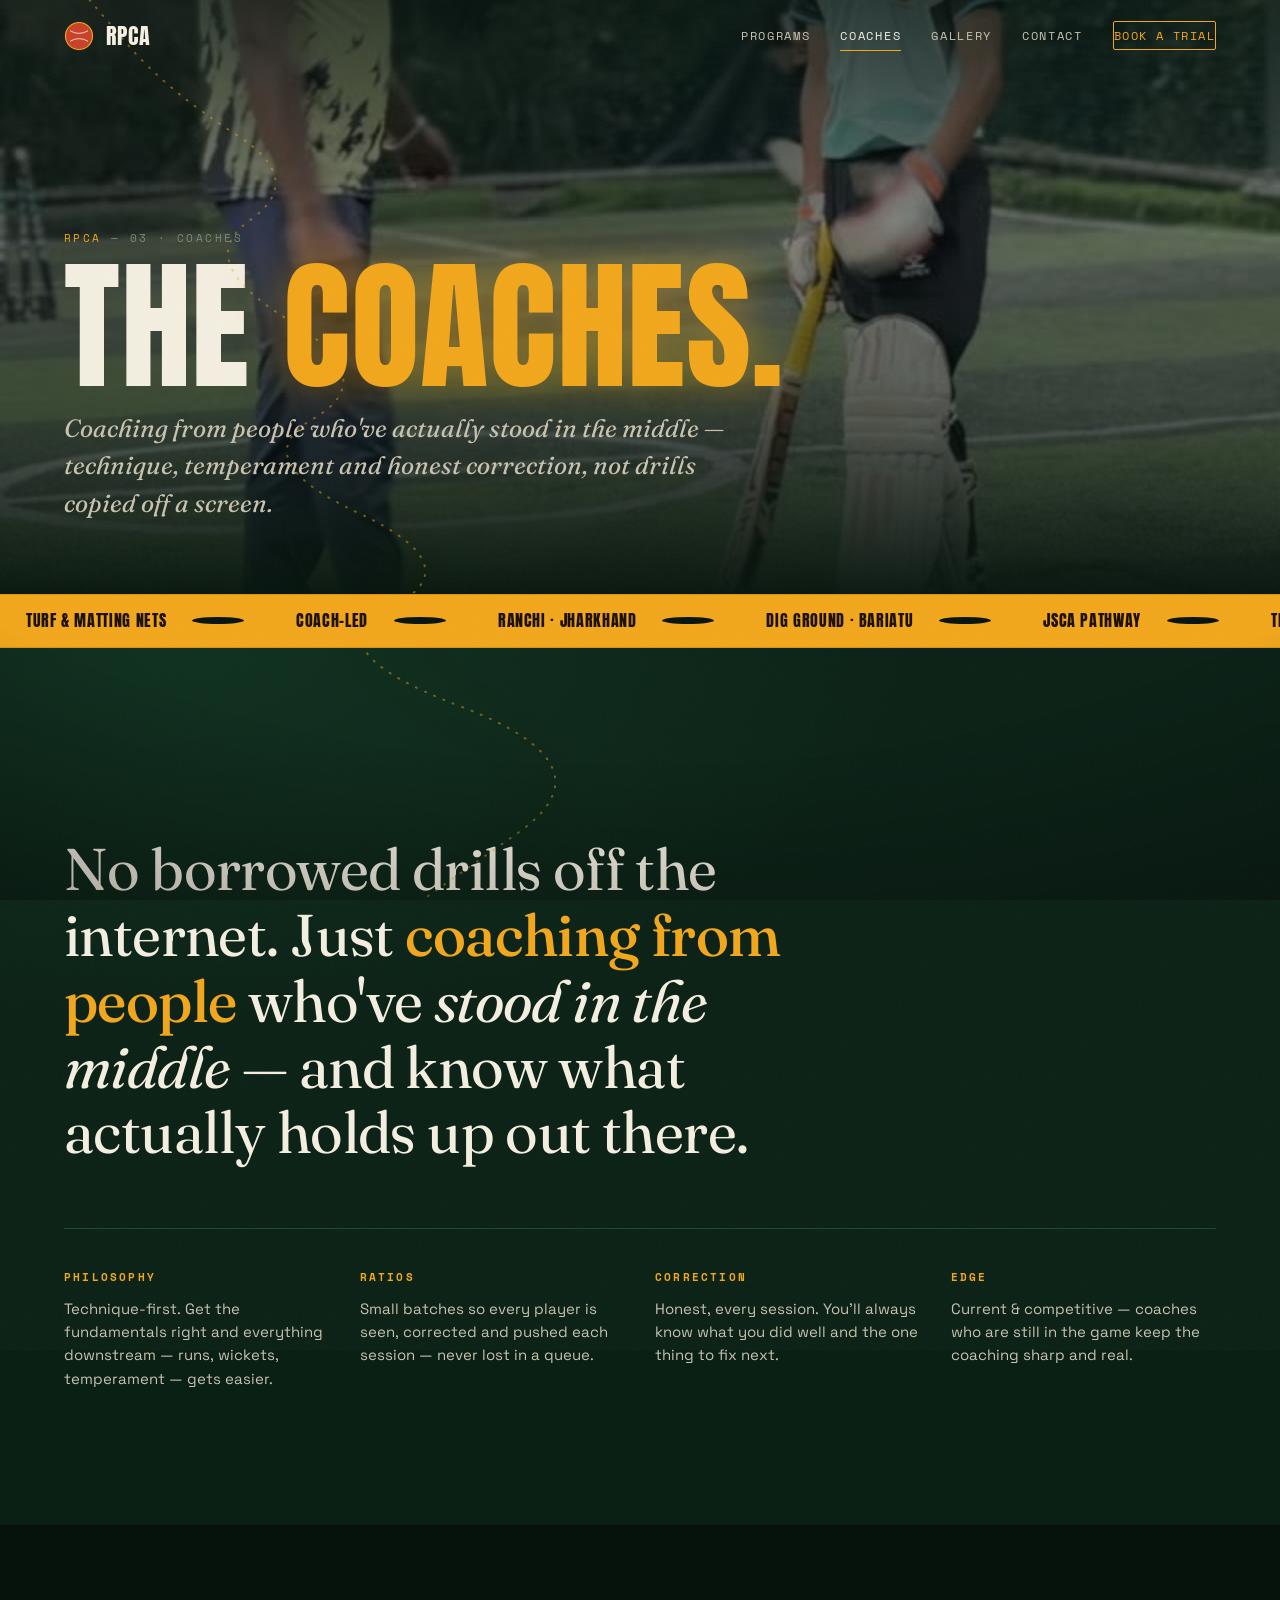
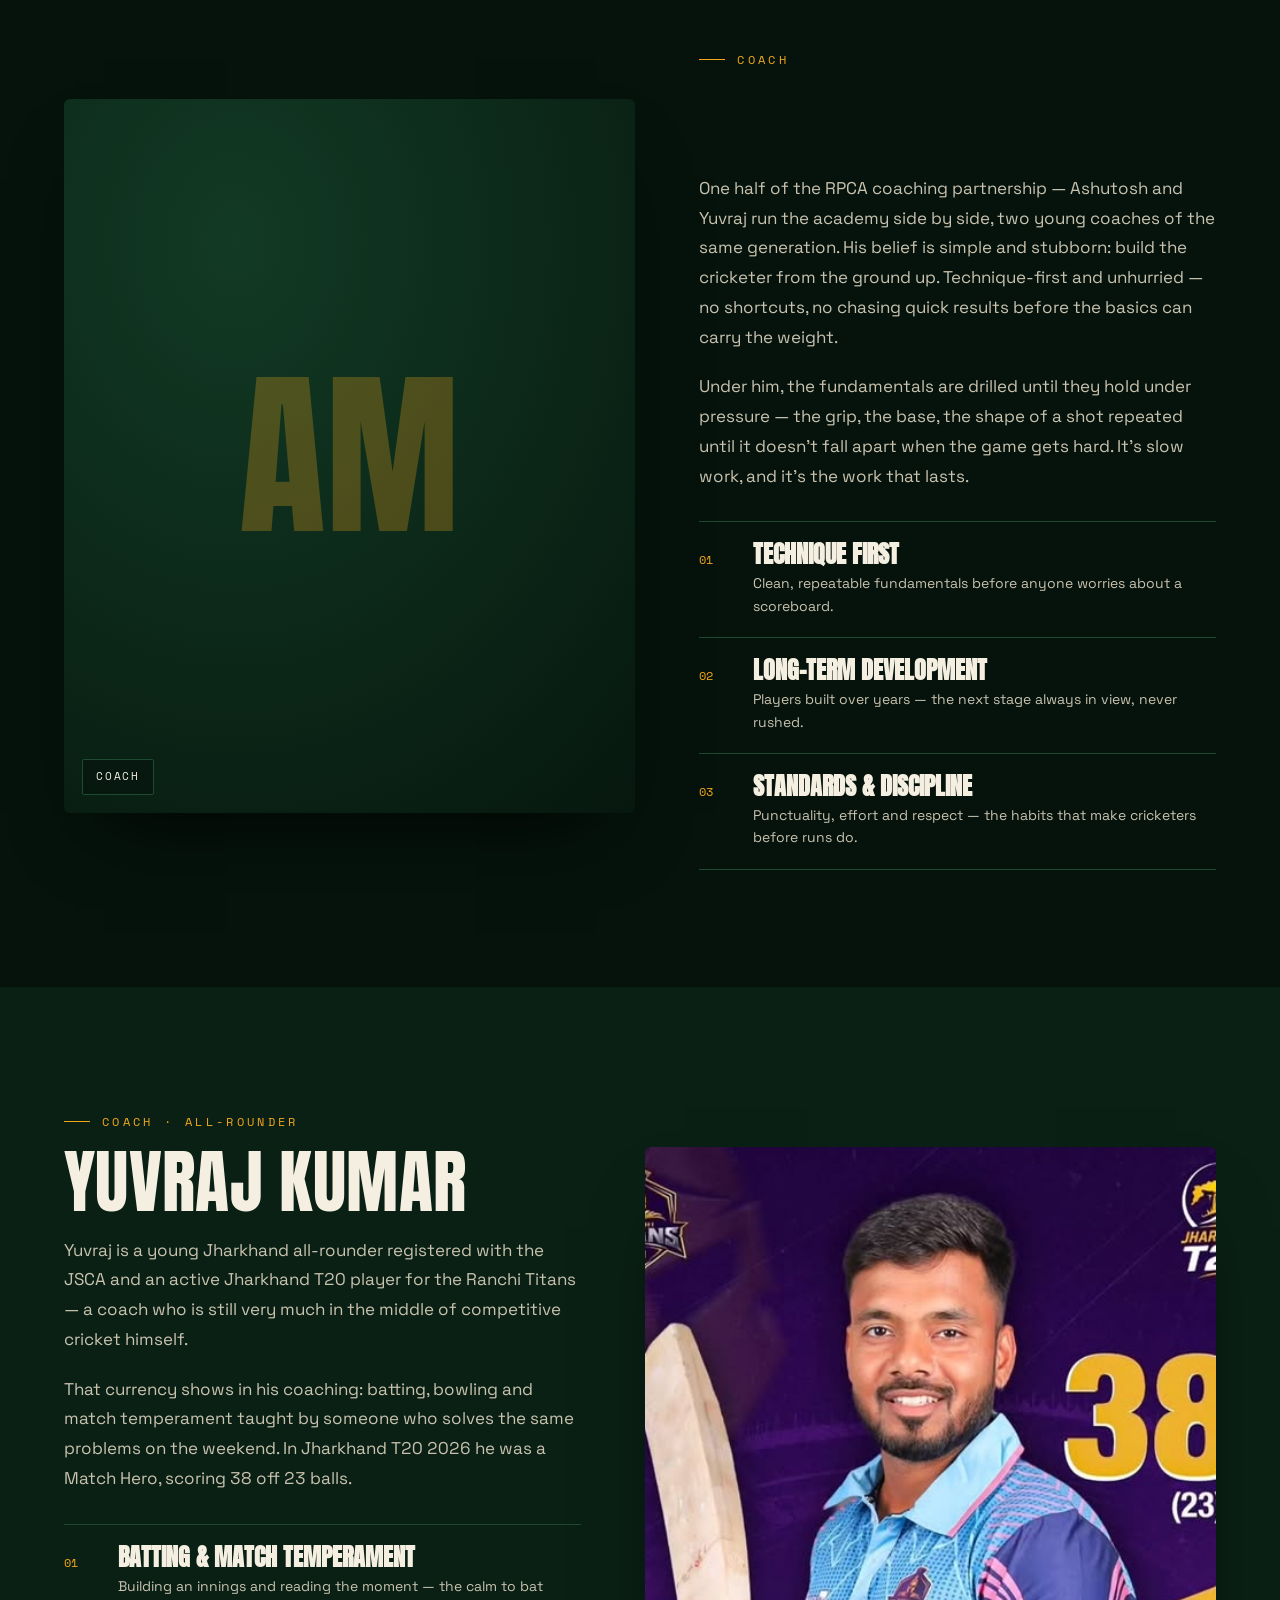
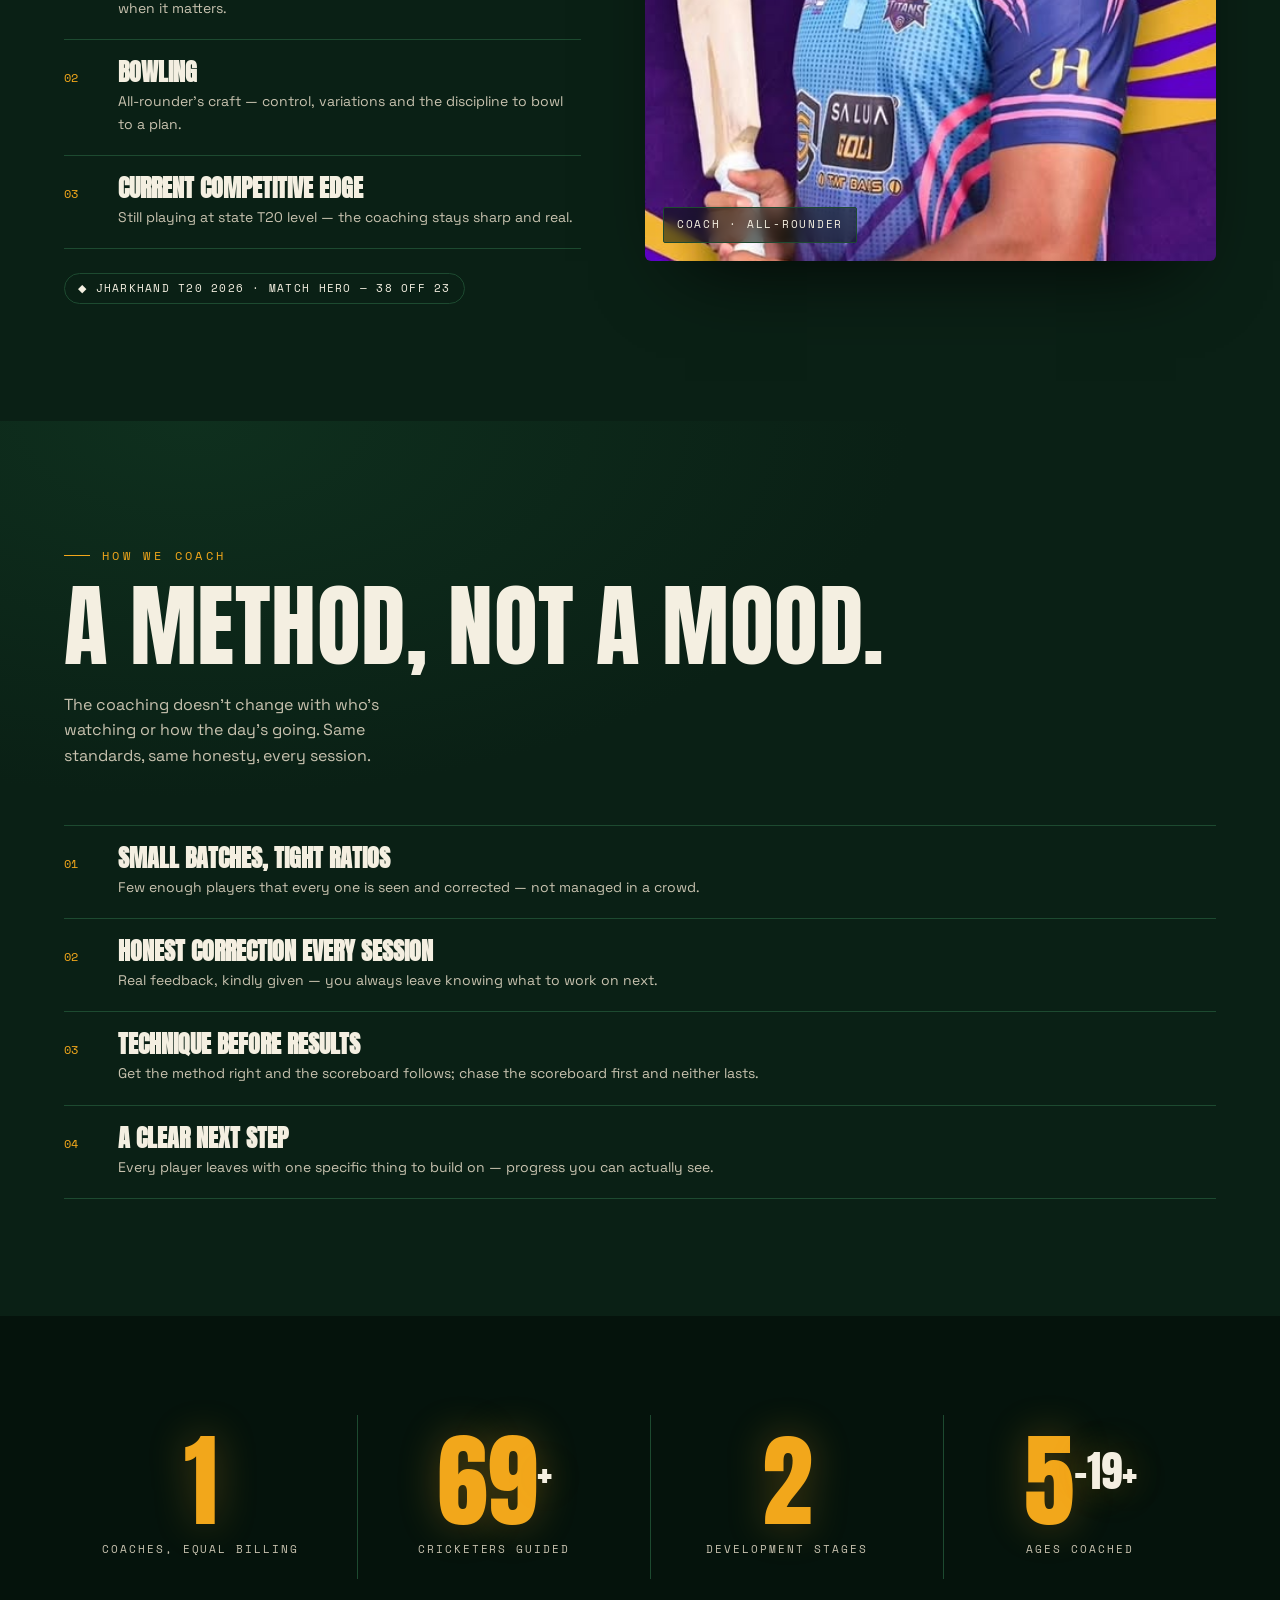
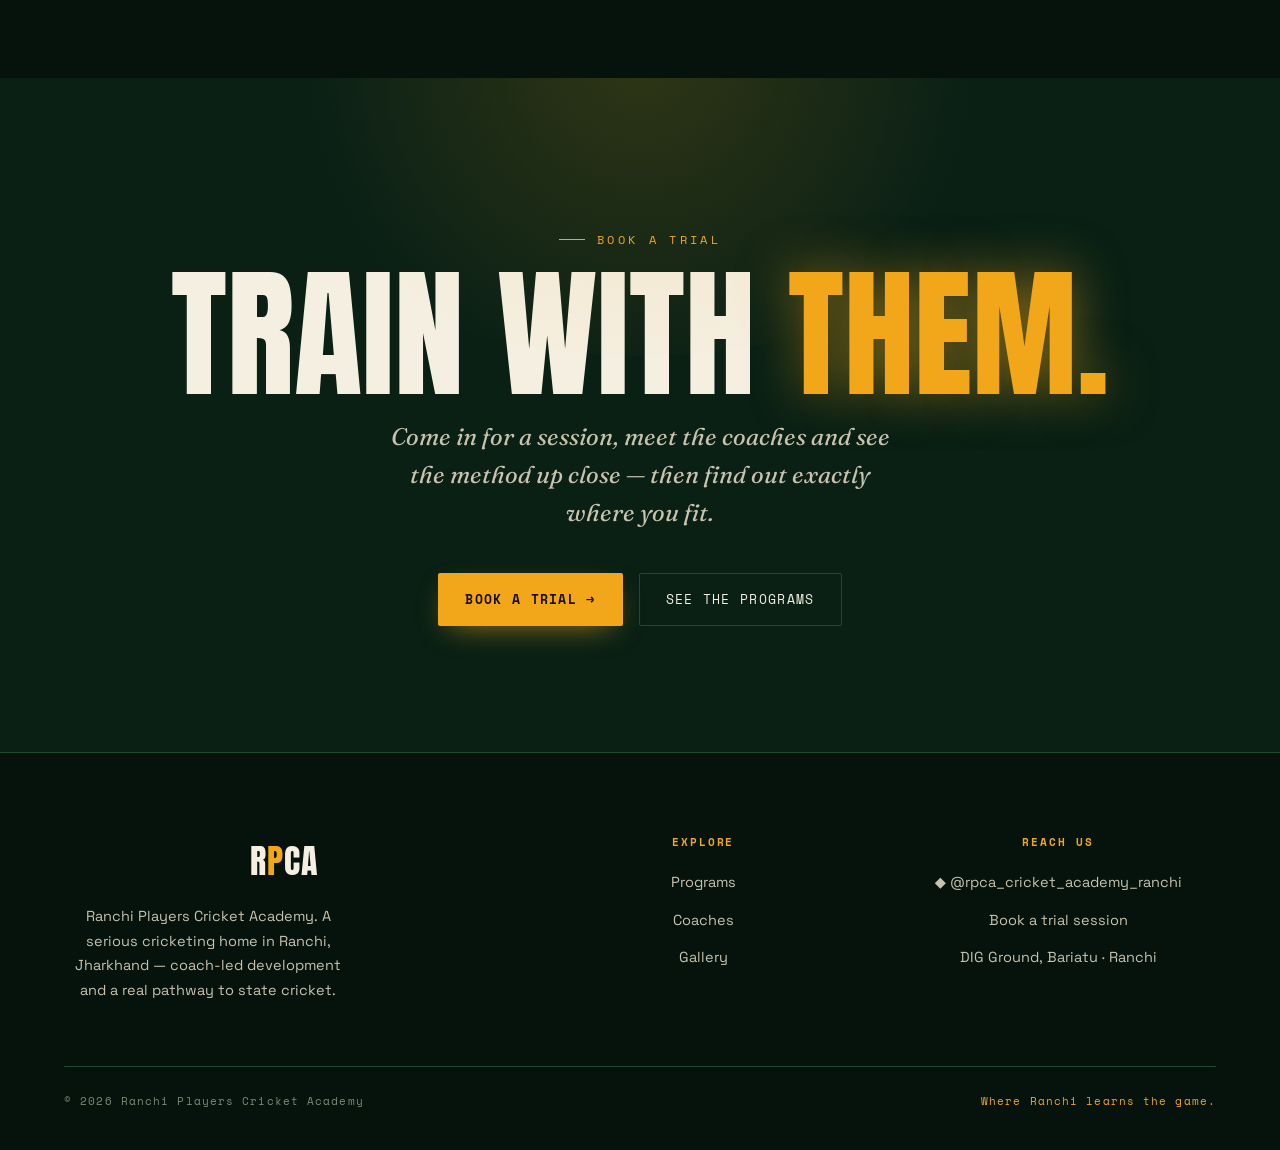
==== coaches.html @ 90d1aa41 "RPCA Cricket Academy static site Co-Authored-By: Claude Opus 4.8 (1M context) <noreply@anthropic.com" ====
<!doctype html>
<html lang="en">
<head>
<meta charset="utf-8">
<meta name="viewport" content="width=device-width, initial-scale=1">
<title>Coaches — RPCA · Ranchi Players Cricket Academy</title>
<meta name="description" content="The RPCA coaches — Ashutosh Mishra and Jharkhand all-rounder Yuvraj Kumar. Two young coaches, equal partners: technique-first coaching in small batches from people who've actually stood in the middle in Ranchi, Jharkhand.">
<link rel="icon" href="data:image/svg+xml,%3Csvg xmlns='http://www.w3.org/2000/svg' viewBox='0 0 100 100'%3E%3Ctext y='.9em' font-size='90'%3E%F0%9F%8F%8F%3C/text%3E%3C/svg%3E">
<link rel="preconnect" href="https://fonts.googleapis.com">
<link rel="preconnect" href="https://fonts.gstatic.com" crossorigin>
<link href="https://fonts.googleapis.com/css2?family=Anton&family=Fraunces:ital,opsz,wght@0,9..144,400;0,9..144,500;1,9..144,400;1,9..144,500&family=Space+Grotesk:wght@400;500;600;700&family=Space+Mono:wght@400;700&display=swap" rel="stylesheet">
<link rel="stylesheet" href="assets/site.css">
</head>
<body>
<div class="grain"></div>
<div class="vignette"></div>
<div class="cursor" id="cursor"></div>

<div class="spine" aria-hidden="true">
  <svg id="spineSvg" preserveAspectRatio="none" viewBox="0 0 100 100">
    <path class="arc-glow" id="arcGlow" vector-effect="non-scaling-stroke"></path>
    <path class="arc" id="arcPath" vector-effect="non-scaling-stroke"></path>
  </svg>
  <div class="spine-ball" id="spineBall"></div>
</div>

<header id="hdr">
  <a class="brand" href="index.html" aria-label="RPCA home">
    <svg class="mark" viewBox="0 0 40 40" fill="none">
      <circle cx="20" cy="20" r="18" fill="#c9432a" stroke="#f2a71b" stroke-width="1.5"/>
      <path d="M8 13 Q20 20 32 13 M8 27 Q20 20 32 27" stroke="#f4efe1" stroke-width="1.3" fill="none" opacity=".85"/>
    </svg>
    RPCA
  </a>
  <nav class="nav-links" id="nav">
    <a href="programs.html">Programs</a>
    <a href="coaches.html" aria-current="page">Coaches</a>
    <a href="gallery.html">Gallery</a>
    <a href="contact.html">Contact</a>
    <a class="nav-cta" href="contact.html">Book a Trial</a>
  </nav>
  <button class="burger" id="burger" aria-label="Menu"><span></span><span></span><span></span></button>
</header>

<main id="top">

<!-- ═══ SUB-HERO ═══ -->
<section class="subhero">
  <div class="bg"><img src="uploads/nets-training.jpg" alt="An RPCA coach correcting a young batter in the nets"></div>
  <div class="subhero-inner">
    <div class="crumb"><a href="index.html">RPCA</a> — 03 · Coaches</div>
    <h1>The <em>Coaches.</em></h1>
    <p class="sub">Coaching from people who've actually stood in the middle — technique, temperament and honest correction, not drills copied off a screen.</p>
  </div>
</section>

<div class="ticker" aria-hidden="true"><div class="row" id="tickRow"></div></div>

<!-- ═══ INTRO ═══ -->
<section class="manifesto">
  <div class="wrap">
    <div class="eyebrow rise">Taught by players</div>
    <p class="lead rise" data-d="1" style="margin-top:26px">
      No borrowed drills off the internet. Just <b>coaching from people</b> who've <em>stood in the middle</em> — and know what actually holds up out there.
    </p>
    <div class="meta">
      <div class="rise" data-d="1"><h4>Philosophy</h4><p>Technique-first. Get the fundamentals right and everything downstream — runs, wickets, temperament — gets easier.</p></div>
      <div class="rise" data-d="2"><h4>Ratios</h4><p>Small batches so every player is seen, corrected and pushed each session — never lost in a queue.</p></div>
      <div class="rise" data-d="3"><h4>Correction</h4><p>Honest, every session. You'll always know what you did well and the one thing to fix next.</p></div>
      <div class="rise" data-d="4"><h4>Edge</h4><p>Current &amp; competitive — coaches who are still in the game keep the coaching sharp and real.</p></div>
    </div>
  </div>
</section>

<!-- ═══ COACH 01 — ASHUTOSH MISHRA ═══ -->
<section class="section band-night">
  <div class="wrap">
    <div class="split">
      <div class="feat rise" style="display:flex;align-items:center;justify-content:center;background:radial-gradient(120% 120% at 30% 20%,var(--moss),var(--night))"><span style="font-family:var(--disp);font-size:clamp(90px,14vw,180px);color:rgba(242,167,27,.28)">AM</span><span class="tag">Coach</span></div>
      <div>
        <div class="eyebrow rise">Coach</div>
        <h2 class="big rise" data-d="1" style="margin-top:18px;font-size:clamp(38px,5.5vw,72px)">Ashutosh Mishra</h2>
        <div class="prose rise" data-d="2" style="margin-top:22px">
          <p>One half of the RPCA coaching partnership — Ashutosh and Yuvraj run the academy side by side, two young coaches of the same generation. His belief is simple and stubborn: build the cricketer from the ground up. Technique-first and unhurried — no shortcuts, no chasing quick results before the basics can carry the weight.</p>
          <p>Under him, the fundamentals are drilled until they hold under pressure — the grip, the base, the shape of a shot repeated until it doesn't fall apart when the game gets hard. It's slow work, and it's the work that lasts.</p>
        </div>
        <ul class="fac-list rise" data-d="3" style="margin-top:30px">
          <li><span class="fn">01</span><div><h4>Technique First</h4><p>Clean, repeatable fundamentals before anyone worries about a scoreboard.</p></div></li>
          <li><span class="fn">02</span><div><h4>Long-Term Development</h4><p>Players built over years — the next stage always in view, never rushed.</p></div></li>
          <li><span class="fn">03</span><div><h4>Standards &amp; Discipline</h4><p>Punctuality, effort and respect — the habits that make cricketers before runs do.</p></div></li>
        </ul>
      </div>
    </div>
  </div>
</section>

<!-- ═══ COACH 02 — YUVRAJ KUMAR ═══ -->
<section class="section band-pitch">
  <div class="wrap">
    <div class="split rev">
      <div class="feat rise"><img src="uploads/yuvraj-kumar.jpg" alt="Coach Yuvraj Kumar, Jharkhand all-rounder"><span class="tag">Coach · All-Rounder</span></div>
      <div>
        <div class="eyebrow rise">Coach · All-Rounder</div>
        <h2 class="big rise" data-d="1" style="margin-top:18px;font-size:clamp(38px,5.5vw,72px)">Yuvraj Kumar</h2>
        <div class="prose rise" data-d="2" style="margin-top:22px">
          <p>Yuvraj is a young Jharkhand all-rounder registered with the JSCA and an active Jharkhand T20 player for the Ranchi Titans — a coach who is still very much in the middle of competitive cricket himself.</p>
          <p>That currency shows in his coaching: batting, bowling and match temperament taught by someone who solves the same problems on the weekend. In Jharkhand T20 2026 he was a Match Hero, scoring 38 off 23 balls.</p>
        </div>
        <ul class="fac-list rise" data-d="3" style="margin-top:30px">
          <li><span class="fn">01</span><div><h4>Batting &amp; Match Temperament</h4><p>Building an innings and reading the moment — the calm to bat when it matters.</p></div></li>
          <li><span class="fn">02</span><div><h4>Bowling</h4><p>All-rounder's craft — control, variations and the discipline to bowl to a plan.</p></div></li>
          <li><span class="fn">03</span><div><h4>Current Competitive Edge</h4><p>Still playing at state T20 level — the coaching stays sharp and real.</p></div></li>
        </ul>
        <div class="badge rise" data-d="4" style="margin-top:24px;display:inline-block;font-family:var(--mono);font-size:10.5px;letter-spacing:.12em;text-transform:uppercase;color:var(--cream);border:1px solid var(--line);border-radius:20px;padding:6px 13px">◆ Jharkhand T20 2026 · Match Hero — 38 off 23</div>
      </div>
    </div>
  </div>
</section>

<!-- ═══ PHILOSOPHY ═══ -->
<section class="section band-pitch-glow">
  <div class="wrap">
    <div class="sec-head">
      <div>
        <div class="eyebrow rise">How we coach</div>
        <h2 class="big rise" data-d="1" style="margin-top:20px">A method, not a mood.</h2>
      </div>
      <p class="note rise" data-d="2">The coaching doesn't change with who's watching or how the day's going. Same standards, same honesty, every session.</p>
    </div>
    <ul class="fac-list rise" data-d="1">
      <li><span class="fn">01</span><div><h4>Small Batches, Tight Ratios</h4><p>Few enough players that every one is seen and corrected — not managed in a crowd.</p></div></li>
      <li><span class="fn">02</span><div><h4>Honest Correction Every Session</h4><p>Real feedback, kindly given — you always leave knowing what to work on next.</p></div></li>
      <li><span class="fn">03</span><div><h4>Technique Before Results</h4><p>Get the method right and the scoreboard follows; chase the scoreboard first and neither lasts.</p></div></li>
      <li><span class="fn">04</span><div><h4>A Clear Next Step</h4><p>Every player leaves with one specific thing to build on — progress you can actually see.</p></div></li>
    </ul>
  </div>
</section>

<!-- ═══ STATS ═══ -->
<section class="stats">
  <div class="wrap">
    <div class="grid4">
      <div class="stat rise" data-d="1"><div class="num" data-count="2">0</div><div class="lab">Coaches, Equal Billing</div></div>
      <div class="stat rise" data-d="2"><div class="num" data-count="100" data-suffix="+">0</div><div class="lab">Cricketers Guided</div></div>
      <div class="stat rise" data-d="3"><div class="num" data-count="3">0</div><div class="lab">Development Stages</div></div>
      <div class="stat rise" data-d="4"><div class="num" data-count="7" data-suffix="–19+">0</div><div class="lab">Ages Coached</div></div>
    </div>
  </div>
</section>

<!-- ═══ CTA ═══ -->
<section class="cta">
  <div class="wrap">
    <div class="eyebrow rise">Book a Trial</div>
    <h2 class="rise" data-d="1">Train with <em>them.</em></h2>
    <p class="sub rise" data-d="2">Come in for a session, meet the coaches and see the method up close — then find out exactly where you fit.</p>
    <div class="actions rise" data-d="3">
      <a class="btn btn-amber" href="contact.html">Book a Trial →</a>
      <a class="btn btn-ghost" href="programs.html">See the programs</a>
    </div>
  </div>
  <footer>
    <div class="wrap">
      <div class="foot-grid">
        <div class="foot-col">
          <div class="foot-brand">R<span>P</span>CA</div>
          <p>Ranchi Players Cricket Academy. A serious cricketing home in Ranchi, Jharkhand — coach-led development and a real pathway to state cricket.</p>
        </div>
        <div class="foot-col">
          <h5>Explore</h5>
          <ul>
            <li><a href="programs.html">Programs</a></li>
            <li><a href="coaches.html">Coaches</a></li>
            <li><a href="gallery.html">Gallery</a></li>
          </ul>
        </div>
        <div class="foot-col">
          <h5>Reach Us</h5>
          <ul>
            <li><a href="https://www.instagram.com/rpca_cricket_academy_ranchi/" target="_blank" rel="noopener">◆ @rpca_cricket_academy_ranchi</a></li>
            <li><a href="contact.html">Book a trial session</a></li>
            <li><a href="contact.html">DIG Ground, Bariatu · Ranchi</a></li>
          </ul>
        </div>
      </div>
      <div class="foot-bottom">
        <span>© <span id="yr"></span> Ranchi Players Cricket Academy</span>
        <span class="ig">Where Ranchi learns the game.</span>
      </div>
    </div>
  </footer>
</section>

</main>
<script src="assets/site.js"></script>
</body>
</html>
---- assets/site.css ----
/* ═══════════════════ RPCA · THE FLOODLIT INNINGS — shared design system ═══════════════════ */
:root{
  --night:#05130c;        /* deepest field-at-night */
  --pitch:#0a2015;        /* section base green */
  --moss:#123a24;         /* raised green */
  --line:#1d4a30;         /* hairlines */
  --cream:#f4efe1;        /* primary light */
  --bone:#c8c2af;         /* muted light */
  --dim:#7c8a76;          /* tertiary */
  --amber:#f2a71b;        /* floodlight / primary accent */
  --amber-hi:#ffc247;     /* glow highlight */
  --leather:#c9432a;      /* the ball / seam — used sparingly */
  --disp:'Anton',system-ui,sans-serif;
  --serif:'Fraunces',Georgia,serif;
  --sans:'Space Grotesk',system-ui,sans-serif;
  --mono:'Space Mono',ui-monospace,monospace;
  --ease:cubic-bezier(.16,1,.3,1);
  --gutter:clamp(20px,5vw,90px);
}
*{margin:0;padding:0;box-sizing:border-box}
html{scroll-behavior:smooth;-webkit-text-size-adjust:100%}
@media (prefers-reduced-motion:reduce){html{scroll-behavior:auto}}
body{
  background:var(--night);color:var(--cream);
  font-family:var(--sans);font-weight:400;line-height:1.6;
  overflow-x:hidden;font-variant-numeric:tabular-nums;
  -webkit-font-smoothing:antialiased;
}
::selection{background:var(--amber);color:#1a0e00}
a{color:inherit;text-decoration:none}
img{display:block;max-width:100%}
::-webkit-scrollbar{width:10px;height:10px}
::-webkit-scrollbar-track{background:#04100a}
::-webkit-scrollbar-thumb{background:var(--moss);border:2px solid #04100a;border-radius:6px}
::-webkit-scrollbar-thumb:hover{background:var(--amber)}
:focus-visible{outline:2px solid var(--amber);outline-offset:3px}

/* ——— atmosphere ——— */
.grain{position:fixed;inset:-50%;width:200%;height:200%;pointer-events:none;z-index:90;opacity:.045;
  background-image:url("data:image/svg+xml,%3Csvg xmlns='http://www.w3.org/2000/svg' width='240' height='240'%3E%3Cfilter id='n'%3E%3CfeTurbulence type='fractalNoise' baseFrequency='0.85' numOctaves='2' stitchTiles='stitch'/%3E%3C/filter%3E%3Crect width='240' height='240' filter='url(%23n)'/%3E%3C/svg%3E")}
@media (prefers-reduced-motion:no-preference){.grain{animation:grain 1.1s steps(3) infinite}}
@keyframes grain{0%{transform:translate(0,0)}33%{transform:translate(-2%,1%)}66%{transform:translate(1%,-2%)}100%{transform:translate(2%,1%)}}
.vignette{position:fixed;inset:0;pointer-events:none;z-index:88;
  background:radial-gradient(130% 100% at 50% 30%,transparent 55%,rgba(0,0,0,.55) 100%)}

/* custom cursor (desktop, fine pointer only) */
.cursor{position:fixed;top:0;left:0;width:26px;height:26px;border:1.5px solid var(--amber);border-radius:50%;
  transform:translate(-50%,-50%);pointer-events:none;z-index:120;mix-blend-mode:difference;
  transition:width .3s var(--ease),height .3s var(--ease),background .3s,border-color .3s;opacity:0}
.cursor.hot{width:52px;height:52px;background:rgba(242,167,27,.14);border-color:var(--amber-hi)}
@media (hover:none),(pointer:coarse){.cursor{display:none}}

/* ═══ the delivery-arc spine (fixed, ball flies down on scroll) ═══ */
.spine{position:fixed;inset:0;z-index:6;pointer-events:none}
.spine svg{position:absolute;top:0;left:0;width:100%;height:100%;overflow:visible}
.arc{fill:none;stroke:var(--amber);stroke-width:2;stroke-linecap:round;
  stroke-dasharray:1 9;opacity:.45;filter:drop-shadow(0 0 4px rgba(242,167,27,.6))}
.arc-glow{fill:none;stroke:var(--amber-hi);stroke-width:5;opacity:.1;filter:blur(4px)}
.spine-ball{position:absolute;top:0;left:0;width:16px;height:16px;border-radius:50%;
  transform:translate(-50%,-50%);opacity:0;transition:opacity .5s;
  background:radial-gradient(circle at 34% 30%,#e86a4e,var(--leather) 62%,#7c1e10);
  box-shadow:0 0 12px 2px rgba(242,167,27,.85),0 0 26px 6px rgba(242,167,27,.35),inset 0 0 4px rgba(0,0,0,.4)}
.spine-ball::before{content:"";position:absolute;inset:2px;border-radius:50%;
  border-top:1px solid rgba(244,239,225,.85);border-bottom:1px solid rgba(244,239,225,.85)}
.spine-ball.on{opacity:1}
@media (max-width:820px){.arc,.arc-glow{opacity:.45}.arc{filter:none}}

/* ═══ nav ═══ */
header{position:fixed;top:0;left:0;right:0;z-index:100;
  display:flex;align-items:center;justify-content:space-between;
  padding:18px var(--gutter);transition:background .4s,padding .4s,border-color .4s;
  border-bottom:1px solid transparent}
header.stuck{background:rgba(5,19,12,.82);backdrop-filter:blur(14px) saturate(1.2);
  border-bottom-color:var(--line);padding-top:12px;padding-bottom:12px}
.brand{display:flex;align-items:center;gap:12px;font-family:var(--disp);letter-spacing:.04em;
  font-size:22px;color:var(--cream)}
.brand .mark{width:30px;height:30px;position:relative;flex:none}
.nav-links{display:flex;gap:30px;align-items:center;font-family:var(--mono);font-size:12px;
  letter-spacing:.14em;text-transform:uppercase;color:var(--bone)}
.nav-links a{position:relative;padding:4px 0;transition:color .3s}
.nav-links a::after{content:"";position:absolute;left:0;bottom:-2px;width:0;height:1px;background:var(--amber);transition:width .35s var(--ease)}
.nav-links a:hover{color:var(--cream)}.nav-links a:hover::after{width:100%}
.nav-links a[aria-current="page"]{color:var(--cream)}
.nav-links a[aria-current="page"]::after{width:100%}
.nav-cta{font-family:var(--mono);font-size:12px;letter-spacing:.12em;text-transform:uppercase;
  padding:10px 18px;border:1px solid var(--amber);color:var(--amber);border-radius:2px;
  transition:background .3s,color .3s,box-shadow .3s;white-space:nowrap}
.nav-cta:hover{background:var(--amber);color:#1a0e00;box-shadow:0 0 26px -6px var(--amber)}
.nav-cta::after{display:none}
.burger{display:none;flex-direction:column;gap:5px;background:none;border:0;cursor:pointer;padding:6px}
.burger span{width:24px;height:2px;background:var(--cream);transition:.3s}
@media (max-width:920px){
  .nav-links{position:fixed;inset:0 0 0 auto;width:min(78vw,320px);flex-direction:column;
    justify-content:center;gap:28px;background:rgba(6,22,14,.97);backdrop-filter:blur(12px);
    transform:translateX(100%);transition:transform .5s var(--ease);font-size:15px;z-index:105;border-left:1px solid var(--line)}
  body.menu-open .nav-links{transform:translateX(0)}
  .nav-links .nav-cta{border-color:var(--amber);color:var(--amber)}
  .burger{display:flex;z-index:110}
  body.menu-open .burger span:nth-child(1){transform:translateY(7px) rotate(45deg)}
  body.menu-open .burger span:nth-child(2){opacity:0}
  body.menu-open .burger span:nth-child(3){transform:translateY(-7px) rotate(-45deg)}
}

/* ═══ shared primitives ═══ */
section{position:relative;z-index:3}
.wrap{max-width:1320px;margin:0 auto;padding-left:var(--gutter);padding-right:var(--gutter)}
.section{padding:clamp(84px,13vh,168px) 0}
.band-night{background:var(--night)}
.band-pitch{background:var(--pitch)}
.band-pitch-glow{background:var(--pitch);background-image:radial-gradient(80% 60% at 15% 0%,rgba(18,58,36,.6),transparent 70%)}
.eyebrow{font-family:var(--mono);font-size:12px;letter-spacing:.28em;text-transform:uppercase;
  color:var(--amber);display:inline-flex;align-items:center;gap:12px}
.eyebrow::before{content:"";width:26px;height:1px;background:var(--amber);display:inline-block}
.kicker{font-family:var(--mono);font-size:11px;letter-spacing:.3em;text-transform:uppercase;color:var(--dim)}
h2.big{font-family:var(--disp);font-weight:400;line-height:.92;letter-spacing:.005em;
  font-size:clamp(42px,7vw,104px);text-wrap:balance;text-transform:uppercase}
.serif-i{font-family:var(--serif);font-style:italic;font-weight:400}
.lede{font-family:var(--serif);font-weight:400;font-size:clamp(24px,4vw,52px);line-height:1.16;
  letter-spacing:-.01em;text-wrap:balance;max-width:22ch}
.lede b{font-weight:500;color:var(--amber);font-style:normal}.lede em{color:var(--cream)}
.prose p{color:var(--bone);font-size:clamp(15px,1.4vw,17px);line-height:1.75;max-width:60ch;margin-bottom:20px}
.prose p:last-child{margin-bottom:0}
.prose strong{color:var(--cream);font-weight:600}

/* reveal */
.rise{opacity:0;transform:translateY(38px);transition:opacity 1s var(--ease),transform 1s var(--ease)}
.rise.in{opacity:1;transform:none}
[data-d="1"]{transition-delay:.08s}[data-d="2"]{transition-delay:.16s}
[data-d="3"]{transition-delay:.24s}[data-d="4"]{transition-delay:.32s}[data-d="5"]{transition-delay:.4s}[data-d="6"]{transition-delay:.48s}
@media (prefers-reduced-motion:reduce){.rise{opacity:1;transform:none;transition:none}}

/* section header (eyebrow + big title + optional note) */
.sec-head{display:flex;flex-wrap:wrap;justify-content:space-between;align-items:flex-end;gap:24px;margin-bottom:56px}
.sec-head p.note{color:var(--bone);max-width:34ch;font-size:16px}

/* ═══ HOME HERO (canvas) ═══ */
.hero{height:100svh;min-height:640px;position:relative;overflow:hidden;
  display:flex;flex-direction:column;justify-content:flex-end}
#field{position:absolute;inset:0;width:100%;height:100%;z-index:0;display:block}
.hero-grad{position:absolute;inset:0;z-index:1;pointer-events:none;
  background:linear-gradient(180deg,rgba(5,19,12,.72) 0%,rgba(5,19,12,.12) 32%,rgba(5,19,12,.35) 62%,rgba(5,19,12,.96) 100%)}
.hero-inner{position:relative;z-index:3;padding:0 var(--gutter) clamp(40px,7vh,84px)}
.hero-eyebrow{margin-bottom:26px;opacity:0;animation:fadeUp 1s var(--ease) .3s forwards}
.hero h1{font-family:var(--disp);font-weight:400;text-transform:uppercase;
  font-size:clamp(58px,13.5vw,208px);line-height:.86;letter-spacing:.004em;
  text-wrap:balance;max-width:16ch}
.hero h1 .l{display:block;overflow:hidden}
.hero h1 .l span{display:block;transform:translateY(105%);animation:lineUp 1.1s var(--ease) forwards}
.hero h1 .l:nth-child(1) span{animation-delay:.45s}
.hero h1 .l:nth-child(2) span{animation-delay:.58s}
.hero h1 .l:nth-child(3) span{animation-delay:.71s}
.hero h1 em{font-style:normal;color:var(--amber);text-shadow:0 0 42px rgba(242,167,27,.45)}
.hero-foot{display:flex;flex-wrap:wrap;align-items:flex-end;justify-content:space-between;
  gap:28px;margin-top:34px;opacity:0;animation:fadeUp 1s var(--ease) 1s forwards}
.hero-sub{font-family:var(--serif);font-style:italic;font-size:clamp(17px,2.1vw,23px);
  line-height:1.5;color:var(--bone);max-width:30ch}
.hero-actions{display:flex;gap:14px;flex-wrap:wrap}
@keyframes fadeUp{to{opacity:1;transform:none}}
@keyframes lineUp{to{transform:none}}
.scroll-cue{position:absolute;right:var(--gutter);bottom:clamp(40px,7vh,84px);z-index:3;
  font-family:var(--mono);font-size:10px;letter-spacing:.24em;text-transform:uppercase;color:var(--dim);
  display:flex;flex-direction:column;align-items:center;gap:10px;writing-mode:vertical-rl}
.scroll-cue .bar{width:1px;height:46px;background:linear-gradient(var(--amber),transparent);
  animation:cueSlide 2s var(--ease) infinite}
@keyframes cueSlide{0%{transform:scaleY(0);transform-origin:top}45%{transform:scaleY(1);transform-origin:top}
  55%{transform:scaleY(1);transform-origin:bottom}100%{transform:scaleY(0);transform-origin:bottom}}
@media (max-width:820px){.scroll-cue{display:none}}

/* ═══ SUB-PAGE HERO (photo) ═══ */
.subhero{position:relative;min-height:clamp(440px,66vh,700px);overflow:hidden;
  display:flex;flex-direction:column;justify-content:flex-end;padding:0 var(--gutter) clamp(46px,8vh,86px)}
.subhero .bg{position:absolute;inset:0;z-index:0}
.subhero .bg img{width:100%;height:100%;object-fit:cover;filter:saturate(.82) brightness(.7)}
.subhero .bg::after{content:"";position:absolute;inset:0;
  background:linear-gradient(180deg,rgba(5,19,12,.72) 0%,rgba(5,19,12,.28) 38%,rgba(5,19,12,.55) 72%,rgba(5,19,12,.97) 100%)}
.subhero-inner{position:relative;z-index:2;max-width:1320px;margin:0 auto;width:100%}
.subhero .crumb{font-family:var(--mono);font-size:11px;letter-spacing:.22em;text-transform:uppercase;color:var(--dim);margin-bottom:20px}
.subhero .crumb a{color:var(--amber)}
.subhero h1{font-family:var(--disp);font-weight:400;text-transform:uppercase;
  font-size:clamp(52px,11vw,168px);line-height:.84;letter-spacing:.004em;text-wrap:balance;
  opacity:0;animation:fadeUp 1s var(--ease) .2s forwards}
.subhero h1 em{font-style:normal;color:var(--amber);text-shadow:0 0 44px rgba(242,167,27,.5)}
.subhero .sub{font-family:var(--serif);font-style:italic;font-size:clamp(17px,2.1vw,25px);
  line-height:1.5;color:var(--bone);max-width:42ch;margin-top:24px;
  opacity:0;animation:fadeUp 1s var(--ease) .5s forwards}

/* buttons */
.btn{font-family:var(--mono);font-size:13px;letter-spacing:.1em;text-transform:uppercase;
  padding:15px 26px;border-radius:2px;transition:all .35s var(--ease);cursor:pointer;border:1px solid transparent;white-space:nowrap;display:inline-block}
.btn-amber{background:var(--amber);color:#1a0e00;font-weight:700;box-shadow:0 10px 30px -12px rgba(242,167,27,.7)}
.btn-amber:hover{background:var(--amber-hi);transform:translateY(-3px);box-shadow:0 16px 40px -12px rgba(242,167,27,.85)}
.btn-ghost{border-color:var(--line);color:var(--cream)}
.btn-ghost:hover{border-color:var(--amber);color:var(--amber)}

/* ═══ ticker ═══ */
.ticker{background:var(--amber);color:#1a0e00;overflow:hidden;white-space:nowrap;
  border-top:1px solid #d8930f;border-bottom:1px solid #d8930f;position:relative;z-index:4}
.ticker .row{display:inline-flex;align-items:center;padding:13px 0;
  font-family:var(--disp);font-size:16px;letter-spacing:.04em;text-transform:uppercase;
  animation:marq 34s linear infinite}
.ticker .row span{padding:0 26px;display:inline-flex;align-items:center;gap:26px}
.ticker .row .dot{width:7px;height:7px;border-radius:50%;background:var(--night)}
@keyframes marq{to{transform:translateX(-50%)}}
@media (prefers-reduced-motion:reduce){.ticker .row{animation:none}}

/* ═══ manifesto / lead block ═══ */
.manifesto{padding:clamp(90px,15vh,180px) 0;background:var(--pitch);
  background-image:radial-gradient(80% 60% at 15% 0%,rgba(18,58,36,.6),transparent 70%)}
.manifesto .lead{font-family:var(--serif);font-weight:400;font-size:clamp(28px,4.6vw,64px);
  line-height:1.12;letter-spacing:-.01em;text-wrap:balance;max-width:20ch}
.manifesto .lead b{font-weight:500;color:var(--amber);font-style:normal}
.manifesto .lead em{color:var(--cream)}
.meta{display:grid;grid-template-columns:repeat(auto-fit,minmax(150px,1fr));gap:30px;
  margin-top:clamp(50px,7vh,90px);border-top:1px solid var(--line);padding-top:40px}
.meta div h4{font-family:var(--mono);font-size:11px;letter-spacing:.2em;text-transform:uppercase;color:var(--amber);margin-bottom:10px}
.meta div p{color:var(--bone);font-size:15px;line-height:1.55}

/* ═══ tiers ═══ */
.tiers{display:grid;grid-template-columns:repeat(3,1fr);gap:22px}
.tier{position:relative;border:1px solid var(--line);border-radius:4px;overflow:hidden;
  background:linear-gradient(180deg,rgba(18,58,36,.28),rgba(5,19,12,.4));
  transition:transform .55s var(--ease),border-color .55s,box-shadow .55s;display:flex;flex-direction:column}
.tier:hover{transform:translateY(-8px);border-color:var(--amber);box-shadow:0 30px 60px -30px rgba(0,0,0,.8)}
.tier .ph{position:relative;aspect-ratio:4/3;overflow:hidden}
.tier .ph img{width:100%;height:100%;object-fit:cover;filter:saturate(.9) contrast(1.05);
  transform:scale(1.04);transition:transform 1.2s var(--ease)}
.tier:hover .ph img{transform:scale(1.12)}
.tier .ph::after{content:"";position:absolute;inset:0;background:linear-gradient(180deg,rgba(5,19,12,.1),rgba(5,19,12,.85))}
.tier .num{position:absolute;top:14px;left:16px;z-index:2;font-family:var(--disp);font-size:15px;
  letter-spacing:.1em;color:var(--amber);border:1px solid rgba(242,167,27,.5);padding:5px 11px;border-radius:2px;
  background:rgba(5,19,12,.5);backdrop-filter:blur(4px)}
.tier .age{position:absolute;bottom:14px;left:16px;z-index:2;font-family:var(--mono);font-size:11px;
  letter-spacing:.16em;text-transform:uppercase;color:var(--cream)}
.tier .body{padding:26px 24px 30px;flex:1;display:flex;flex-direction:column}
.tier h3{font-family:var(--disp);font-size:clamp(24px,2.4vw,32px);text-transform:uppercase;line-height:.98;margin-bottom:12px}
.tier p{color:var(--bone);font-size:14.5px;line-height:1.6;flex:1}
.tier .learn{margin-top:20px;font-family:var(--mono);font-size:11px;letter-spacing:.14em;text-transform:uppercase;
  color:var(--amber);display:inline-flex;align-items:center;gap:9px;transition:gap .3s}
.tier:hover .learn{gap:16px}

/* ═══ split feature (image + content) ═══ */
.split{display:grid;grid-template-columns:1.05fr .95fr;gap:clamp(30px,5vw,70px);align-items:center}
.split.rev{grid-template-columns:.95fr 1.05fr}
.split.rev .feat{order:2}
.feat{position:relative;border-radius:6px;overflow:hidden;aspect-ratio:4/5;box-shadow:0 40px 80px -40px rgba(0,0,0,.9)}
.feat img{width:100%;height:100%;object-fit:cover;transform:scale(1.03);transition:transform 8s linear}
.feat:hover img{transform:scale(1.12)}
.feat .tag{position:absolute;left:18px;bottom:18px;font-family:var(--mono);font-size:11px;
  letter-spacing:.16em;text-transform:uppercase;color:var(--cream);background:rgba(5,19,12,.55);
  backdrop-filter:blur(6px);padding:8px 13px;border:1px solid var(--line);border-radius:2px}

/* ═══ numbered detail list ═══ */
.fac-list{list-style:none;border-top:1px solid var(--line)}
.fac-list li{display:flex;gap:20px;align-items:baseline;padding:20px 0;border-bottom:1px solid var(--line);
  transition:padding-left .4s var(--ease),background .4s}
.fac-list li:hover{padding-left:14px;background:linear-gradient(90deg,rgba(242,167,27,.06),transparent)}
.fac-list li .fn{font-family:var(--mono);font-size:12px;color:var(--amber);flex:none;width:34px}
.fac-list li h4{font-family:var(--disp);font-size:clamp(19px,2vw,24px);text-transform:uppercase;line-height:1;margin-bottom:6px}
.fac-list li p{color:var(--bone);font-size:14px}

/* ═══ stats band ═══ */
.stats{padding:clamp(70px,11vh,130px) 0;background:var(--night);position:relative}
.grid4{display:grid;grid-template-columns:repeat(4,1fr);gap:20px}
.stat{text-align:center;padding:20px 10px;border-left:1px solid var(--line)}
.stat:first-child{border-left:0}
.stat .num{font-family:var(--disp);font-size:clamp(48px,8vw,104px);line-height:.9;color:var(--amber);
  text-shadow:0 0 40px rgba(242,167,27,.3)}
.stat .num .u{font-size:.42em;color:var(--cream);vertical-align:super}
.stat .lab{font-family:var(--mono);font-size:11px;letter-spacing:.18em;text-transform:uppercase;color:var(--bone);margin-top:14px}

/* ═══ coaches ═══ */
.coach-grid{display:grid;grid-template-columns:1fr 1fr;gap:26px}
.coach{border:1px solid var(--line);border-radius:5px;overflow:hidden;display:grid;grid-template-columns:auto 1fr;
  background:linear-gradient(180deg,rgba(18,58,36,.3),rgba(5,19,12,.35));transition:border-color .5s}
.coach:hover{border-color:var(--amber)}
.coach .pf{width:clamp(140px,20vw,210px);aspect-ratio:3/4;position:relative;overflow:hidden;background:var(--moss)}
.coach .pf img{width:100%;height:100%;object-fit:cover;filter:saturate(.92)}
.coach .pf.placeholder{display:flex;align-items:center;justify-content:center;
  background:radial-gradient(120% 120% at 30% 20%,var(--moss),var(--night))}
.coach .pf.placeholder .initials{font-family:var(--disp);font-size:56px;color:rgba(242,167,27,.32)}
.coach .info{padding:26px 24px;display:flex;flex-direction:column;justify-content:center}
.coach .role{font-family:var(--mono);font-size:11px;letter-spacing:.16em;text-transform:uppercase;color:var(--amber);margin-bottom:8px}
.coach h3{font-family:var(--disp);font-size:clamp(26px,3vw,40px);text-transform:uppercase;line-height:.94}
.coach .bio{color:var(--bone);font-size:14.5px;line-height:1.6;margin-top:14px}
.coach .badge{margin-top:16px;font-family:var(--mono);font-size:10.5px;letter-spacing:.12em;text-transform:uppercase;
  color:var(--cream);border:1px solid var(--line);border-radius:20px;padding:6px 13px;align-self:flex-start}
/* tall coach portrait card (coaches page) */
.coach.tall{grid-template-columns:1fr;max-width:none}
.coach.tall .pf{width:100%;aspect-ratio:4/3}

/* ═══ gallery reel (auto-scroll) ═══ */
.gallery{padding:clamp(80px,12vh,150px) 0 0;background:var(--night);overflow:hidden}
.reel{display:flex;gap:16px;width:max-content;padding:44px 0;animation:reel 46s linear infinite}
.reel:hover{animation-play-state:paused}
@media (prefers-reduced-motion:reduce){.reel{animation:none;flex-wrap:wrap;width:auto;justify-content:center;padding:44px var(--gutter)}}
.reel figure{position:relative;flex:none;width:clamp(220px,26vw,340px);aspect-ratio:3/4;border-radius:4px;overflow:hidden}
.reel figure img{width:100%;height:100%;object-fit:cover;filter:saturate(.9) brightness(.92);transition:filter .5s,transform .8s var(--ease)}
.reel figure:hover img{filter:saturate(1.05) brightness(1);transform:scale(1.05)}
.reel figure figcaption{position:absolute;left:12px;bottom:12px;font-family:var(--mono);font-size:10px;
  letter-spacing:.14em;text-transform:uppercase;color:var(--cream);background:rgba(5,19,12,.6);
  backdrop-filter:blur(4px);padding:5px 10px;border-radius:2px;opacity:0;transform:translateY(8px);transition:.4s var(--ease)}
.reel figure:hover figcaption{opacity:1;transform:none}
@keyframes reel{to{transform:translateX(-50%)}}

/* ═══ gallery grid (gallery page) ═══ */
.gal-grid{display:grid;grid-template-columns:repeat(3,1fr);grid-auto-rows:200px;gap:14px}
.gal-item{position:relative;overflow:hidden;border-radius:4px;grid-row:span 1}
.gal-item.tall{grid-row:span 2}
.gal-item.wide{grid-column:span 2}
.gal-item img{width:100%;height:100%;object-fit:cover;filter:saturate(.88) brightness(.9);
  transition:filter .5s var(--ease),transform 1s var(--ease)}
.gal-item:hover img{filter:saturate(1.05) brightness(1);transform:scale(1.06)}
.gal-item figcaption{position:absolute;left:14px;bottom:14px;font-family:var(--mono);font-size:10px;
  letter-spacing:.14em;text-transform:uppercase;color:var(--cream);background:rgba(5,19,12,.62);
  backdrop-filter:blur(4px);padding:6px 11px;border-radius:2px;opacity:0;transform:translateY(8px);transition:.4s var(--ease)}
.gal-item:hover figcaption{opacity:1;transform:none}
@media (max-width:820px){.gal-grid{grid-template-columns:repeat(2,1fr);grid-auto-rows:160px}.gal-item.wide{grid-column:span 2}}
@media (max-width:520px){.gal-grid{grid-template-columns:1fr;grid-auto-rows:auto}
  .gal-item,.gal-item.tall,.gal-item.wide{grid-row:auto;grid-column:auto;aspect-ratio:4/3}
  .gal-item figcaption{opacity:1;transform:none}}

/* ═══ gallery masonry (crop-free — images keep their natural aspect) ═══ */
.gal-masonry{column-count:3;column-gap:16px}
.gal-masonry figure{position:relative;break-inside:avoid;margin:0 0 16px;border-radius:4px;overflow:hidden;display:block}
.gal-masonry img{width:100%;height:auto;display:block;filter:saturate(.9) brightness(.92);transition:filter .5s var(--ease),transform 1s var(--ease)}
.gal-masonry figure:hover img{filter:saturate(1.05) brightness(1);transform:scale(1.04)}
.gal-masonry figcaption{position:absolute;left:14px;bottom:14px;font-family:var(--mono);font-size:10px;
  letter-spacing:.14em;text-transform:uppercase;color:var(--cream);background:rgba(5,19,12,.62);
  backdrop-filter:blur(4px);padding:6px 11px;border-radius:2px;opacity:0;transform:translateY(8px);transition:.4s var(--ease)}
.gal-masonry figure:hover figcaption{opacity:1;transform:none}
@media (max-width:820px){.gal-masonry{column-count:2}}
@media (max-width:520px){.gal-masonry{column-count:1}.gal-masonry figcaption{opacity:1;transform:none}}

/* ═══ contact form ═══ */
.form-grid{display:grid;grid-template-columns:1.1fr .9fr;gap:clamp(34px,5vw,72px);align-items:start}
.form{display:grid;gap:20px}
.field{display:flex;flex-direction:column;gap:8px}
.field.row2{display:grid;grid-template-columns:1fr 1fr;gap:16px}
.field label{font-family:var(--mono);font-size:11px;letter-spacing:.16em;text-transform:uppercase;color:var(--amber)}
.field input,.field textarea,.field select{font-family:var(--sans);font-size:15px;color:var(--cream);
  background:rgba(5,19,12,.5);border:1px solid var(--line);border-radius:3px;padding:14px 16px;
  transition:border-color .3s,background .3s;width:100%}
.field textarea{resize:vertical;min-height:120px}
.field input:focus,.field textarea:focus,.field select:focus{outline:none;border-color:var(--amber);background:rgba(18,58,36,.35)}
.field input::placeholder,.field textarea::placeholder{color:var(--dim)}
.form-note{font-family:var(--mono);font-size:11px;color:var(--dim);letter-spacing:.04em;margin-top:2px}
.form-ok{display:none;font-family:var(--serif);font-style:italic;font-size:20px;color:var(--amber);
  border:1px solid var(--line);border-radius:4px;padding:20px 22px;background:rgba(18,58,36,.3)}
.form-ok.show{display:block}
.contact-cards{display:grid;gap:14px}
.ccard{border:1px solid var(--line);border-radius:5px;padding:22px 24px;
  background:linear-gradient(180deg,rgba(18,58,36,.28),rgba(5,19,12,.35));transition:border-color .4s,transform .4s var(--ease)}
.ccard:hover{border-color:var(--amber);transform:translateY(-3px)}
.ccard h4{font-family:var(--mono);font-size:11px;letter-spacing:.16em;text-transform:uppercase;color:var(--amber);margin-bottom:10px}
.ccard p,.ccard a{color:var(--cream);font-size:16px;line-height:1.5;font-family:var(--serif)}
.ccard a:hover{color:var(--amber)}
.ccard .small{font-family:var(--sans);font-size:13px;color:var(--bone);margin-top:6px}

/* ═══ CTA ═══ */
.cta{padding:clamp(100px,16vh,200px) 0 0;background:var(--pitch);position:relative;overflow:hidden;text-align:center}
.cta::before{content:"";position:absolute;top:-30%;left:50%;transform:translateX(-50%);
  width:min(90vw,900px);height:600px;border-radius:50%;
  background:radial-gradient(circle,rgba(242,167,27,.16),transparent 62%);pointer-events:none}
.cta .eyebrow{justify-content:center}
.cta h2{font-family:var(--disp);font-weight:400;text-transform:uppercase;line-height:.9;
  font-size:clamp(46px,11vw,150px);margin:22px 0 20px;text-wrap:balance}
.cta h2 em{font-style:normal;color:var(--amber);text-shadow:0 0 50px rgba(242,167,27,.5)}
.cta .sub{font-family:var(--serif);font-style:italic;font-size:clamp(17px,2.2vw,24px);color:var(--bone);max-width:32ch;margin:0 auto 40px}
.cta .actions{display:flex;gap:16px;justify-content:center;flex-wrap:wrap}

/* footer */
footer{background:var(--night);border-top:1px solid var(--line);margin-top:clamp(90px,14vh,160px);
  padding:clamp(60px,9vh,110px) 0 40px}
footer.flush{margin-top:0}
.foot-grid{display:grid;grid-template-columns:1.4fr 1fr 1fr;gap:40px}
.foot-brand{font-family:var(--disp);font-size:34px;letter-spacing:.03em;margin-bottom:16px}
.foot-brand span{color:var(--amber)}
.foot-col p{color:var(--bone);font-size:14.5px;line-height:1.7;max-width:32ch}
.foot-col h5{font-family:var(--mono);font-size:11px;letter-spacing:.18em;text-transform:uppercase;color:var(--amber);margin-bottom:18px}
.foot-col ul{list-style:none}
.foot-col ul li{margin-bottom:12px}
.foot-col ul a{color:var(--bone);font-size:14.5px;transition:color .3s;display:inline-flex;align-items:center;gap:8px}
.foot-col ul a:hover{color:var(--amber)}
.foot-bottom{margin-top:clamp(50px,7vh,80px);padding-top:26px;border-top:1px solid var(--line);
  display:flex;flex-wrap:wrap;gap:16px;justify-content:space-between;align-items:center;
  font-family:var(--mono);font-size:11px;letter-spacing:.1em;color:var(--dim)}
.foot-bottom .ig{color:var(--amber)}

/* ═══ responsive ═══ */
@media (max-width:960px){
  .tiers{grid-template-columns:1fr;max-width:480px;margin:0 auto}
  .split,.split.rev{grid-template-columns:1fr;gap:44px}
  .split.rev .feat{order:0}
  .feat{aspect-ratio:4/3;max-height:70vh}
  .coach-grid{grid-template-columns:1fr}
  .form-grid{grid-template-columns:1fr;gap:40px}
  .foot-grid{grid-template-columns:1fr;gap:34px}
}
@media (max-width:620px){
  .grid4{grid-template-columns:1fr 1fr;gap:26px 16px}
  .stat:nth-child(3){border-left:0}
  .coach{grid-template-columns:1fr}
  .coach .pf,.coach.tall .pf{width:100%;aspect-ratio:16/10}
  .coach .pf.placeholder{aspect-ratio:16/10}
  .hero-foot{flex-direction:column;align-items:flex-start}
  .manifesto .lead{max-width:100%}
  .field.row2{grid-template-columns:1fr}
}
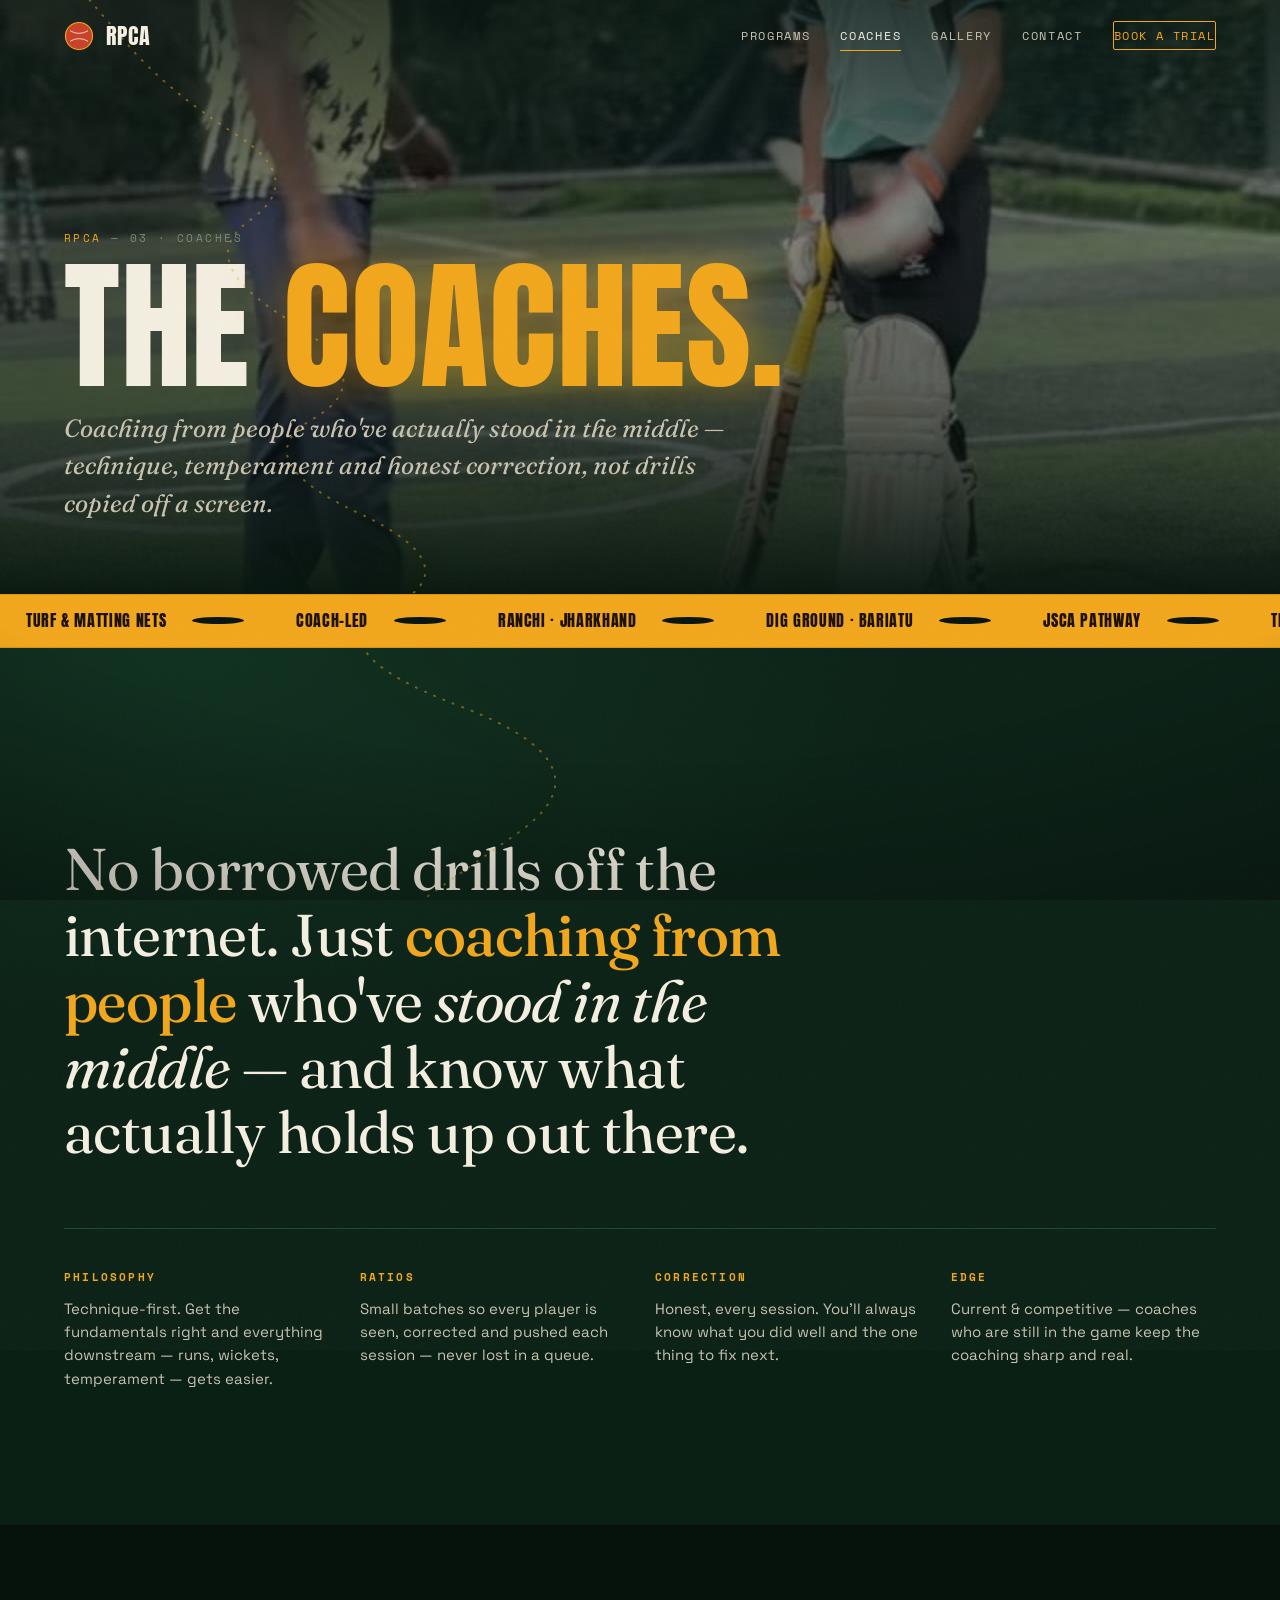
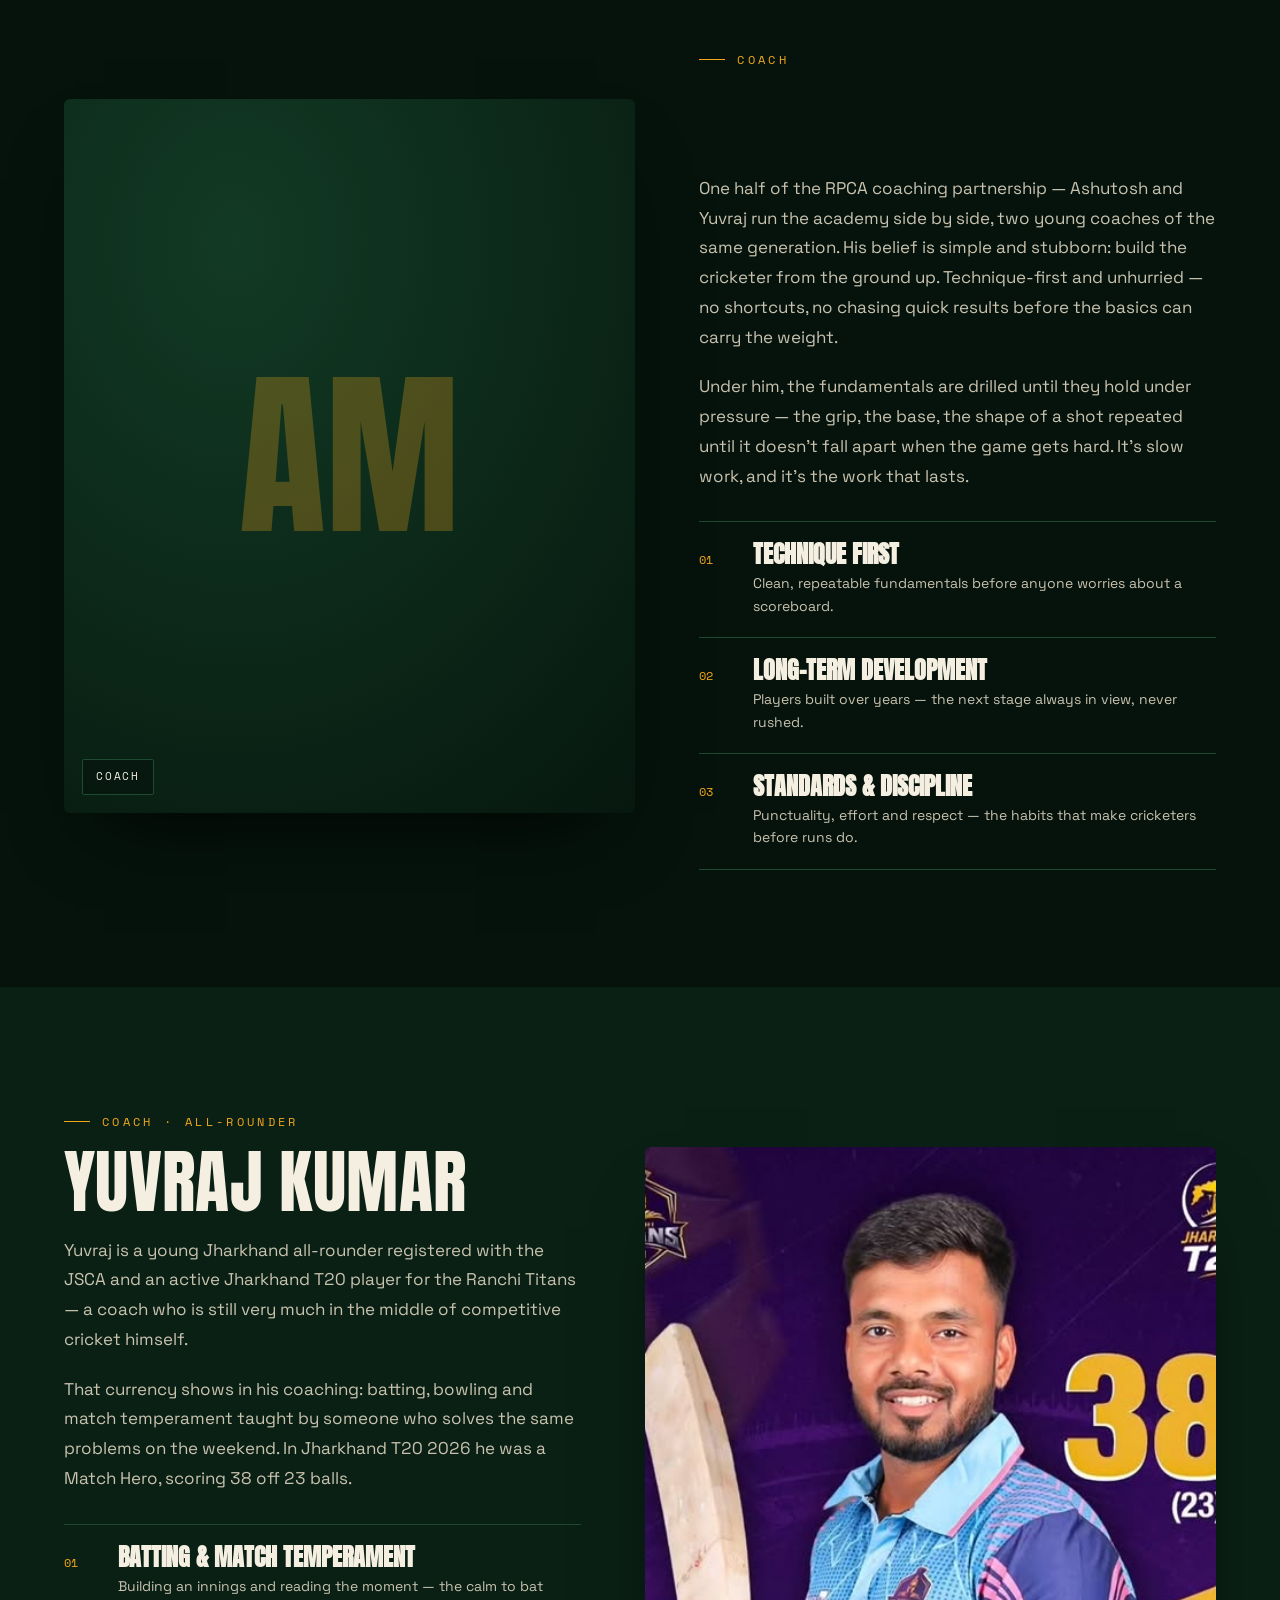
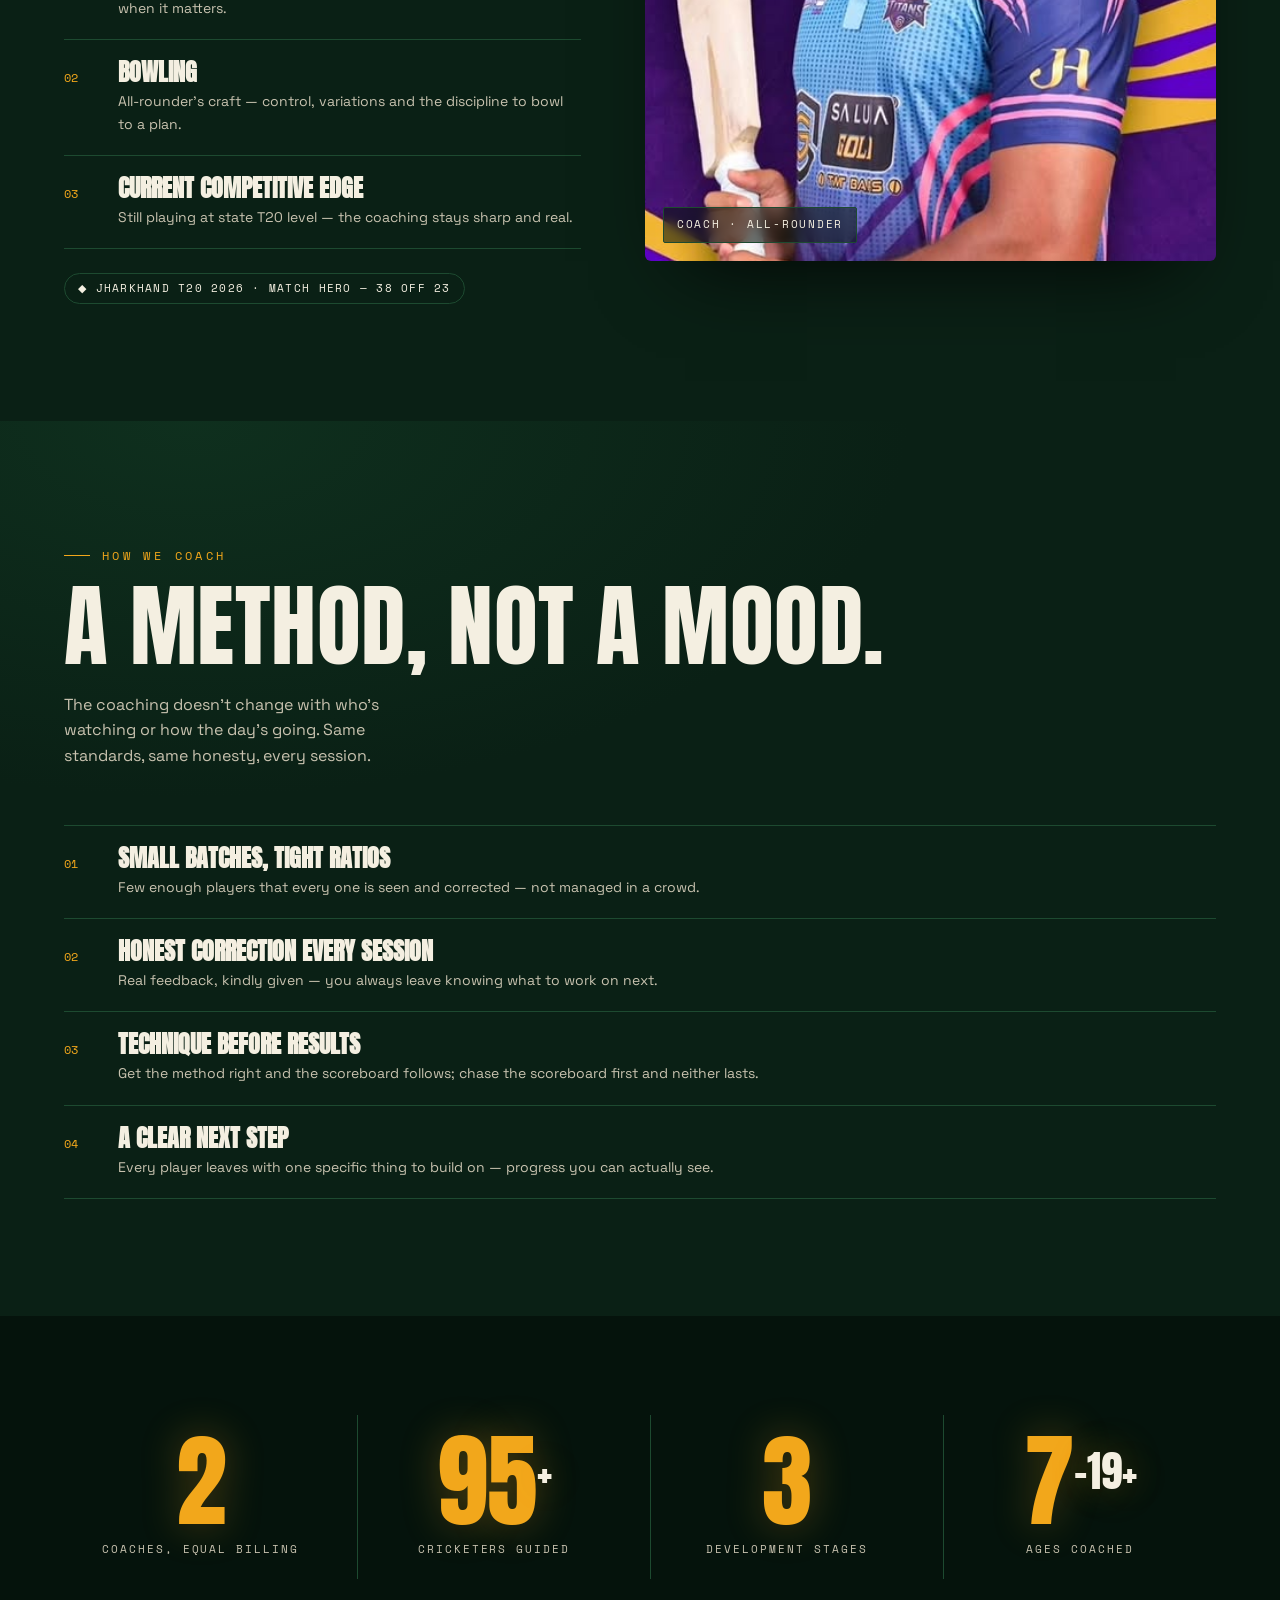
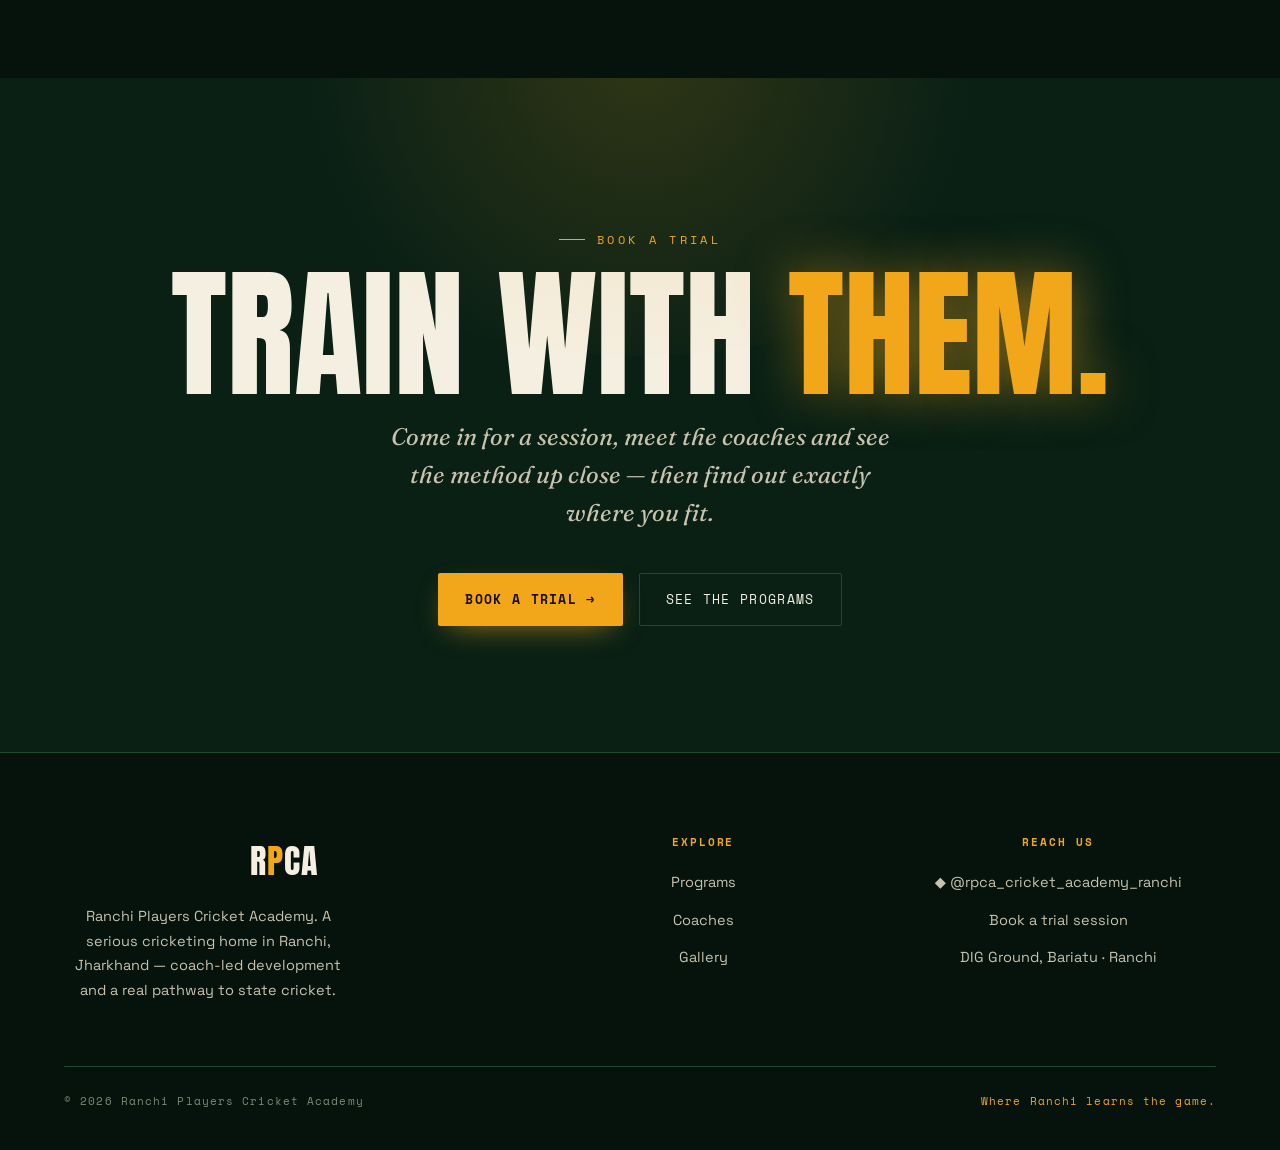
==== commit edcd3fec: "On-page SEO: Ranchi-targeted titles, canonicals, OG tags, LocalBusiness schema, sitemap, robots Co-A" ====
--- a/coaches.html
+++ b/coaches.html
@@ -3,8 +3,35 @@
 <head>
 <meta charset="utf-8">
 <meta name="viewport" content="width=device-width, initial-scale=1">
-<title>Coaches — RPCA · Ranchi Players Cricket Academy</title>
-<meta name="description" content="The RPCA coaches — Ashutosh Mishra and Jharkhand all-rounder Yuvraj Kumar. Two young coaches, equal partners: technique-first coaching in small batches from people who've actually stood in the middle in Ranchi, Jharkhand.">
+<title>Cricket Coaches in Ranchi — Ashutosh Mishra & Yuvraj Kumar | RPCA</title>
+<meta name="description" content="The RPCA coaches — Ashutosh Mishra and Jharkhand all-rounder Yuvraj Kumar. Two young coaches, equal partners: technique-first cricket coaching in small batches from people who've actually stood in the middle in Ranchi, Jharkhand.">
+<link rel="canonical" href="https://www.ranchicricket.com/coaches.html">
+<meta property="og:type" content="website">
+<meta property="og:site_name" content="Ranchi Players Cricket Academy">
+<meta property="og:title" content="Cricket Coaches in Ranchi — Ashutosh Mishra & Yuvraj Kumar | RPCA">
+<meta property="og:description" content="Technique-first cricket coaching in small batches at DIG Ground, Bariatu, Ranchi — from coaches who've stood in the middle.">
+<meta property="og:url" content="https://www.ranchicricket.com/coaches.html">
+<meta property="og:image" content="https://www.ranchicricket.com/uploads/senior-squad-pano-lg.jpg">
+<meta name="twitter:card" content="summary_large_image">
+<script type="application/ld+json">
+{
+  "@context": "https://schema.org",
+  "@type": "SportsActivityLocation",
+  "@id": "https://www.ranchicricket.com/#academy",
+  "name": "Ranchi Players Cricket Academy",
+  "alternateName": "RPCA",
+  "url": "https://www.ranchicricket.com/",
+  "image": "https://www.ranchicricket.com/uploads/senior-squad-pano-lg.jpg",
+  "address": {
+    "@type": "PostalAddress",
+    "streetAddress": "DIG Ground, Bariatu",
+    "addressLocality": "Ranchi",
+    "addressRegion": "Jharkhand",
+    "addressCountry": "IN"
+  },
+  "sameAs": ["https://www.instagram.com/rpca_cricket_academy_ranchi/"]
+}
+</script>
 <link rel="icon" href="data:image/svg+xml,%3Csvg xmlns='http://www.w3.org/2000/svg' viewBox='0 0 100 100'%3E%3Ctext y='.9em' font-size='90'%3E%F0%9F%8F%8F%3C/text%3E%3C/svg%3E">
 <link rel="preconnect" href="https://fonts.googleapis.com">
 <link rel="preconnect" href="https://fonts.gstatic.com" crossorigin>
--- a/assets/site.css
+++ b/assets/site.css
@@ -63,7 +63,9 @@
 .spine-ball::before{content:"";position:absolute;inset:2px;border-radius:50%;
   border-top:1px solid rgba(244,239,225,.85);border-bottom:1px solid rgba(244,239,225,.85)}
 .spine-ball.on{opacity:1}
-@media (max-width:820px){.arc,.arc-glow{opacity:.45}.arc{filter:none}}
+/* On phones the fixed spine has no column gutter to travel in — it runs straight
+   through the single-column content and the ball lands on headings. Drop it. */
+@media (max-width:820px){.spine{display:none}}
 
 /* ═══ nav ═══ */
 header{position:fixed;top:0;left:0;right:0;z-index:100;
@@ -406,3 +408,197 @@
   .manifesto .lead{max-width:100%}
   .field.row2{grid-template-columns:1fr}
 }
+
+/* ═══════════════════════════════════════════════════════════════════════════
+   PHOTOGRAPHY & FILM LAYER
+   Added when the real academy archive (14 photos + 12 clips) landed.
+   Everything below is additive — no existing component was forked.
+   ═══════════════════════════════════════════════════════════════════════════ */
+
+/* ═══ hero mosaic — floating photo cluster that fills the empty upper hero ═══
+   The canvas hero left the top half of the viewport bare. This drops a
+   parallaxing cluster of three real frames into it, lit like they're catching
+   the floodlight. Hidden on narrow screens where it would fight the H1. */
+.hero-mosaic{position:absolute;z-index:2;top:clamp(112px,17vh,186px);right:var(--gutter);
+  width:min(35vw,480px);height:min(55vh,500px);pointer-events:none}
+/* the headline needs its own column, or it runs straight under the photos */
+@media (min-width:1101px){
+  .hero.has-mosaic .hero-inner{padding-right:calc(min(35vw,480px) + clamp(30px,4vw,64px))}
+  .hero.has-mosaic h1{font-size:clamp(58px,8.4vw,132px)}
+}
+.hm-frame{position:absolute;border-radius:5px;overflow:hidden;
+  border:1px solid rgba(242,167,27,.18);
+  box-shadow:0 30px 70px -28px rgba(0,0,0,.95),0 0 0 1px rgba(0,0,0,.35);
+  will-change:transform;opacity:0;animation:hmIn 1.4s var(--ease) forwards}
+.hm-frame img{width:100%;height:100%;object-fit:cover;
+  filter:saturate(.8) brightness(.72) contrast(1.04)}
+/* a soft amber wash so the photos read as part of the floodlit scene */
+.hm-frame::after{content:"";position:absolute;inset:0;
+  background:linear-gradient(150deg,rgba(242,167,27,.14),transparent 55%,rgba(5,19,12,.5))}
+.hm-1{width:46%;aspect-ratio:3/4;top:0;right:40%;animation-delay:.85s}
+.hm-2{width:58%;aspect-ratio:4/3;top:23%;right:0;animation-delay:1s}
+.hm-3{width:44%;aspect-ratio:1/1;bottom:2%;right:44%;animation-delay:1.15s}
+@keyframes hmIn{from{opacity:0;transform:translateY(26px) scale(.96)}to{opacity:1;transform:none}}
+@media (prefers-reduced-motion:reduce){.hm-frame{animation:none;opacity:1}}
+/* below 1100px the overlapping cluster would crowd the headline, so the same
+   three frames re-form as a filmstrip in the space above it — the hero stays
+   photographic instead of going empty */
+@media (max-width:1100px){
+  .hero-mosaic{top:clamp(84px,12vh,150px);left:var(--gutter);right:var(--gutter);
+    width:auto;height:clamp(128px,19vh,190px);display:flex;gap:10px}
+  .hm-frame{position:relative;flex:1;width:auto;height:100%;
+    aspect-ratio:auto;top:auto;right:auto;bottom:auto;transform:none}
+}
+@media (max-width:420px){
+  .hero-mosaic{height:clamp(108px,16vh,150px);gap:8px}
+}
+
+/* ═══ full-bleed panorama band ═══
+   Four of the archive photos are true 2.2:1 panoramas that a masonry column
+   would destroy. These get the whole viewport width and a slow parallax. */
+.pano{position:relative;overflow:hidden;background:var(--night);
+  height:clamp(260px,50vh,540px)}
+.pano img{position:absolute;left:0;top:-14%;width:100%;height:128%;object-fit:cover;
+  filter:saturate(.84) brightness(.66);will-change:transform}
+/* two overlays: a vertical gradient for the band, plus a lower-left scrim so
+   the caption stays legible over whatever the photo happens to put there */
+.pano::after{content:"";position:absolute;inset:0;pointer-events:none;
+  background:
+    linear-gradient(to bottom,rgba(5,19,12,.85),transparent 26%,transparent 52%,rgba(5,19,12,.94)),
+    linear-gradient(to top right,rgba(5,19,12,.8),transparent 52%)}
+.pano-cap{position:absolute;left:var(--gutter);bottom:clamp(22px,4vh,44px);z-index:2;max-width:44ch}
+.pano-cap .k{font-family:var(--mono);font-size:11px;letter-spacing:.24em;text-transform:uppercase;
+  color:var(--amber);display:flex;align-items:center;gap:10px;
+  text-shadow:0 2px 14px rgba(0,0,0,.9)}
+.pano-cap .k::before{content:"";width:24px;height:1px;background:var(--amber)}
+.pano-cap p{font-family:var(--serif);font-style:italic;font-size:clamp(19px,2.6vw,32px);
+  line-height:1.28;margin-top:12px;color:var(--cream);text-shadow:0 2px 30px rgba(0,0,0,.8)}
+
+/* ═══ chapter heading — divides the gallery into readable acts ═══ */
+.chapter{display:flex;align-items:baseline;gap:clamp(16px,3vw,34px);margin-bottom:44px;
+  padding-bottom:22px;border-bottom:1px solid var(--line)}
+.chapter .cn{font-family:var(--disp);font-size:clamp(38px,7vw,86px);line-height:.85;
+  color:transparent;-webkit-text-stroke:1px var(--line);flex:none}
+.chapter .ct{flex:1}
+.chapter h2{font-family:var(--disp);font-weight:400;text-transform:uppercase;
+  font-size:clamp(26px,4.4vw,54px);line-height:.96;letter-spacing:.01em}
+.chapter h2 em{font-style:normal;color:var(--amber)}
+.chapter p{color:var(--bone);font-size:15px;max-width:40ch;margin-top:10px}
+@media (max-width:620px){.chapter{flex-direction:column;gap:6px}.chapter .cn{font-size:44px}}
+
+/* ═══ editorial photo grid — asymmetric, content-aware, crop-free where it counts ═══
+   Unlike .gal-masonry (pure columns), these cells are hand-assigned so a
+   panorama never lands in a portrait slot and vice versa. */
+.ed-grid{display:grid;grid-template-columns:repeat(6,1fr);
+  grid-auto-rows:clamp(104px,11.5vw,168px);gap:clamp(10px,1.3vw,18px);
+  grid-auto-flow:dense}
+.ed{position:relative;overflow:hidden;border-radius:5px;background:#08170e;
+  border:1px solid rgba(29,74,48,.5);cursor:pointer;
+  grid-column:span 2;grid-row:span 2}
+.ed img{width:100%;height:100%;object-fit:cover;
+  filter:saturate(.86) brightness(.86);transition:filter .6s var(--ease),transform 1.1s var(--ease)}
+.ed:hover img,.ed:focus-visible img{filter:saturate(1.04) brightness(1);transform:scale(1.05)}
+.ed::after{content:"";position:absolute;inset:0;pointer-events:none;opacity:0;transition:opacity .5s;
+  background:linear-gradient(to top,rgba(5,19,12,.9),transparent 52%)}
+.ed:hover::after,.ed:focus-visible::after{opacity:1}
+.ed figcaption{position:absolute;left:14px;right:14px;bottom:13px;z-index:2;
+  font-family:var(--mono);font-size:10.5px;letter-spacing:.16em;text-transform:uppercase;
+  color:var(--cream);opacity:0;transform:translateY(8px);
+  transition:opacity .45s var(--ease),transform .45s var(--ease)}
+.ed figcaption b{color:var(--amber);font-weight:400}
+.ed:hover figcaption,.ed:focus-visible figcaption{opacity:1;transform:none}
+/* span modifiers — hand-assigned per photo so the crop always respects
+   the subject (panoramas get width, portraits get height) */
+.ed.w3{grid-column:span 3}
+.ed.w4{grid-column:span 4}
+.ed.w6{grid-column:span 6}
+.ed.h3{grid-row:span 3}
+@media (max-width:900px){
+  .ed-grid{grid-template-columns:repeat(4,1fr);grid-auto-rows:clamp(96px,15vw,150px)}
+  .ed,.ed.w3{grid-column:span 2}
+  .ed.w4,.ed.w6{grid-column:span 4}
+}
+@media (max-width:560px){
+  .ed-grid{grid-template-columns:repeat(2,1fr);grid-auto-rows:26vw}
+  .ed,.ed.w3,.ed.w4,.ed.w6{grid-column:span 2}
+  .ed,.ed.h3{grid-row:span 2}
+  .ed figcaption{opacity:1;transform:none}
+  .ed::after{opacity:1}
+}
+
+/* ═══ video wall — the clips, shot vertical on a phone, presented as such ═══
+   Poster image by default (zero bytes of video until wanted). On a fine
+   pointer, hovering warms the clip up muted+looping; a click opens it with
+   sound in the lightbox. */
+/* auto-fit (not auto-fill) so a short strip — e.g. the four clips on the
+   home page — stretches to fill the row instead of leaving dead tracks.
+   Fixed row height + row spans (rather than per-card aspect-ratio) keeps
+   portrait and landscape clips on a shared baseline instead of leaving
+   holes wherever the two meet. */
+.vwall{display:grid;grid-template-columns:repeat(auto-fit,minmax(210px,1fr));
+  grid-auto-rows:clamp(74px,7.6vw,116px);
+  gap:clamp(10px,1.3vw,18px);grid-auto-flow:dense}
+.vcard{position:relative;overflow:hidden;border-radius:5px;
+  background:#08170e;border:1px solid rgba(29,74,48,.5);cursor:pointer;
+  grid-row:span 4}                       /* ≈ 9:16 at a ~230px column */
+.vcard.wide{grid-column:span 2;grid-row:span 2}   /* ≈ 16:9 across two columns */
+@media (max-width:560px){
+  .vwall{grid-auto-rows:20vw}
+  .vcard{grid-row:span 4}
+  .vcard.wide{grid-column:span 1;grid-row:span 2}
+}
+.vcard .poster{width:100%;height:100%;object-fit:cover;
+  filter:saturate(.84) brightness(.8);transition:filter .6s var(--ease),transform 1.1s var(--ease)}
+.vcard:hover .poster{filter:saturate(1) brightness(.92);transform:scale(1.04)}
+.vcard video{position:absolute;inset:0;width:100%;height:100%;object-fit:cover;
+  opacity:0;transition:opacity .5s var(--ease)}
+.vcard.warm video{opacity:1}
+.vcard::after{content:"";position:absolute;inset:0;pointer-events:none;
+  background:linear-gradient(to top,rgba(5,19,12,.88),transparent 48%)}
+/* play affordance — a floodlit ball, on theme */
+.vcard .play{position:absolute;left:50%;top:50%;width:46px;height:46px;margin:-23px 0 0 -23px;
+  border-radius:50%;z-index:3;display:grid;place-items:center;
+  background:rgba(5,19,12,.5);border:1.5px solid var(--amber);
+  backdrop-filter:blur(3px);transition:transform .45s var(--ease),background .45s,opacity .4s;
+  box-shadow:0 0 22px rgba(242,167,27,.34)}
+.vcard .play::before{content:"";width:0;height:0;margin-left:3px;
+  border-left:12px solid var(--amber);border-top:8px solid transparent;border-bottom:8px solid transparent}
+.vcard:hover .play{transform:scale(1.12);background:rgba(242,167,27,.2)}
+.vcard.warm .play{opacity:0}
+.vcard .vmeta{position:absolute;left:13px;right:13px;bottom:12px;z-index:3;
+  font-family:var(--mono);font-size:10.5px;letter-spacing:.15em;text-transform:uppercase;
+  display:flex;justify-content:space-between;gap:10px;align-items:flex-end}
+.vcard .vmeta .t{color:var(--cream)}
+.vcard .vmeta .d{color:var(--amber);flex:none}
+
+/* ═══ lightbox — shared by photos and clips ═══ */
+.lb{position:fixed;inset:0;z-index:200;display:none;place-items:center;
+  background:rgba(3,12,7,.96);backdrop-filter:blur(10px);padding:clamp(30px,7vh,80px) clamp(16px,6vw,90px)}
+.lb.open{display:grid}
+body.lb-lock{overflow:hidden}
+.lb-stage{max-width:100%;max-height:100%;display:grid;place-items:center}
+.lb-stage img,.lb-stage video{max-width:100%;max-height:78vh;width:auto;height:auto;
+  border-radius:5px;box-shadow:0 40px 100px -30px rgba(0,0,0,.95);
+  animation:lbIn .55s var(--ease)}
+@keyframes lbIn{from{opacity:0;transform:scale(.965)}to{opacity:1;transform:none}}
+@media (prefers-reduced-motion:reduce){.lb-stage img,.lb-stage video{animation:none}}
+.lb-cap{position:absolute;left:0;right:0;bottom:clamp(16px,3.5vh,38px);text-align:center;
+  font-family:var(--mono);font-size:11px;letter-spacing:.2em;text-transform:uppercase;
+  color:var(--bone);padding:0 20px}
+.lb-cap b{color:var(--amber);font-weight:400}
+.lb-btn{position:absolute;background:rgba(5,19,12,.6);border:1px solid var(--line);
+  color:var(--cream);width:46px;height:46px;border-radius:50%;cursor:pointer;
+  display:grid;place-items:center;font-size:20px;line-height:1;font-family:var(--sans);
+  transition:background .3s,border-color .3s,transform .3s var(--ease)}
+.lb-btn:hover{background:rgba(242,167,27,.18);border-color:var(--amber);transform:scale(1.08)}
+.lb-close{top:clamp(14px,3vh,30px);right:clamp(14px,3vw,34px)}
+.lb-prev{left:clamp(10px,2vw,28px);top:50%;margin-top:-23px}
+.lb-next{right:clamp(10px,2vw,28px);top:50%;margin-top:-23px}
+@media (max-width:560px){
+  .lb-prev{left:12px}.lb-next{right:12px}
+  .lb-stage img,.lb-stage video{max-height:68vh}
+}
+
+/* ═══ home "in motion" strip — a taste of the film archive on the home page ═══ */
+.motion{background:var(--pitch);padding:clamp(70px,11vh,140px) 0;
+  background-image:radial-gradient(70% 50% at 80% 0%,rgba(18,58,36,.55),transparent 68%)}
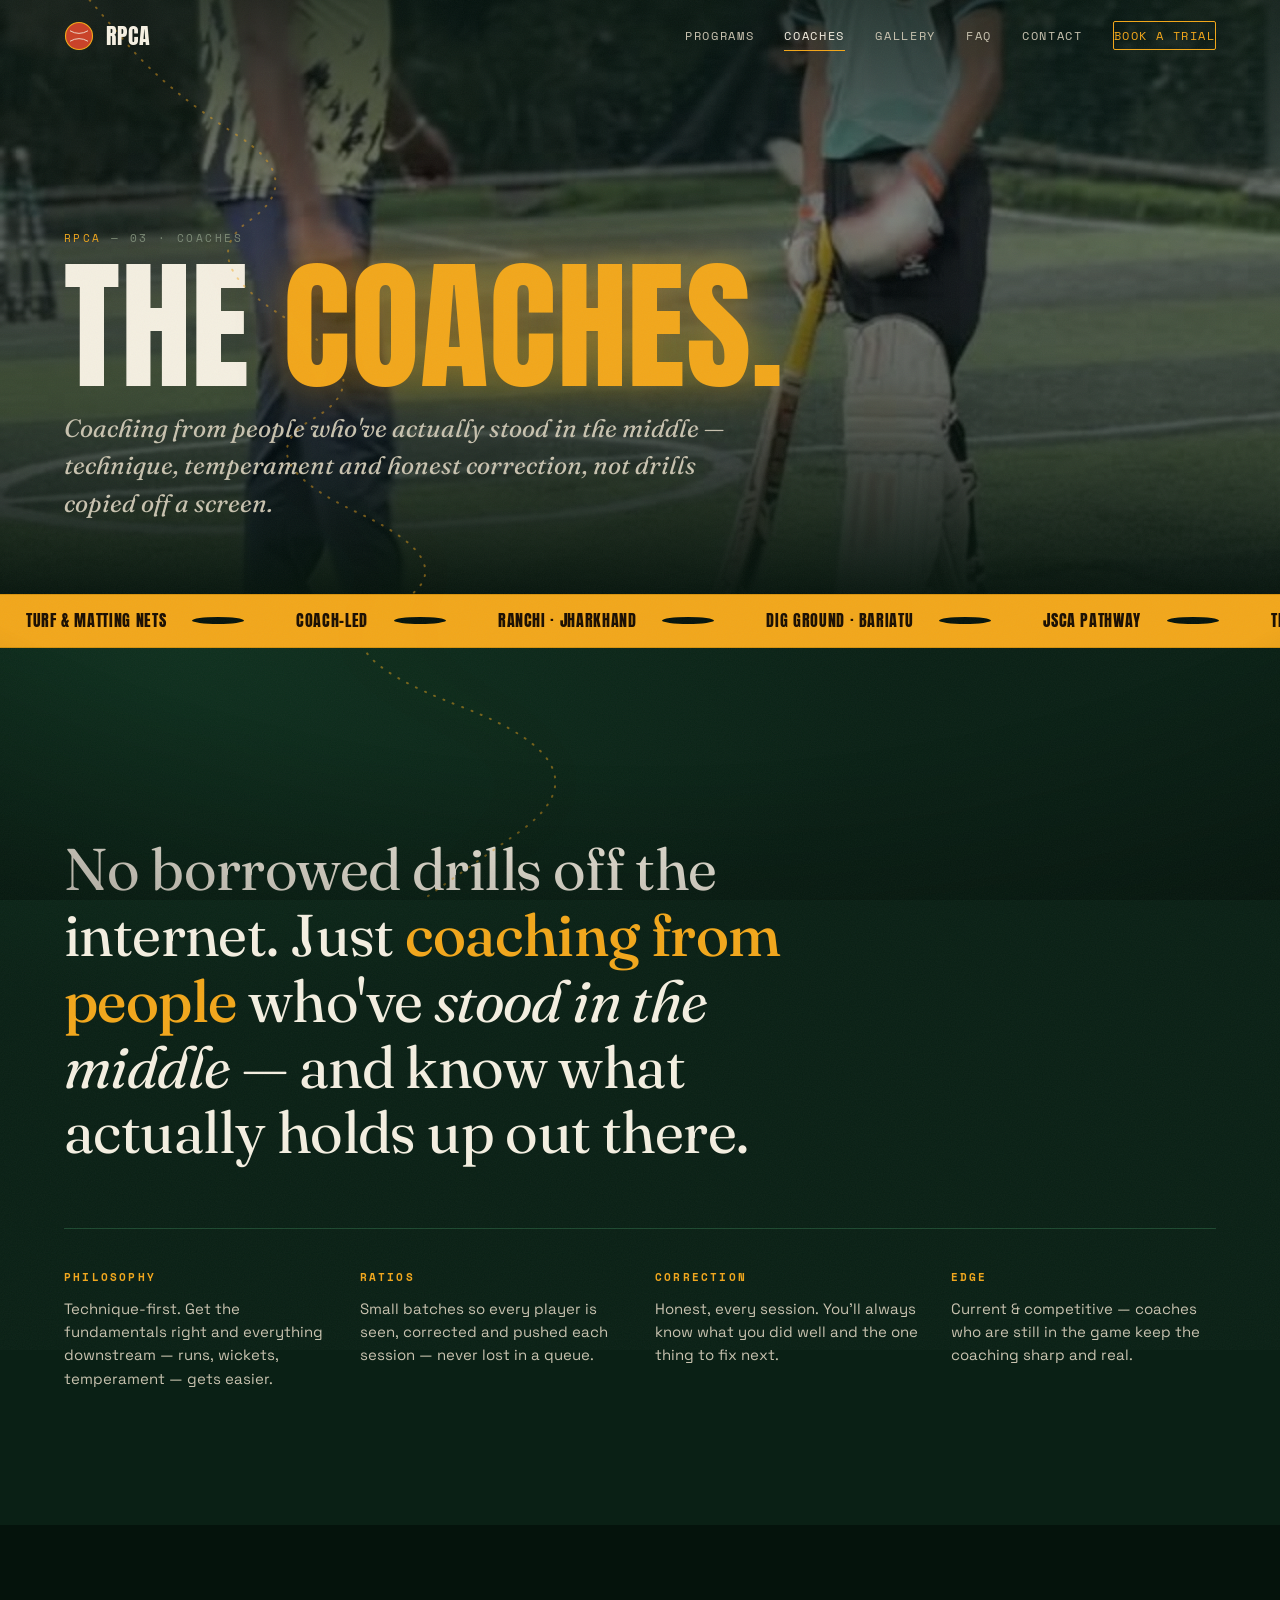
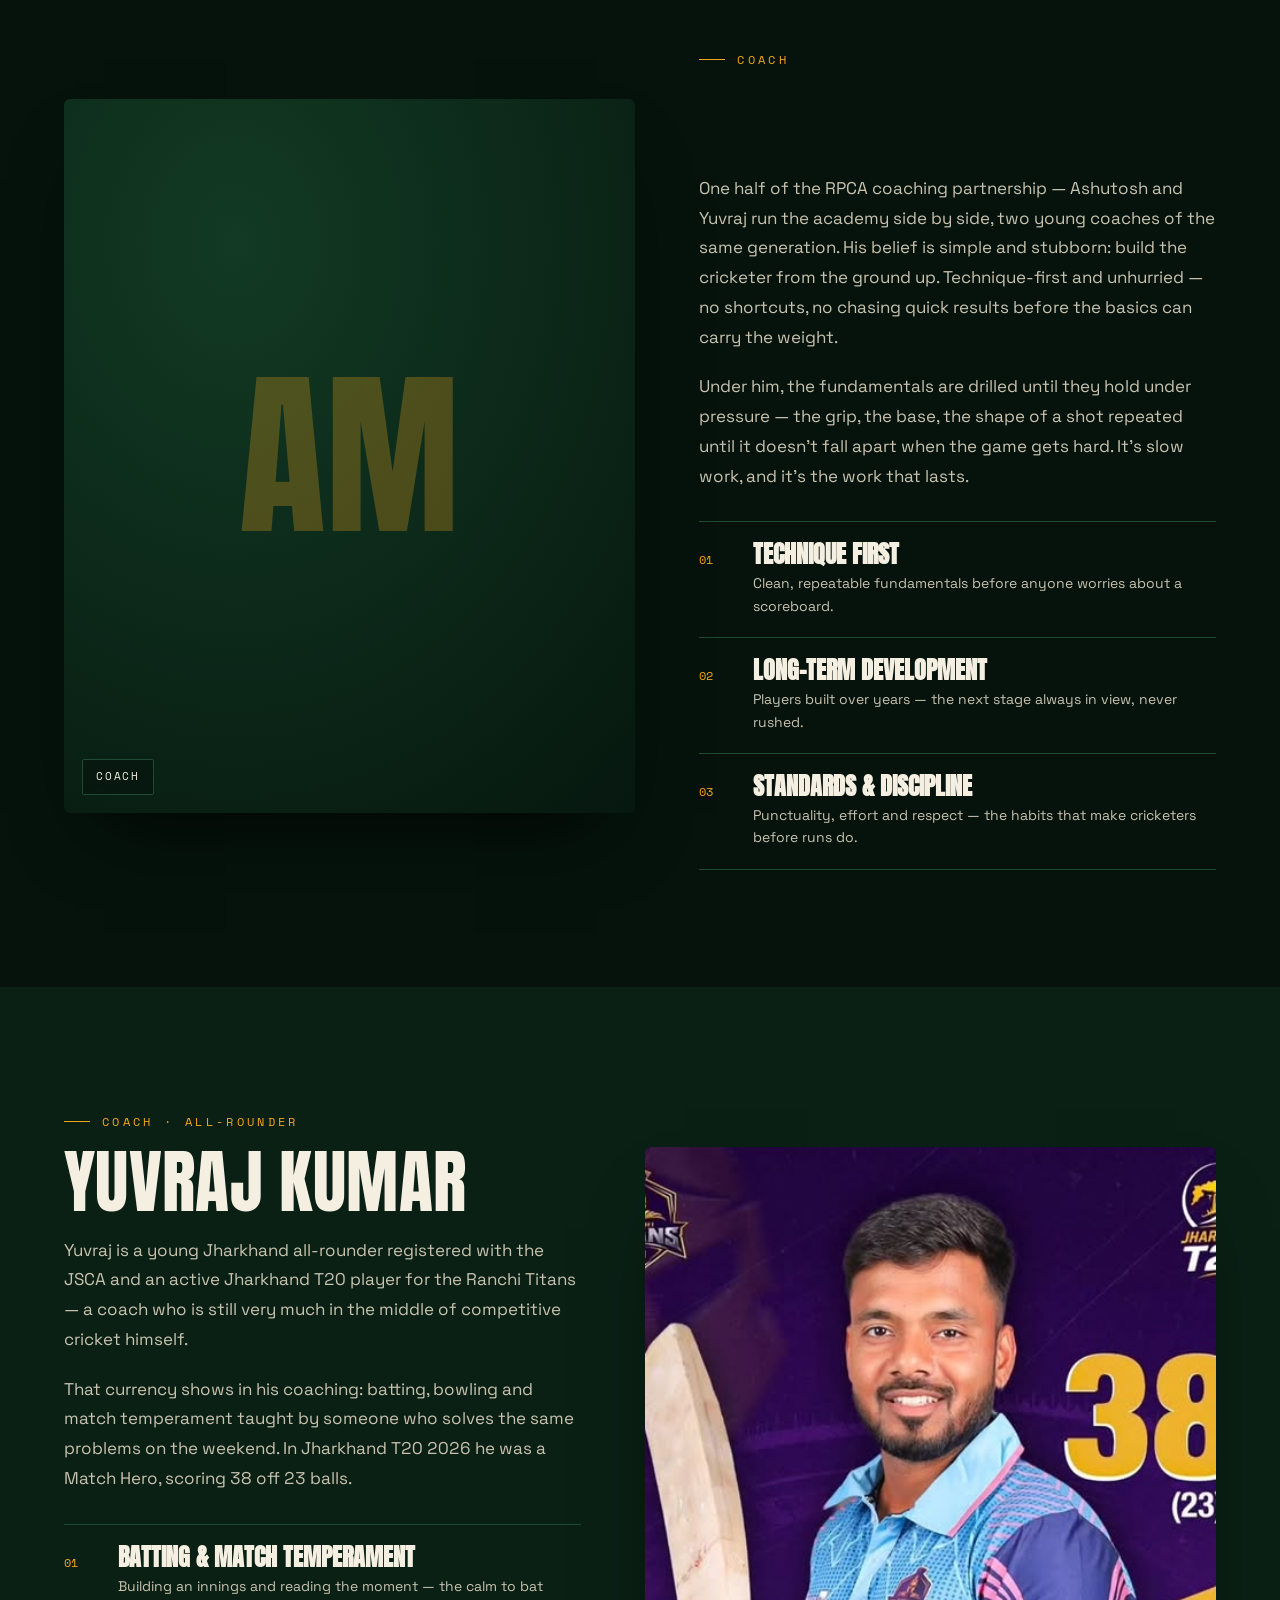
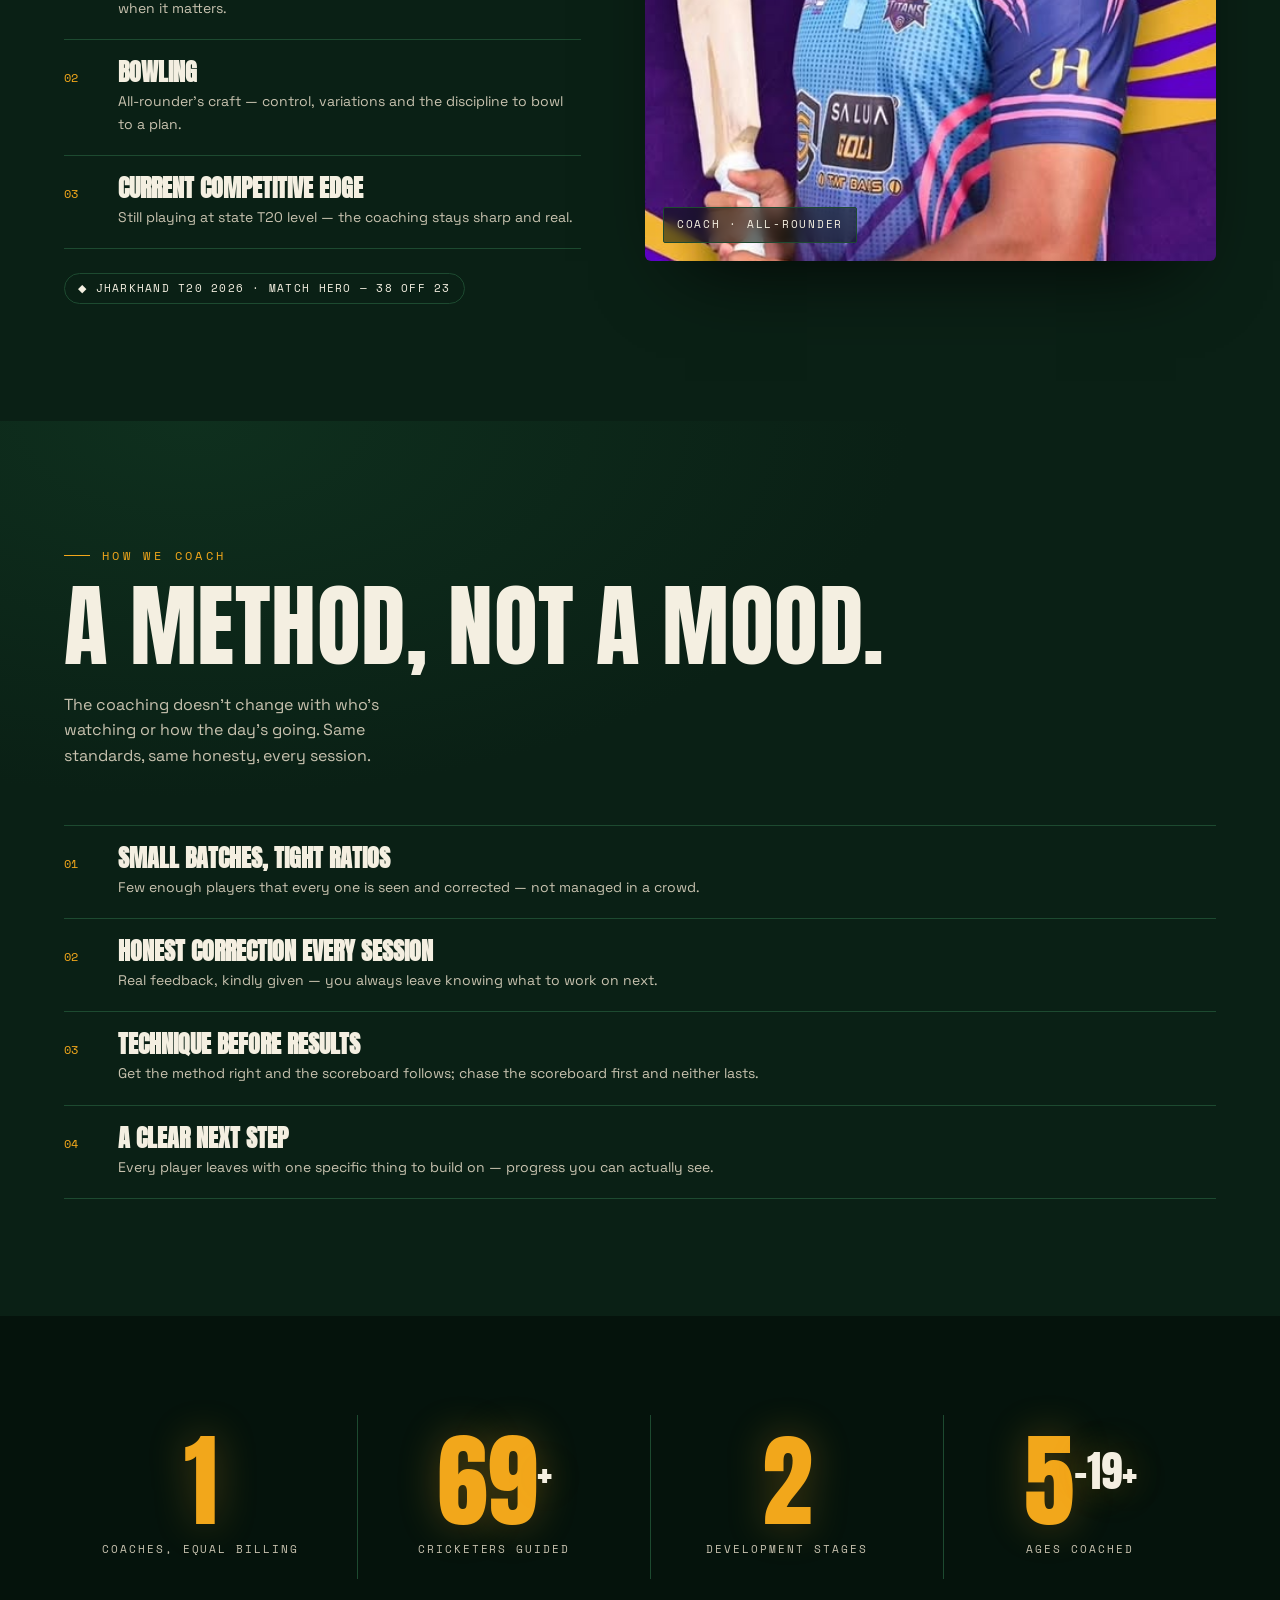
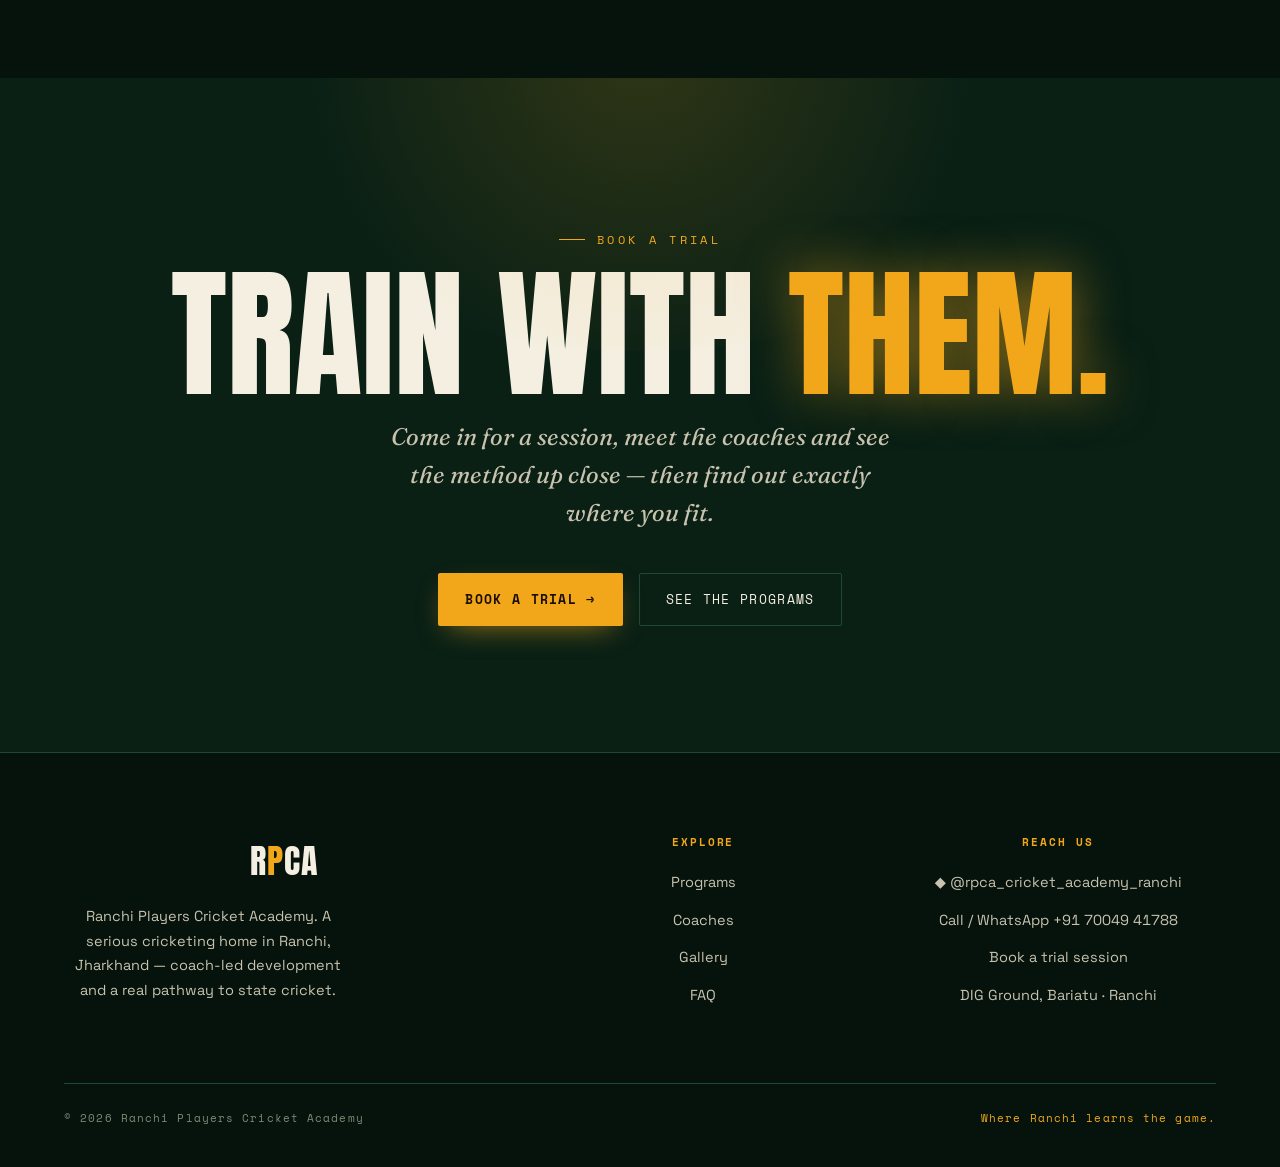
==== commit c2c582d2: "Add FAQ page with FAQPage schema; owner-verified phone in schema, contact, footers; FAQ in nav + sit" ====
--- a/coaches.html
+++ b/coaches.html
@@ -18,8 +18,9 @@
   "@context": "https://schema.org",
   "@type": "SportsActivityLocation",
   "@id": "https://www.ranchicricket.com/#academy",
-  "name": "Ranchi Players Cricket Academy",
-  "alternateName": "RPCA",
+  "name": "RPCA — Ranchi Players Cricket Academy",
+  "alternateName": ["RPCA", "Ranchi Players Cricket Academy"],
+  "telephone": "+91 70049 41788",
   "url": "https://www.ranchicricket.com/",
   "image": "https://www.ranchicricket.com/uploads/senior-squad-pano-lg.jpg",
   "address": {
@@ -63,6 +64,7 @@
     <a href="programs.html">Programs</a>
     <a href="coaches.html" aria-current="page">Coaches</a>
     <a href="gallery.html">Gallery</a>
+    <a href="faq.html">FAQ</a>
     <a href="contact.html">Contact</a>
     <a class="nav-cta" href="contact.html">Book a Trial</a>
   </nav>
@@ -199,12 +201,14 @@
             <li><a href="programs.html">Programs</a></li>
             <li><a href="coaches.html">Coaches</a></li>
             <li><a href="gallery.html">Gallery</a></li>
+            <li><a href="faq.html">FAQ</a></li>
           </ul>
         </div>
         <div class="foot-col">
           <h5>Reach Us</h5>
           <ul>
             <li><a href="https://www.instagram.com/rpca_cricket_academy_ranchi/" target="_blank" rel="noopener">◆ @rpca_cricket_academy_ranchi</a></li>
+            <li><a href="tel:+917004941788">Call / WhatsApp +91 70049 41788</a></li>
             <li><a href="contact.html">Book a trial session</a></li>
             <li><a href="contact.html">DIG Ground, Bariatu · Ranchi</a></li>
           </ul>
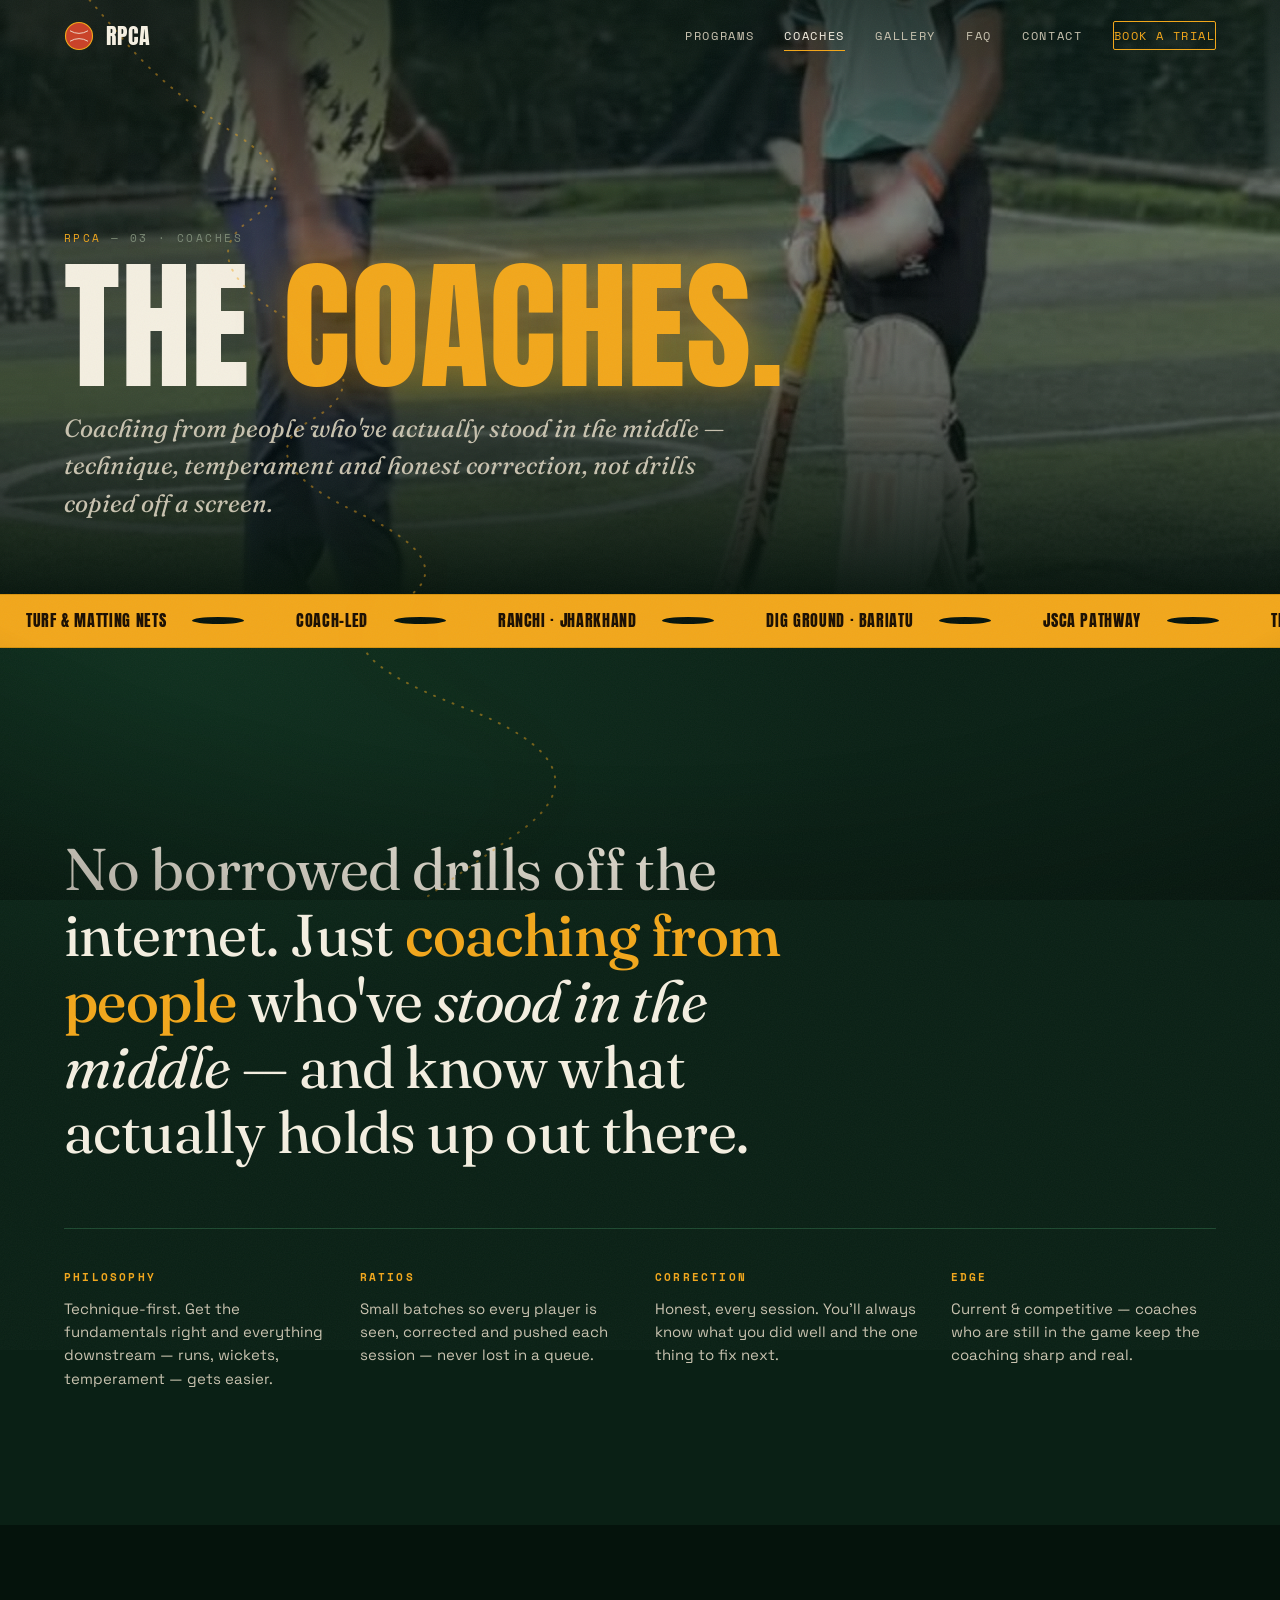
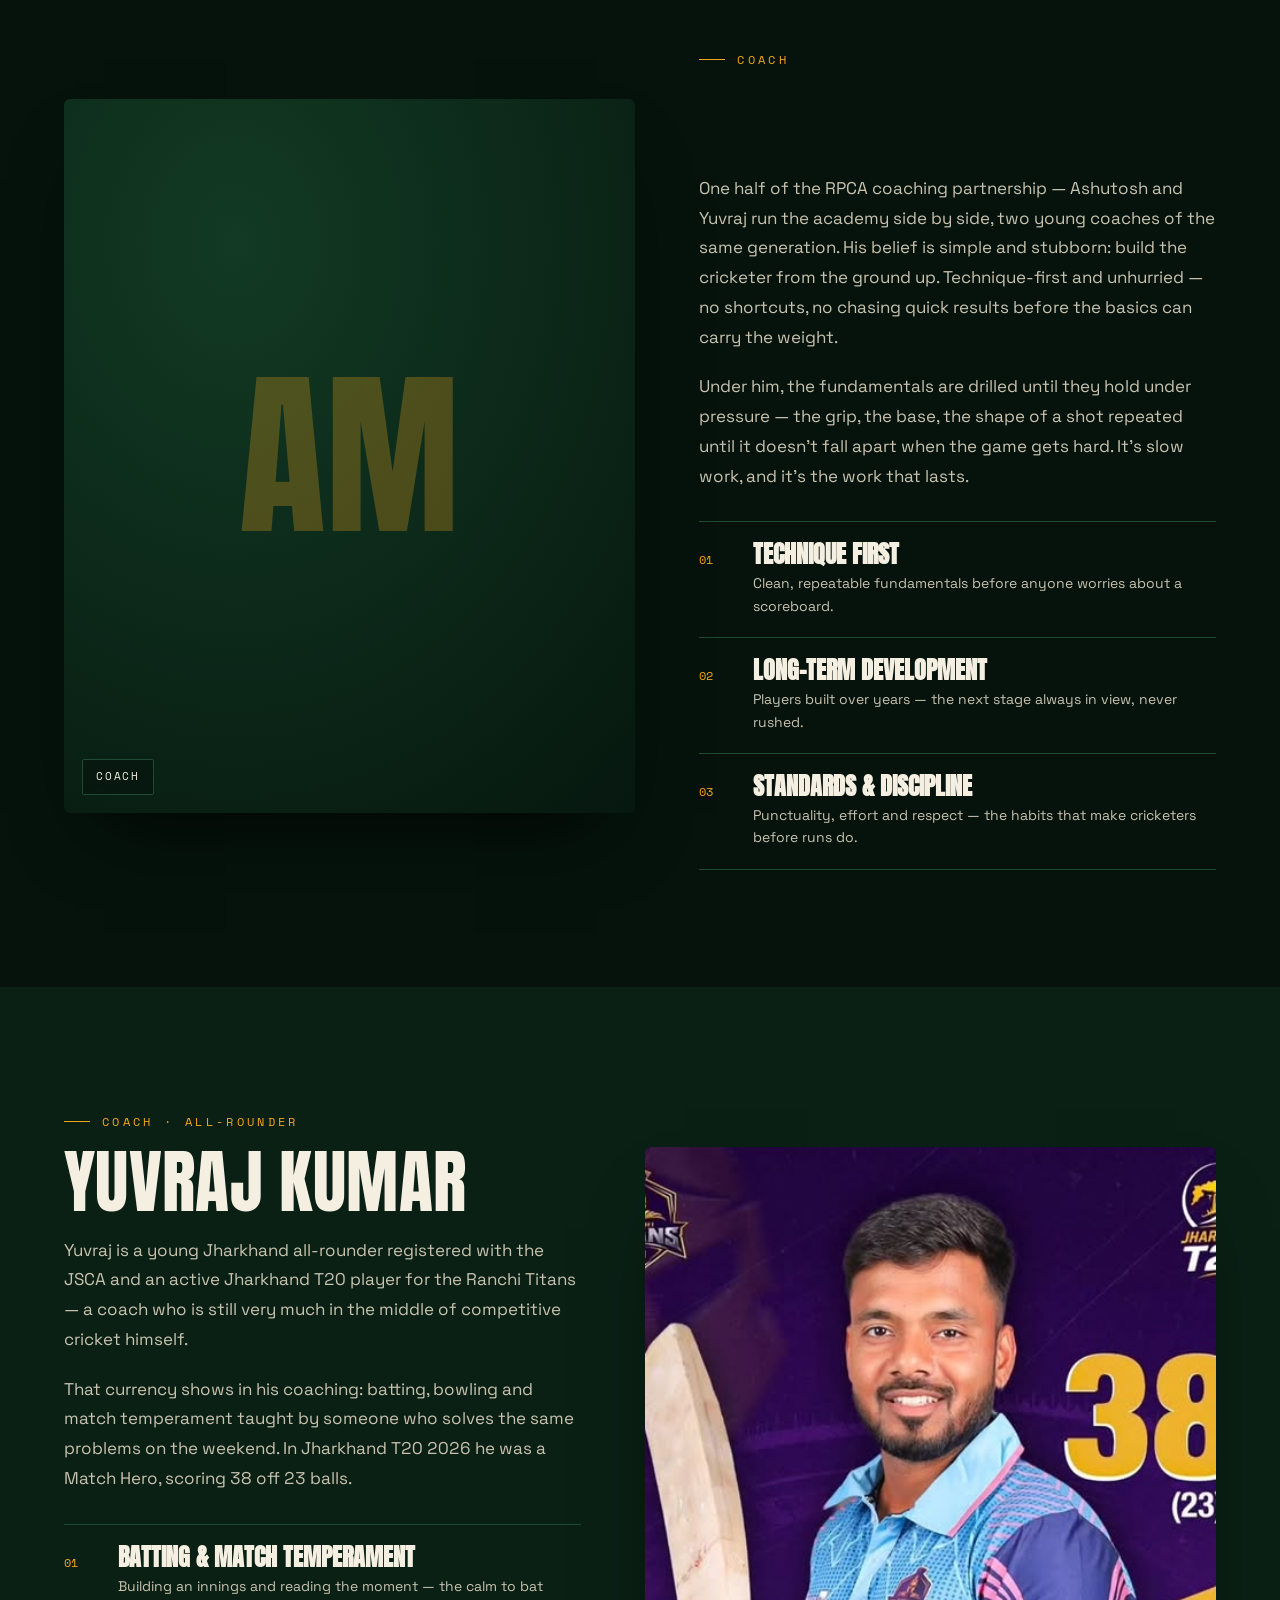
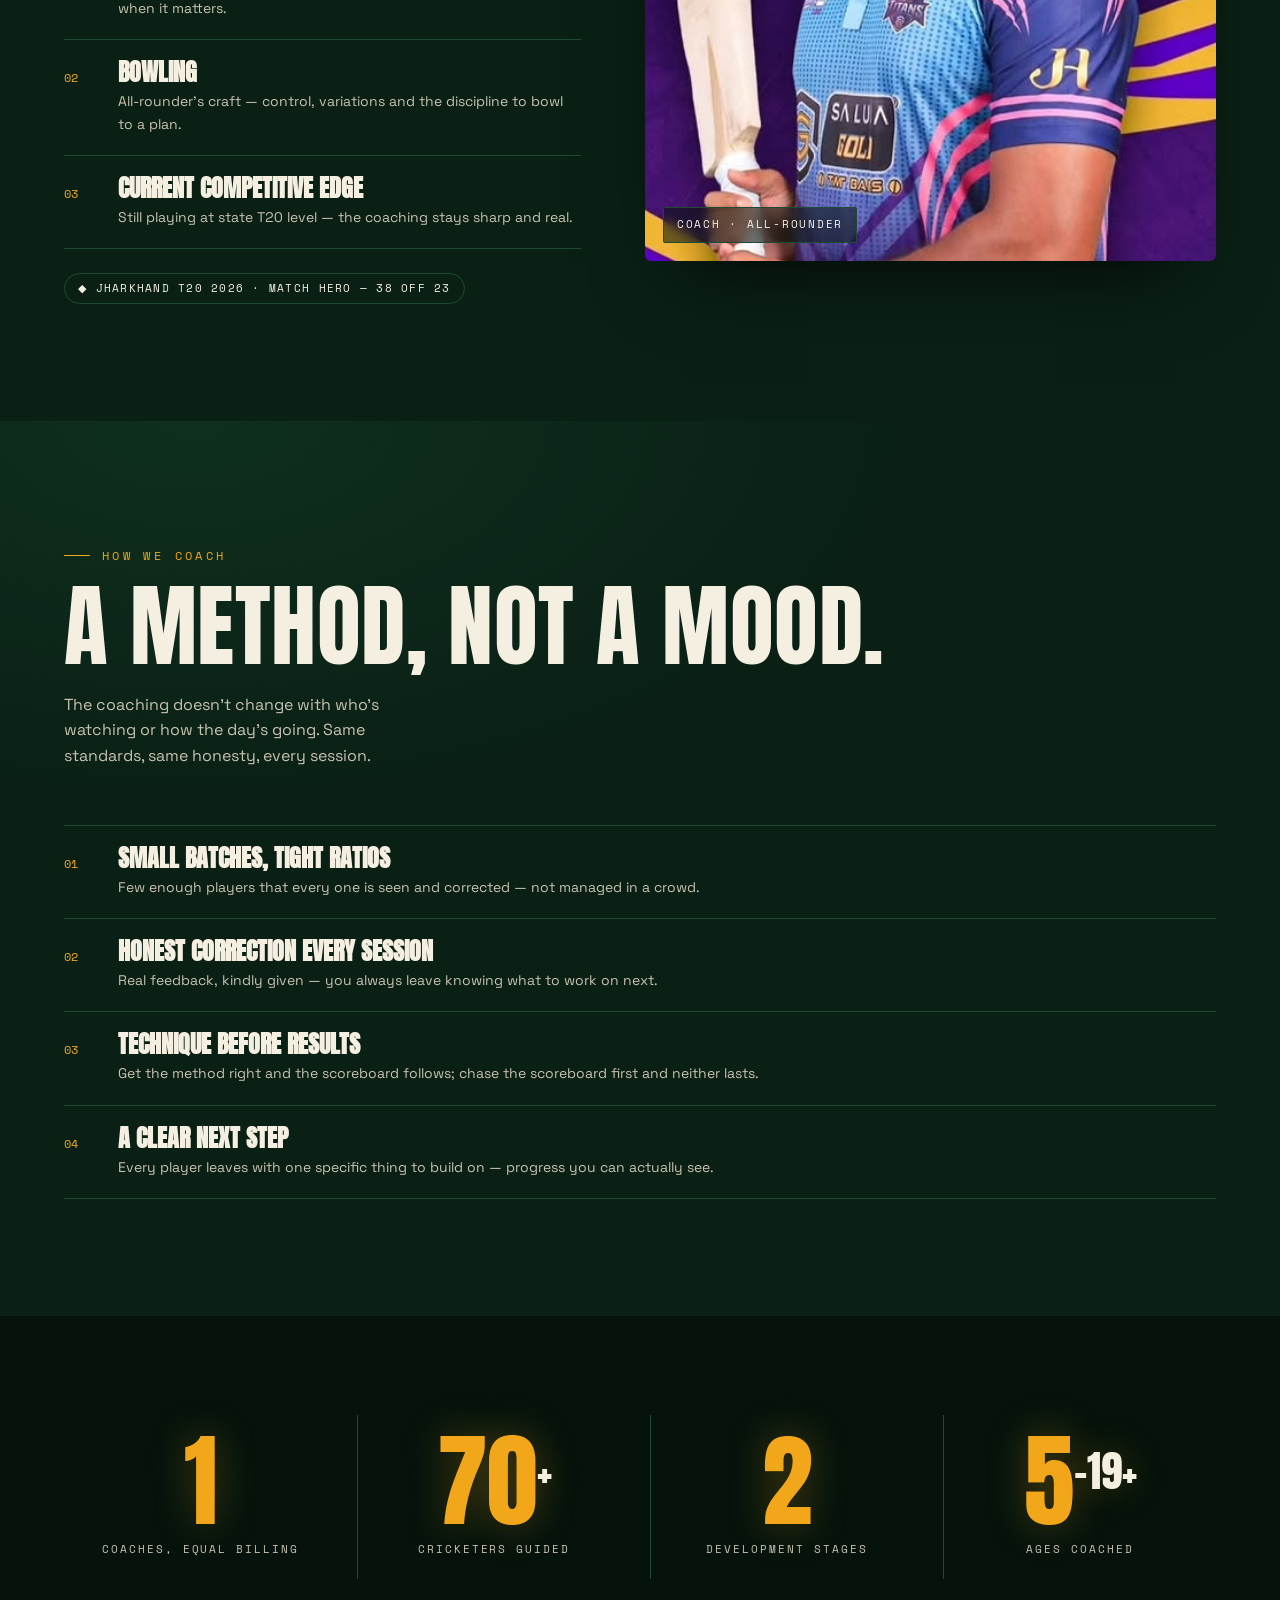
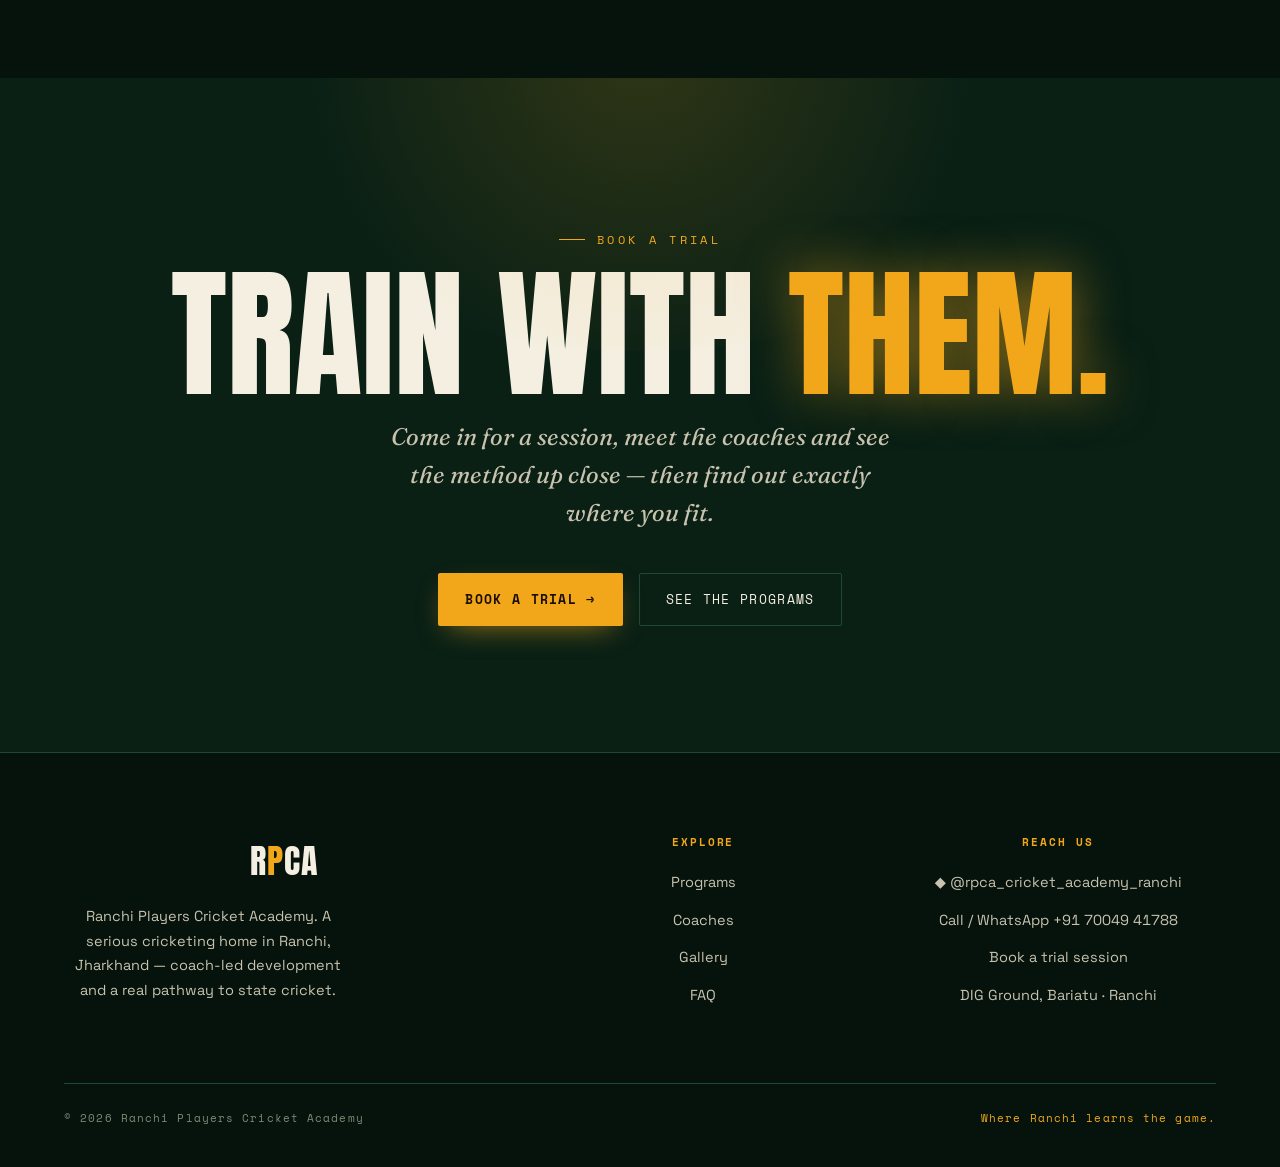
==== commit 4d0c1fff: "Sync schema name to exact GBP name, add postal code; add IndexNow key Co-Authored-By: Claude Fable 5" ====
--- a/coaches.html
+++ b/coaches.html
@@ -18,8 +18,8 @@
   "@context": "https://schema.org",
   "@type": "SportsActivityLocation",
   "@id": "https://www.ranchicricket.com/#academy",
-  "name": "RPCA — Ranchi Players Cricket Academy",
-  "alternateName": ["RPCA", "Ranchi Players Cricket Academy"],
+  "name": "Ranchi Players Cricket Academy (RPCA)",
+  "alternateName": ["RPCA", "Ranchi Players Cricket Academy", "RPCA — Ranchi Players Cricket Academy"],
   "telephone": "+91 70049 41788",
   "url": "https://www.ranchicricket.com/",
   "image": "https://www.ranchicricket.com/uploads/senior-squad-pano-lg.jpg",
@@ -28,6 +28,7 @@
     "streetAddress": "DIG Ground, Bariatu",
     "addressLocality": "Ranchi",
     "addressRegion": "Jharkhand",
+    "postalCode": "834001",
     "addressCountry": "IN"
   },
   "sameAs": ["https://www.instagram.com/rpca_cricket_academy_ranchi/"]
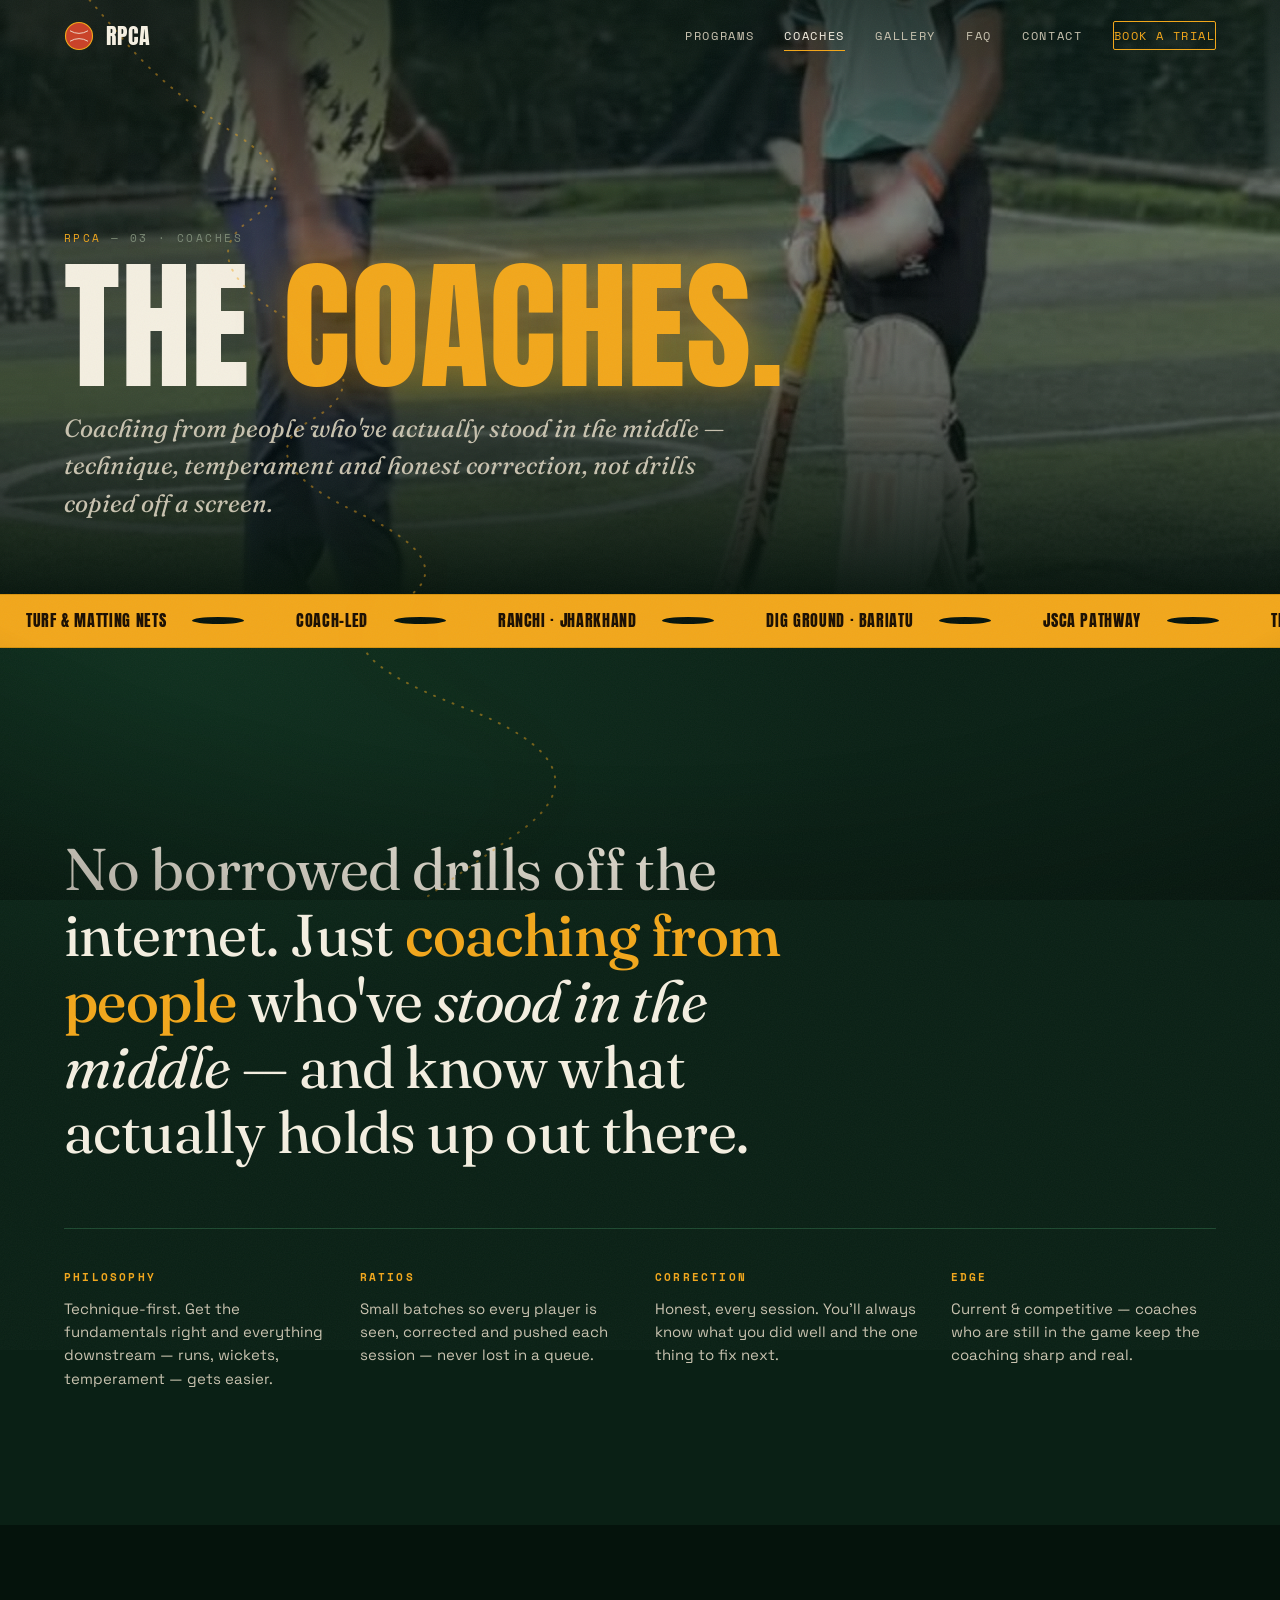
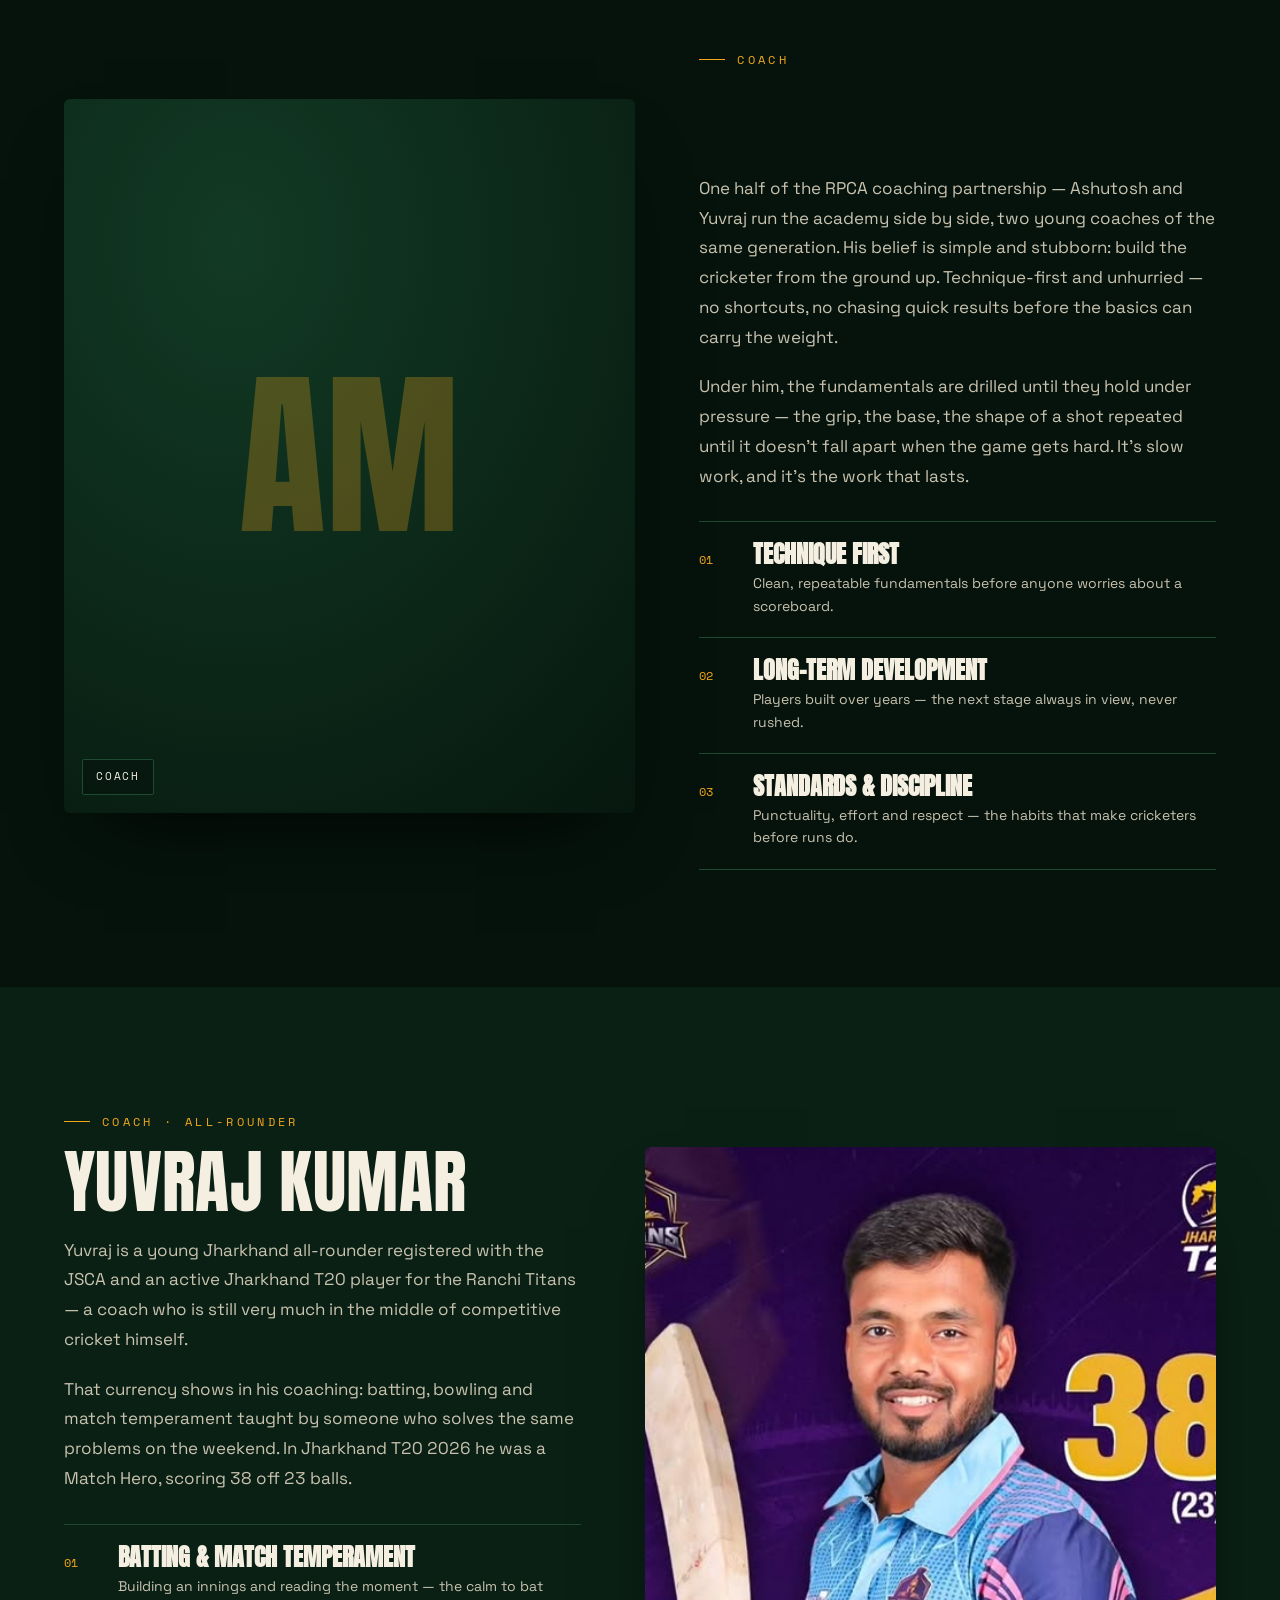
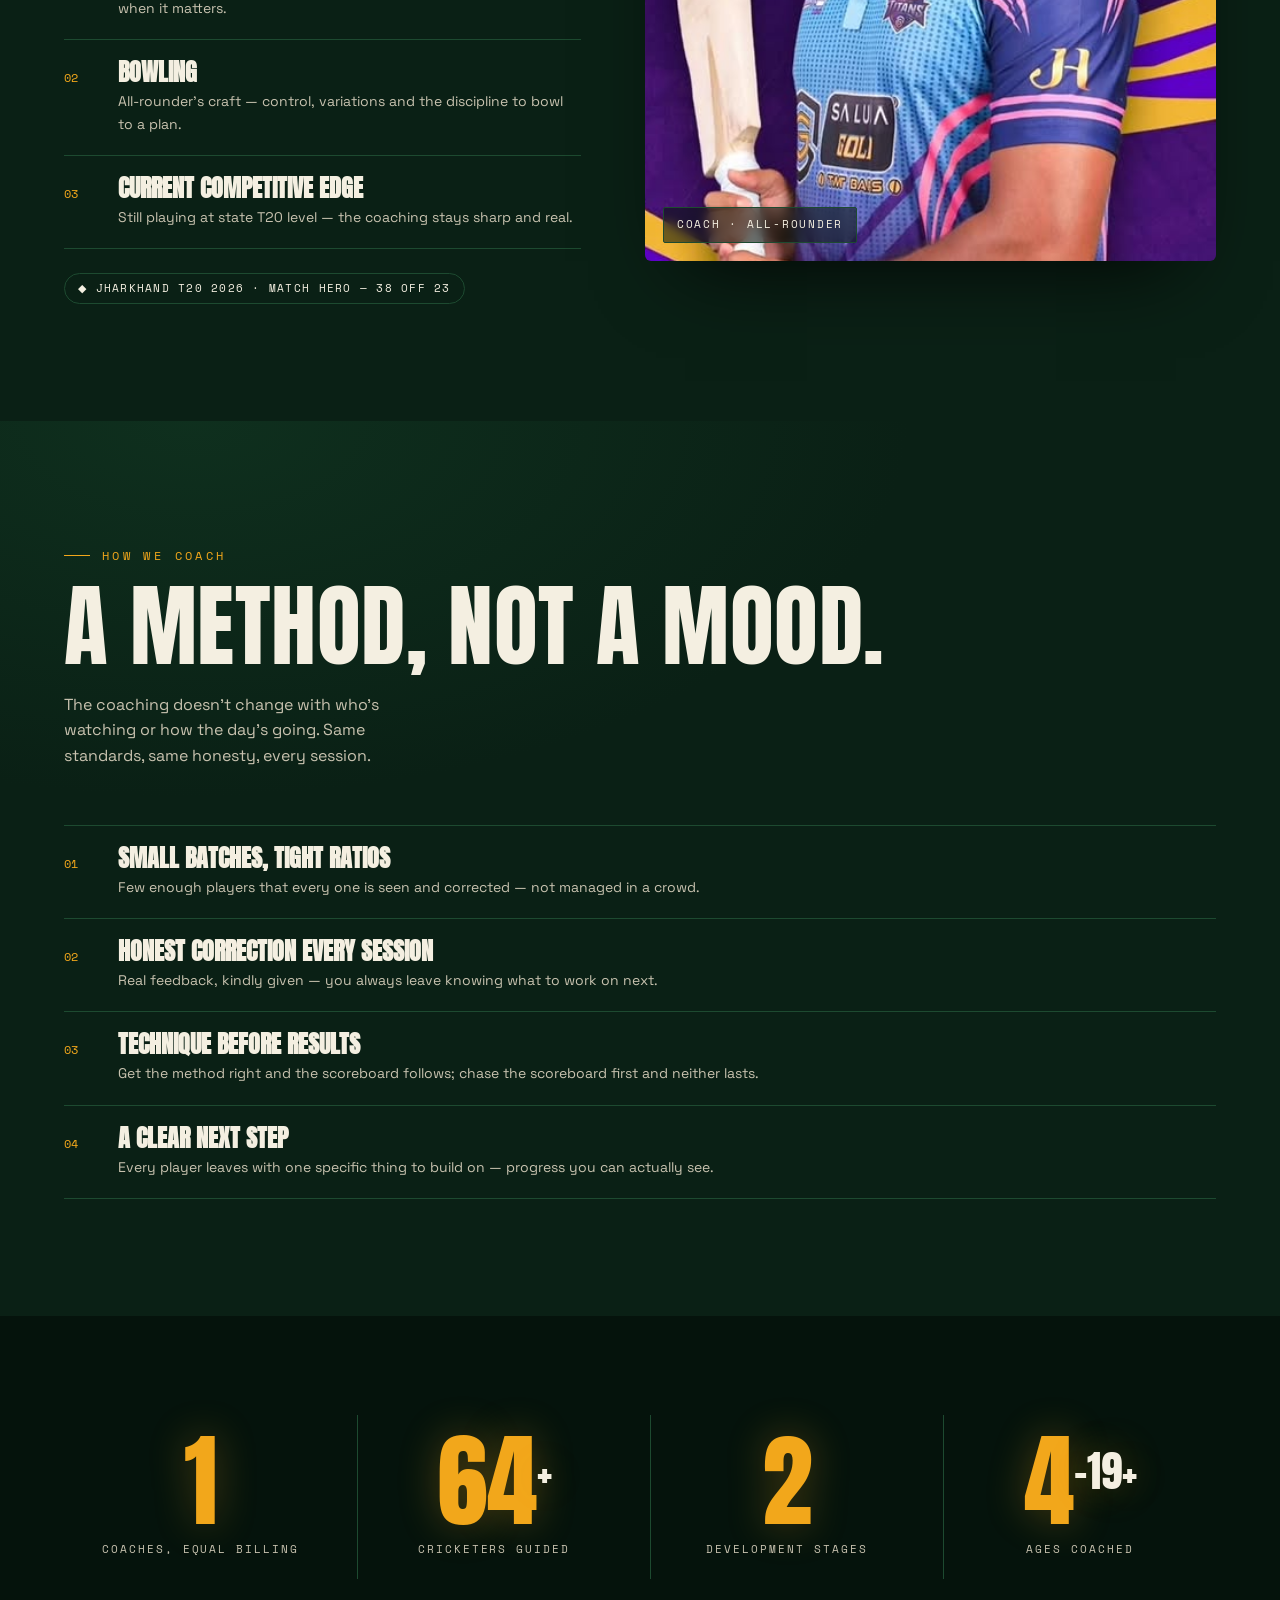
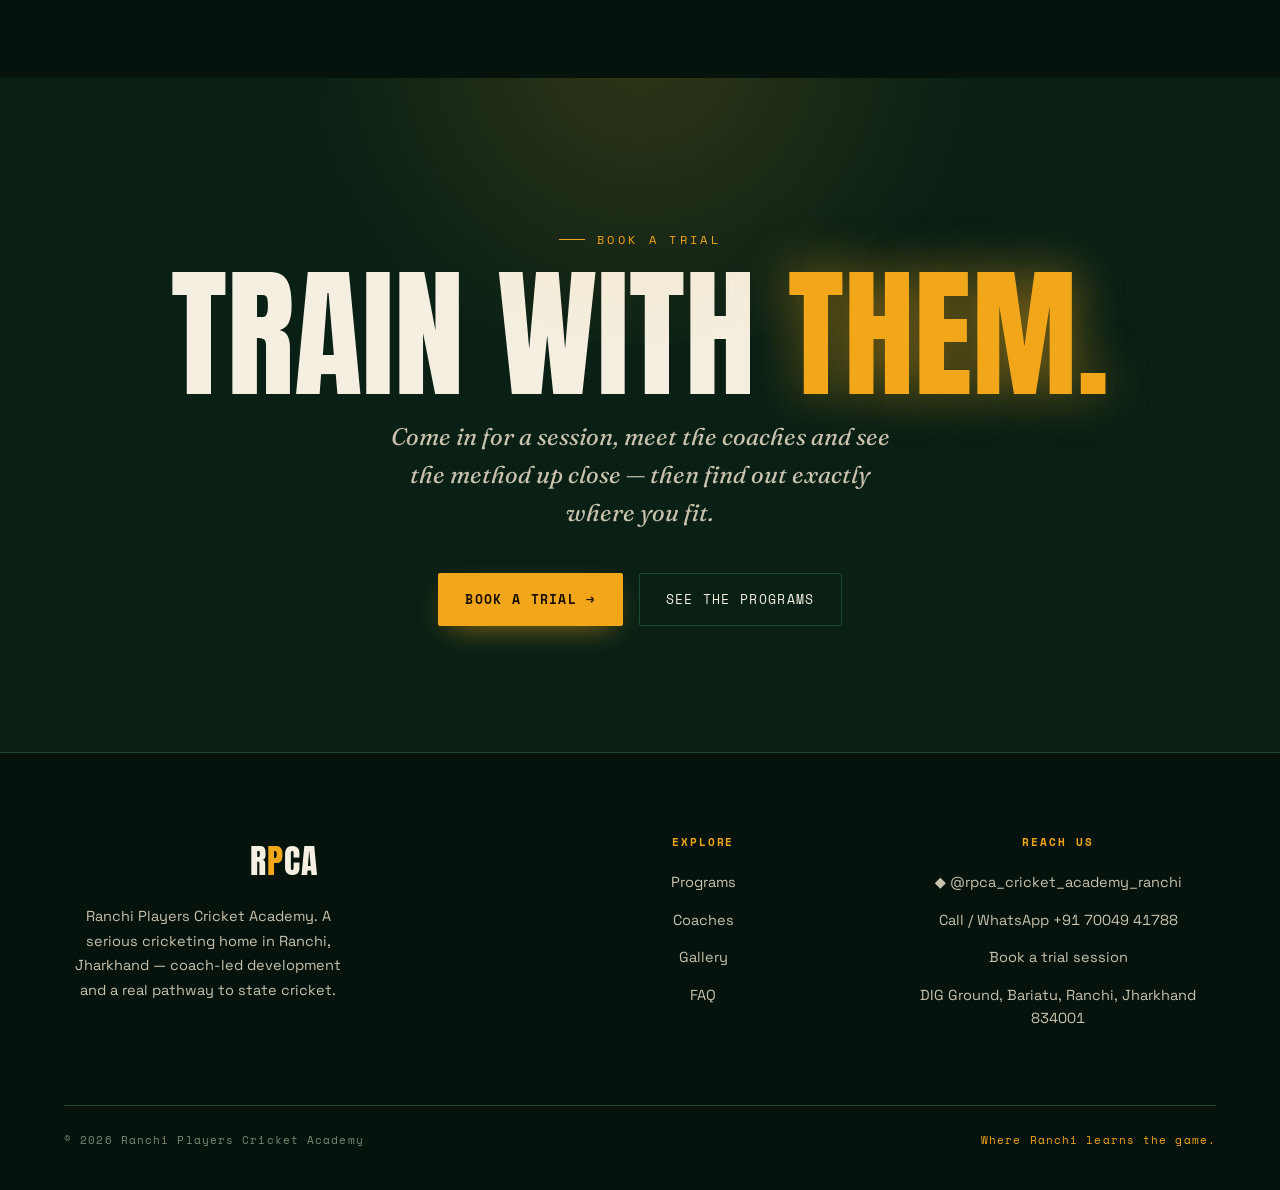
==== commit 5325627c: "SEO audit fixes: mobile hero overlap, hero image weight, title/meta lengths, LocalBusiness schema, l" ====
--- a/coaches.html
+++ b/coaches.html
@@ -3,8 +3,8 @@
 <head>
 <meta charset="utf-8">
 <meta name="viewport" content="width=device-width, initial-scale=1">
-<title>Cricket Coaches in Ranchi — Ashutosh Mishra & Yuvraj Kumar | RPCA</title>
-<meta name="description" content="The RPCA coaches — Ashutosh Mishra and Jharkhand all-rounder Yuvraj Kumar. Two young coaches, equal partners: technique-first cricket coaching in small batches from people who've actually stood in the middle in Ranchi, Jharkhand.">
+<title>Cricket Coaches in Ranchi — RPCA Academy</title>
+<meta name="description" content="Meet the RPCA coaches in Ranchi — Ashutosh Mishra and Jharkhand T20 all-rounder Yuvraj Kumar. Technique-first coaching in small batches at DIG Ground, Bariatu.">
 <link rel="canonical" href="https://www.ranchicricket.com/coaches.html">
 <meta property="og:type" content="website">
 <meta property="og:site_name" content="Ranchi Players Cricket Academy">
@@ -16,7 +16,7 @@
 <script type="application/ld+json">
 {
   "@context": "https://schema.org",
-  "@type": "SportsActivityLocation",
+  "@type": ["SportsActivityLocation", "LocalBusiness"],
   "@id": "https://www.ranchicricket.com/#academy",
   "name": "Ranchi Players Cricket Academy (RPCA)",
   "alternateName": ["RPCA", "Ranchi Players Cricket Academy", "RPCA — Ranchi Players Cricket Academy"],
@@ -31,6 +31,10 @@
     "postalCode": "834001",
     "addressCountry": "IN"
   },
+  "openingHoursSpecification": [
+    {"@type": "OpeningHoursSpecification", "dayOfWeek": ["Monday","Tuesday","Wednesday","Thursday","Friday","Saturday","Sunday"], "opens": "09:00", "closes": "11:00"},
+    {"@type": "OpeningHoursSpecification", "dayOfWeek": ["Monday","Tuesday","Wednesday","Thursday","Friday","Saturday"], "opens": "16:00", "closes": "18:00"}
+  ],
   "sameAs": ["https://www.instagram.com/rpca_cricket_academy_ranchi/"]
 }
 </script>
@@ -211,7 +215,7 @@
             <li><a href="https://www.instagram.com/rpca_cricket_academy_ranchi/" target="_blank" rel="noopener">◆ @rpca_cricket_academy_ranchi</a></li>
             <li><a href="tel:+917004941788">Call / WhatsApp +91 70049 41788</a></li>
             <li><a href="contact.html">Book a trial session</a></li>
-            <li><a href="contact.html">DIG Ground, Bariatu · Ranchi</a></li>
+            <li><a href="contact.html">DIG Ground, Bariatu, Ranchi, Jharkhand 834001</a></li>
           </ul>
         </div>
       </div>
--- a/assets/site.css
+++ b/assets/site.css
@@ -444,13 +444,17 @@
    three frames re-form as a filmstrip in the space above it — the hero stays
    photographic instead of going empty */
 @media (max-width:1100px){
-  .hero-mosaic{top:clamp(84px,12vh,150px);left:var(--gutter);right:var(--gutter);
+  /* in flow, not absolute: the hero is a bottom-aligned column, so an absolute
+     strip overlapped the eyebrow as soon as it wrapped to a third line (≤360px) */
+  .hero-mosaic{position:relative;top:auto;left:auto;right:auto;
+    margin:0 var(--gutter) clamp(20px,3.5vh,34px);
     width:auto;height:clamp(128px,19vh,190px);display:flex;gap:10px}
   .hm-frame{position:relative;flex:1;width:auto;height:100%;
     aspect-ratio:auto;top:auto;right:auto;bottom:auto;transform:none}
 }
 @media (max-width:420px){
   .hero-mosaic{height:clamp(108px,16vh,150px);gap:8px}
+  .hero-eyebrow{font-size:11px;letter-spacing:.16em;margin-bottom:18px}
 }
 
 /* ═══ full-bleed panorama band ═══
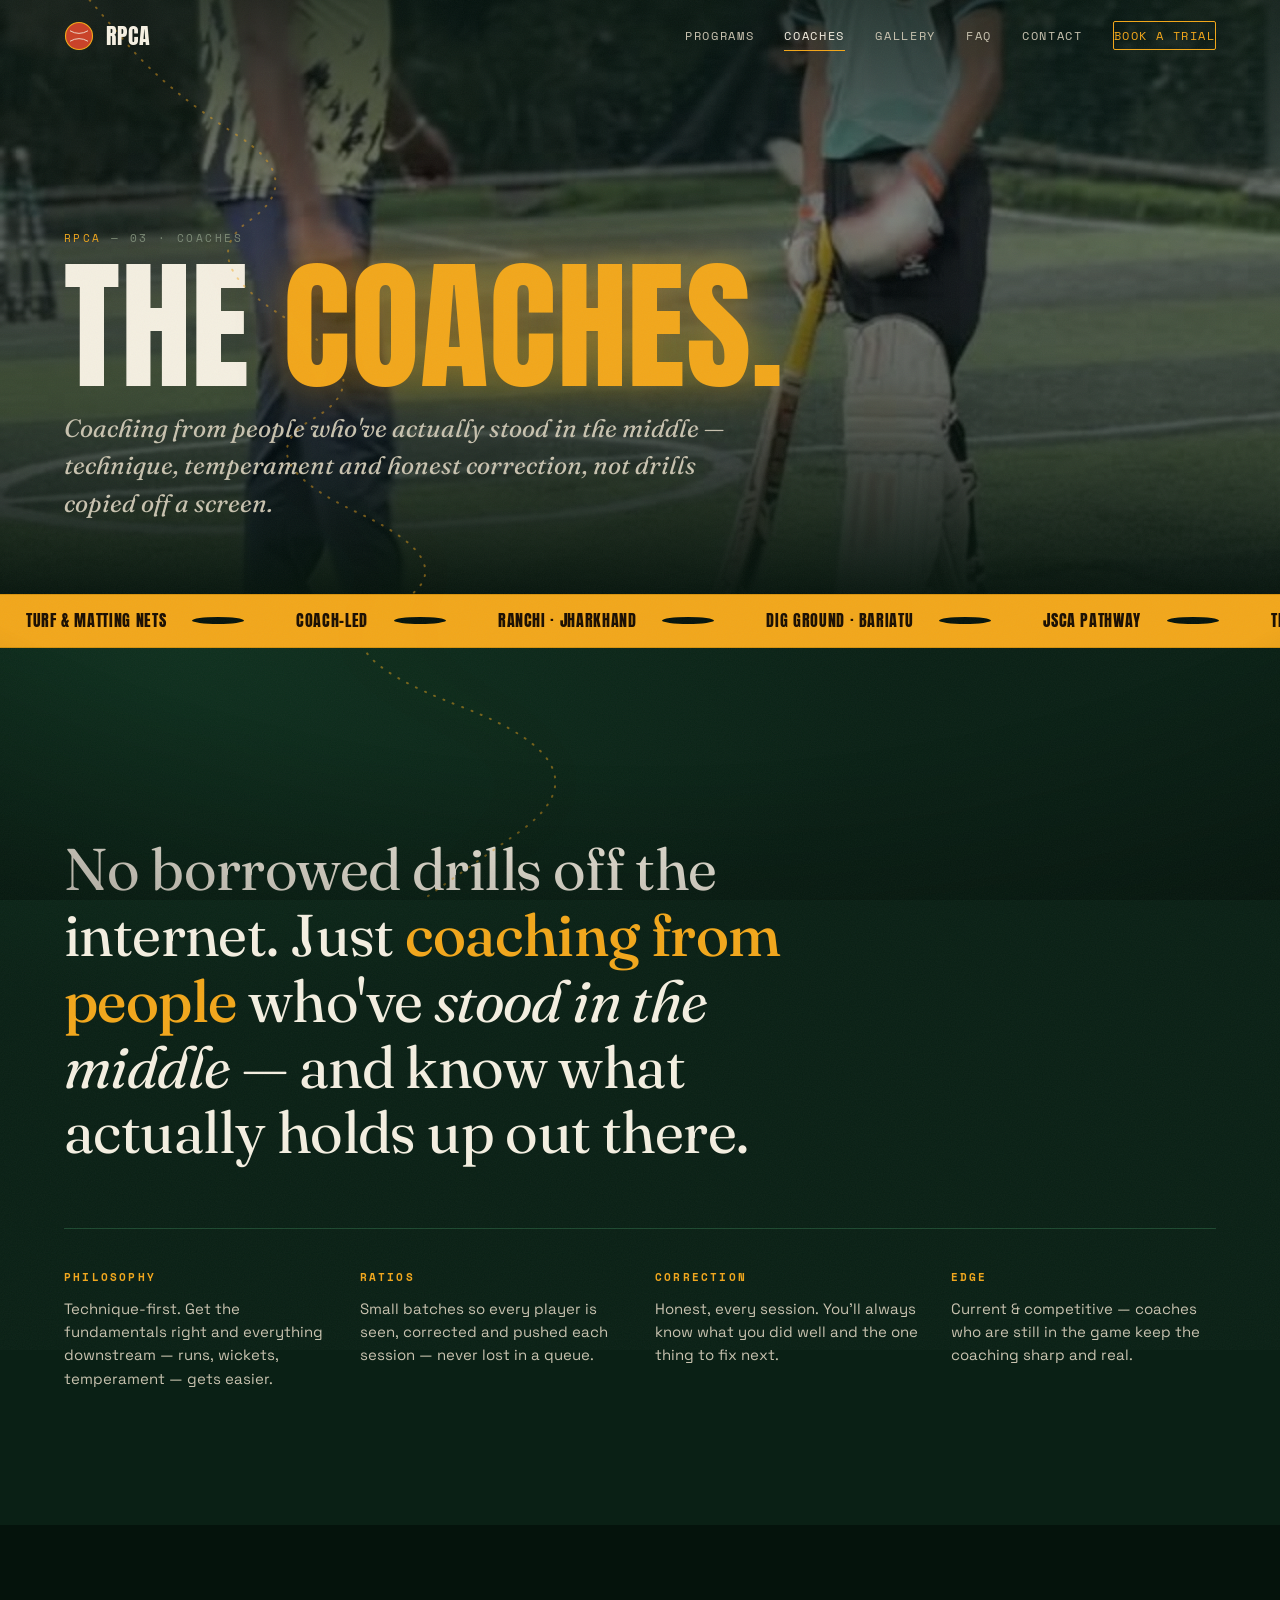
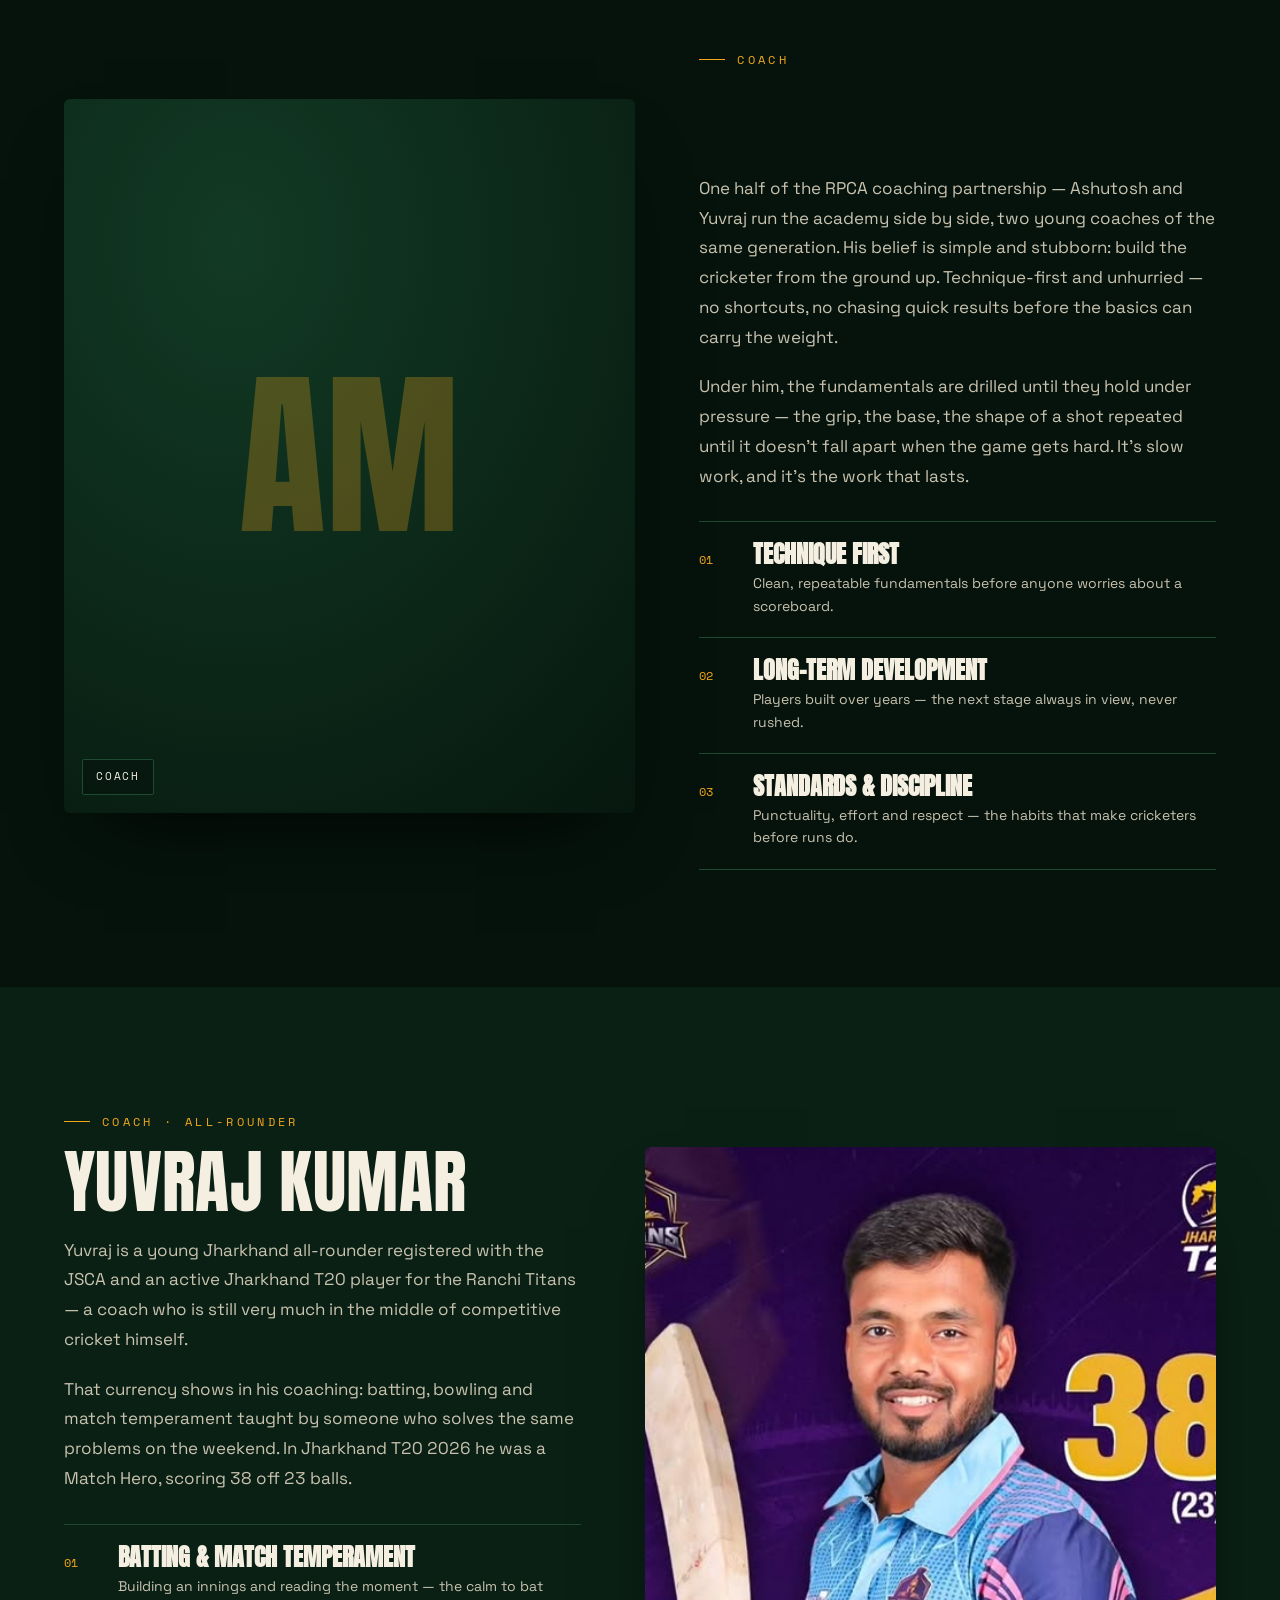
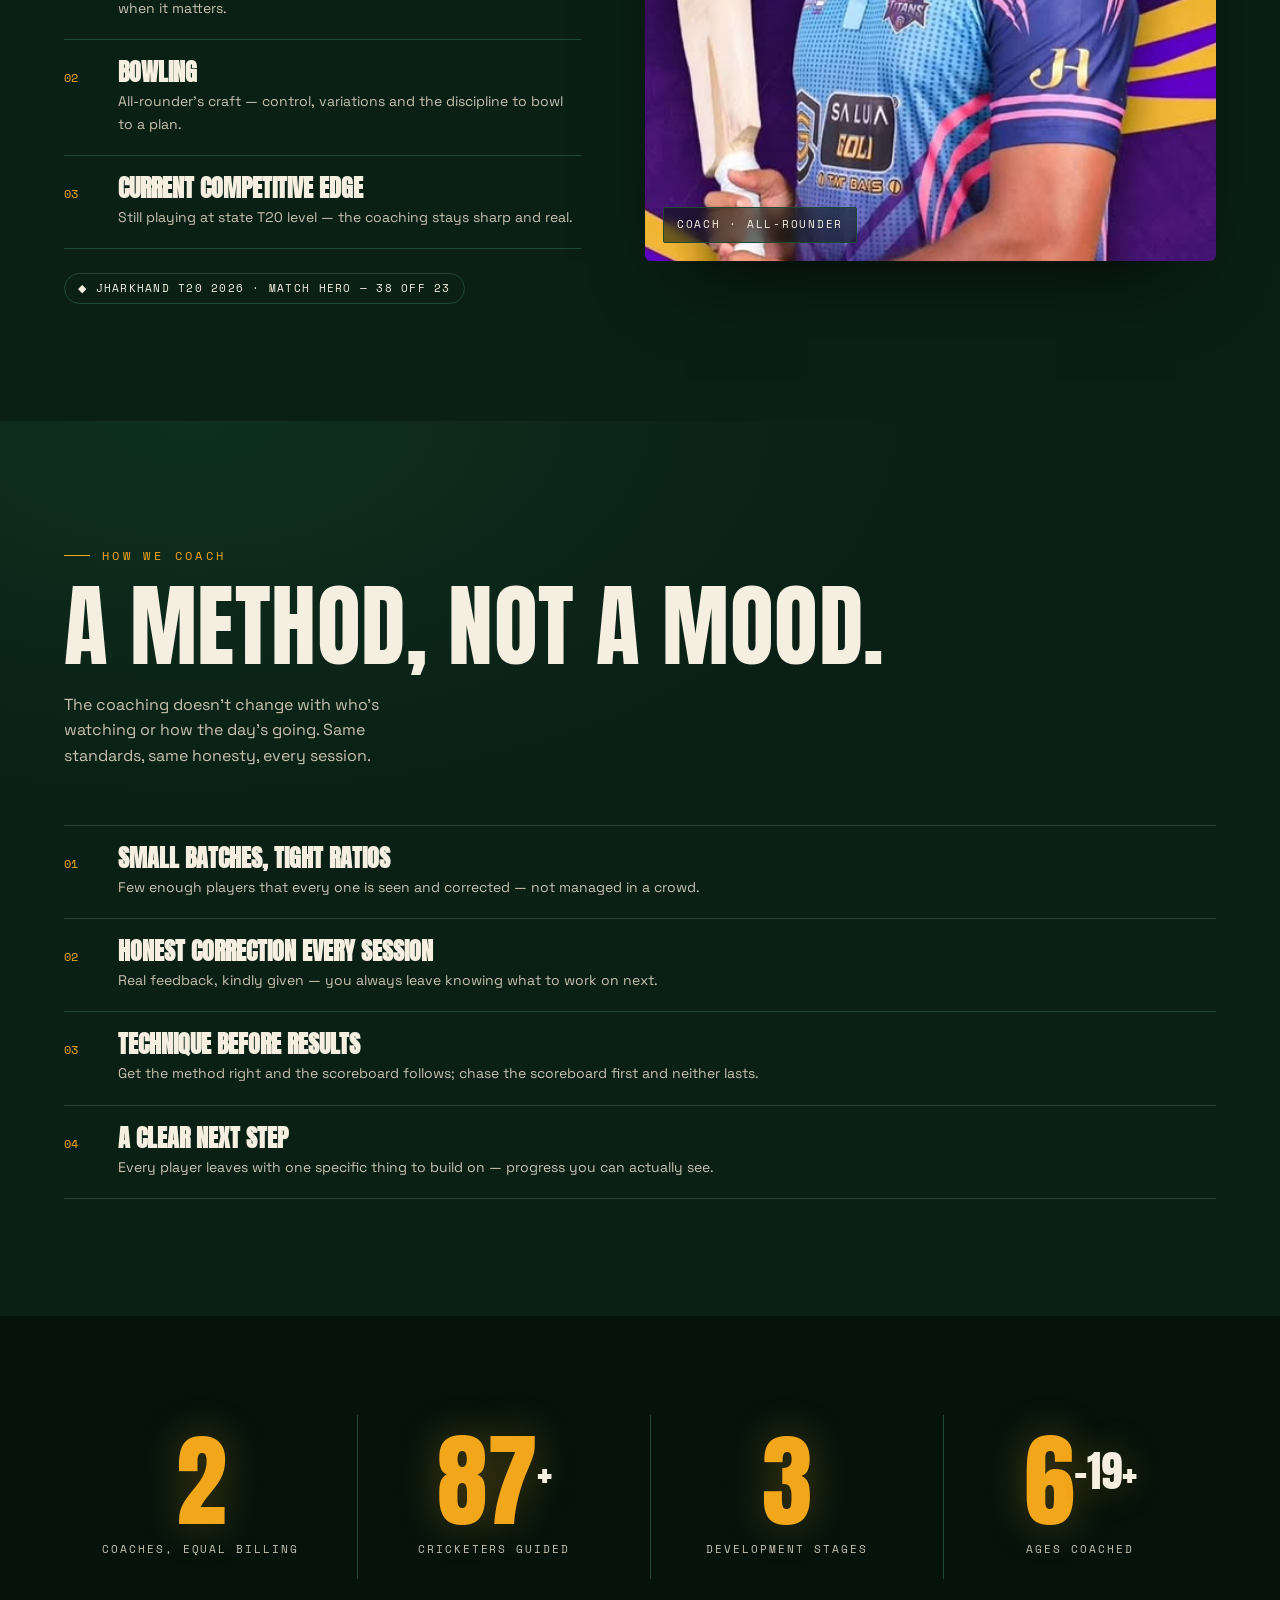
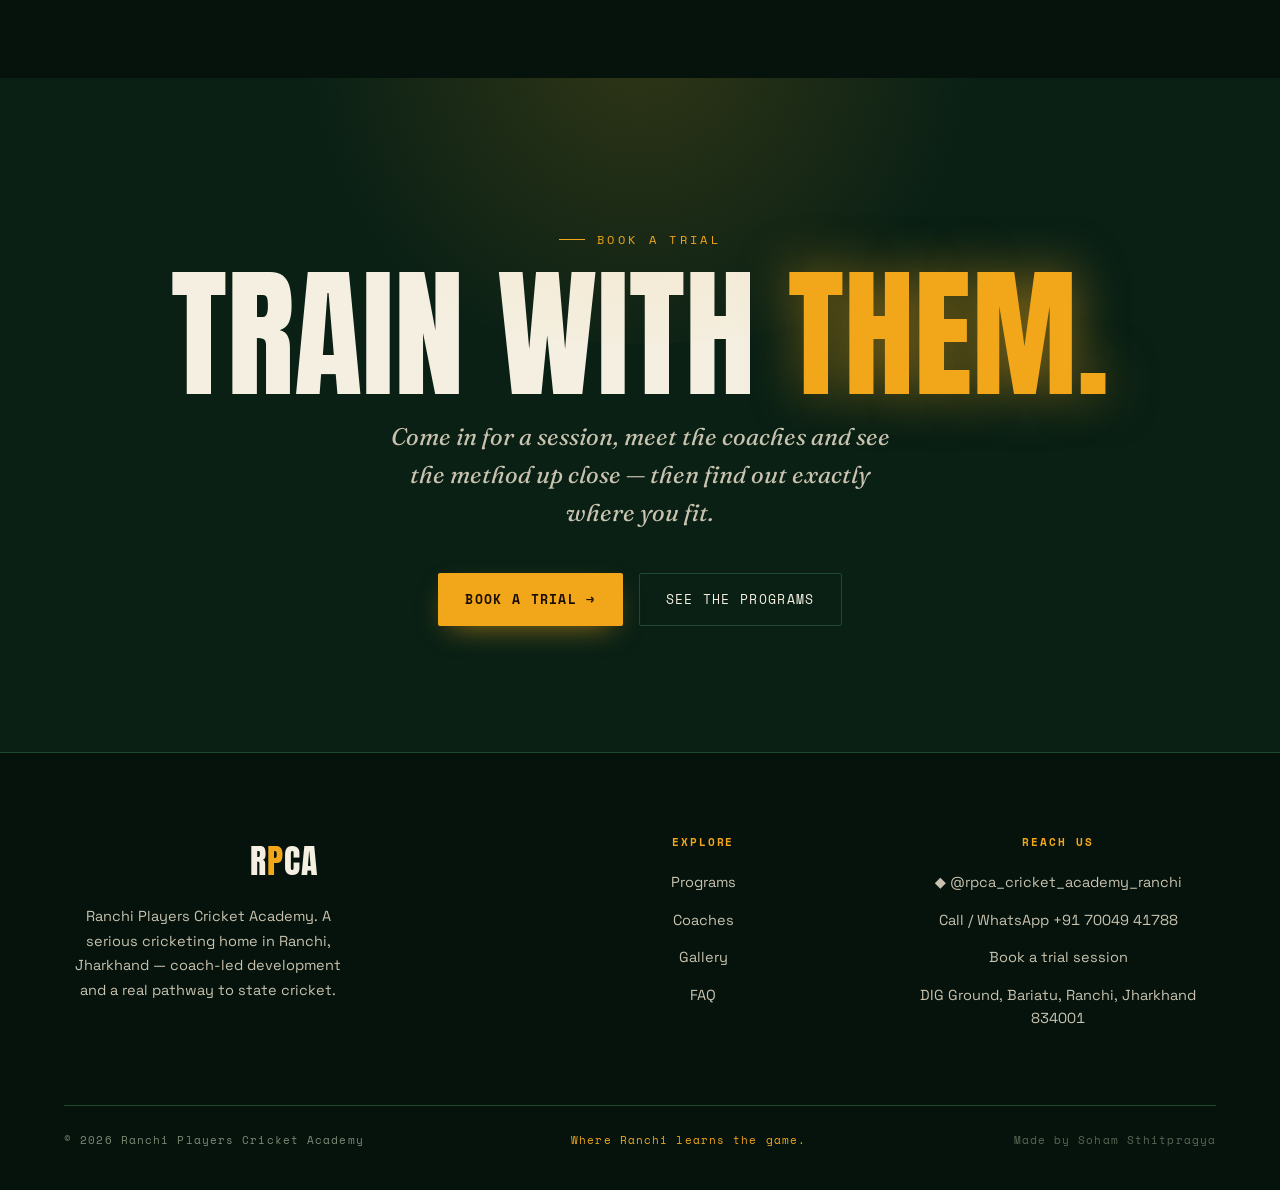
==== commit 65674bc6: "Credit the site build in every page footer Co-Authored-By: Claude Fable 5 <noreply@anthropic.com>" ====
--- a/coaches.html
+++ b/coaches.html
@@ -222,6 +222,7 @@
       <div class="foot-bottom">
         <span>© <span id="yr"></span> Ranchi Players Cricket Academy</span>
         <span class="ig">Where Ranchi learns the game.</span>
+        <span class="made">Made by Soham Sthitpragya</span>
       </div>
     </div>
   </footer>
--- a/assets/site.css
+++ b/assets/site.css
@@ -387,6 +387,7 @@
   display:flex;flex-wrap:wrap;gap:16px;justify-content:space-between;align-items:center;
   font-family:var(--mono);font-size:11px;letter-spacing:.1em;color:var(--dim)}
 .foot-bottom .ig{color:var(--amber)}
+.foot-bottom .made{opacity:.7}
 
 /* ═══ responsive ═══ */
 @media (max-width:960px){
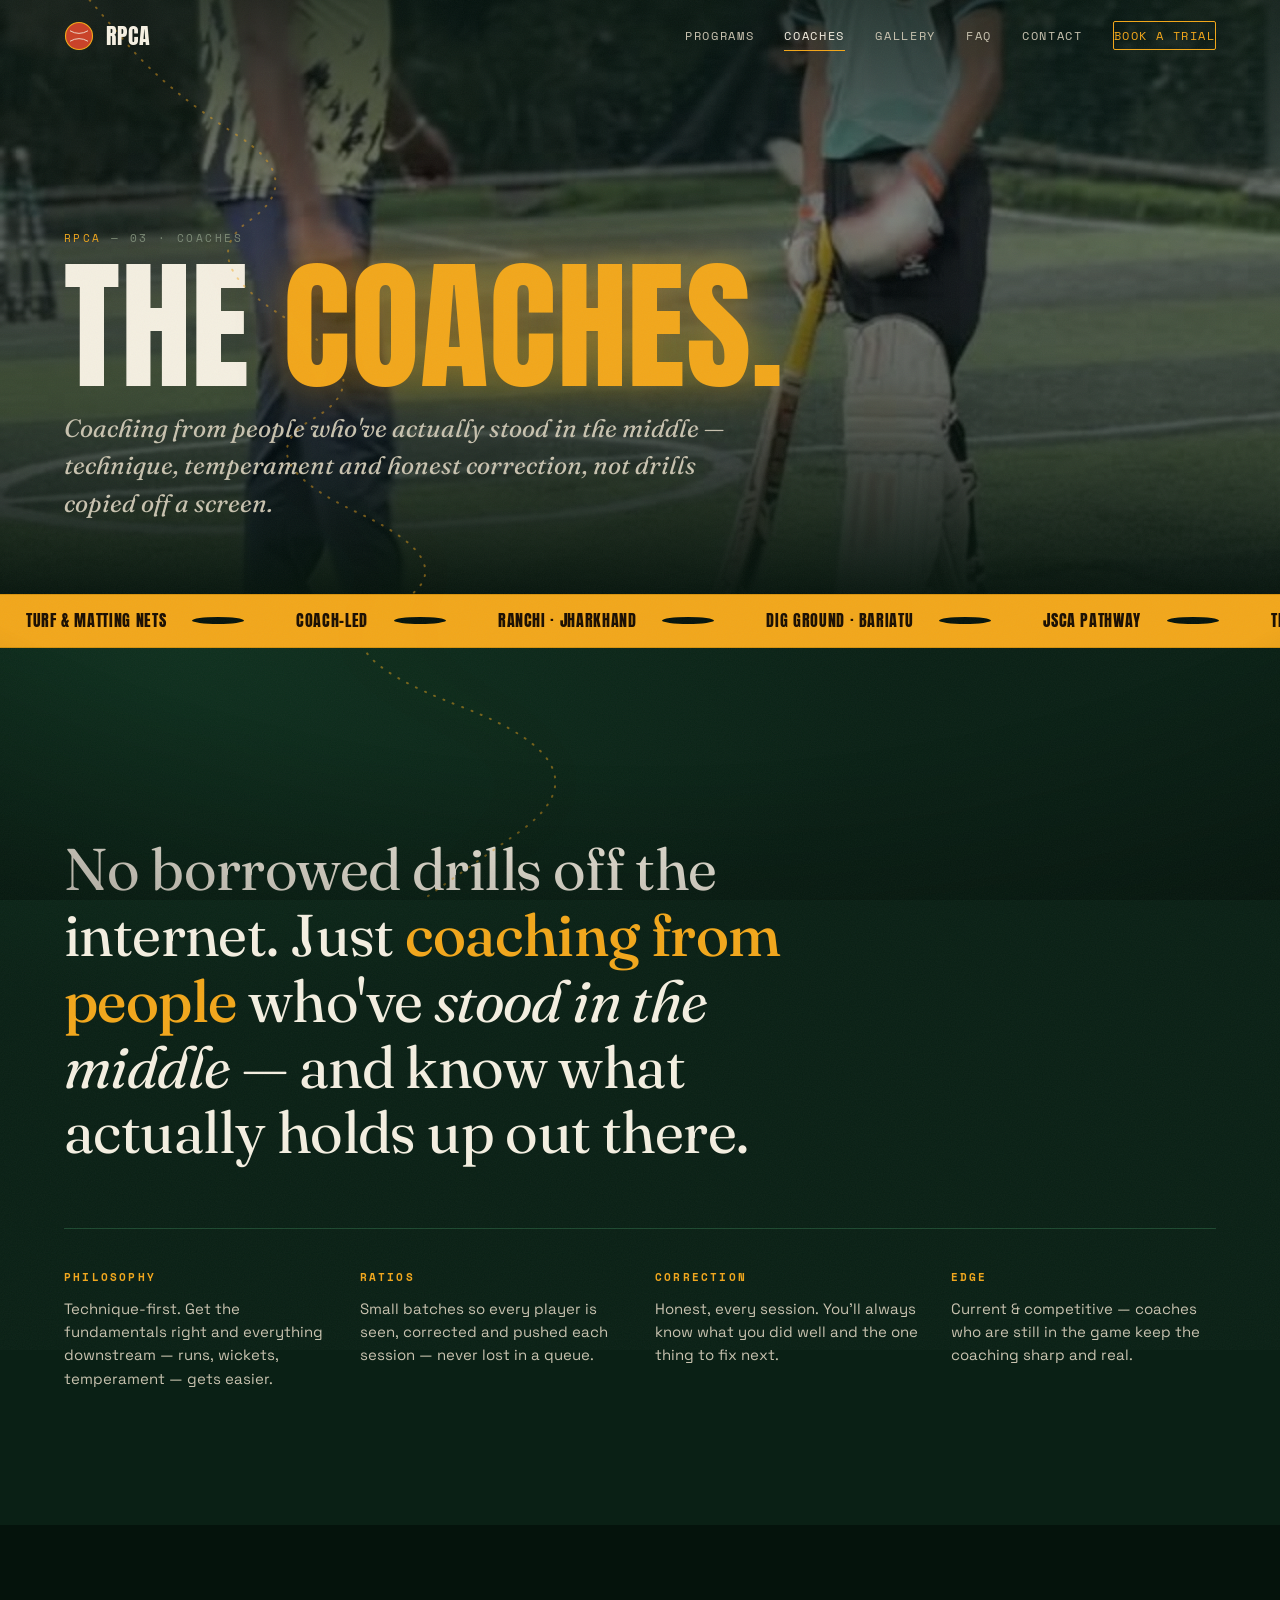
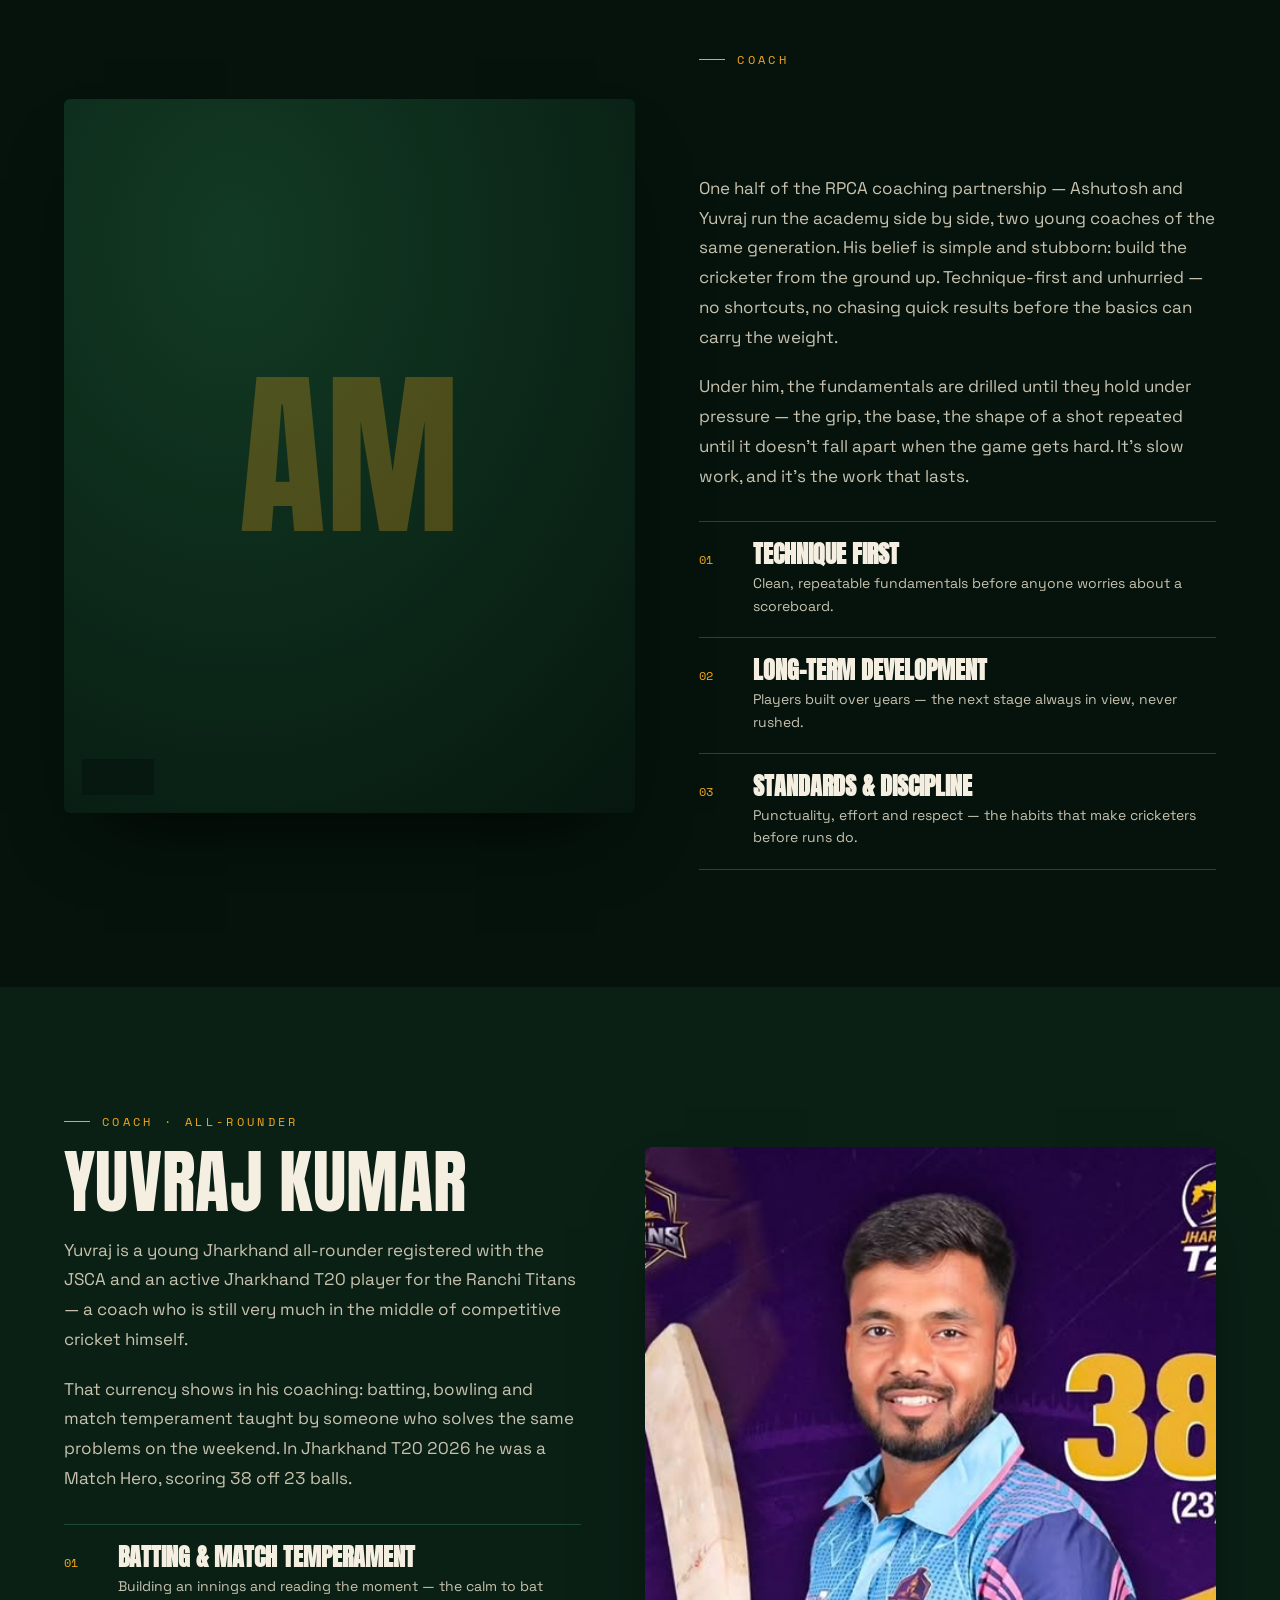
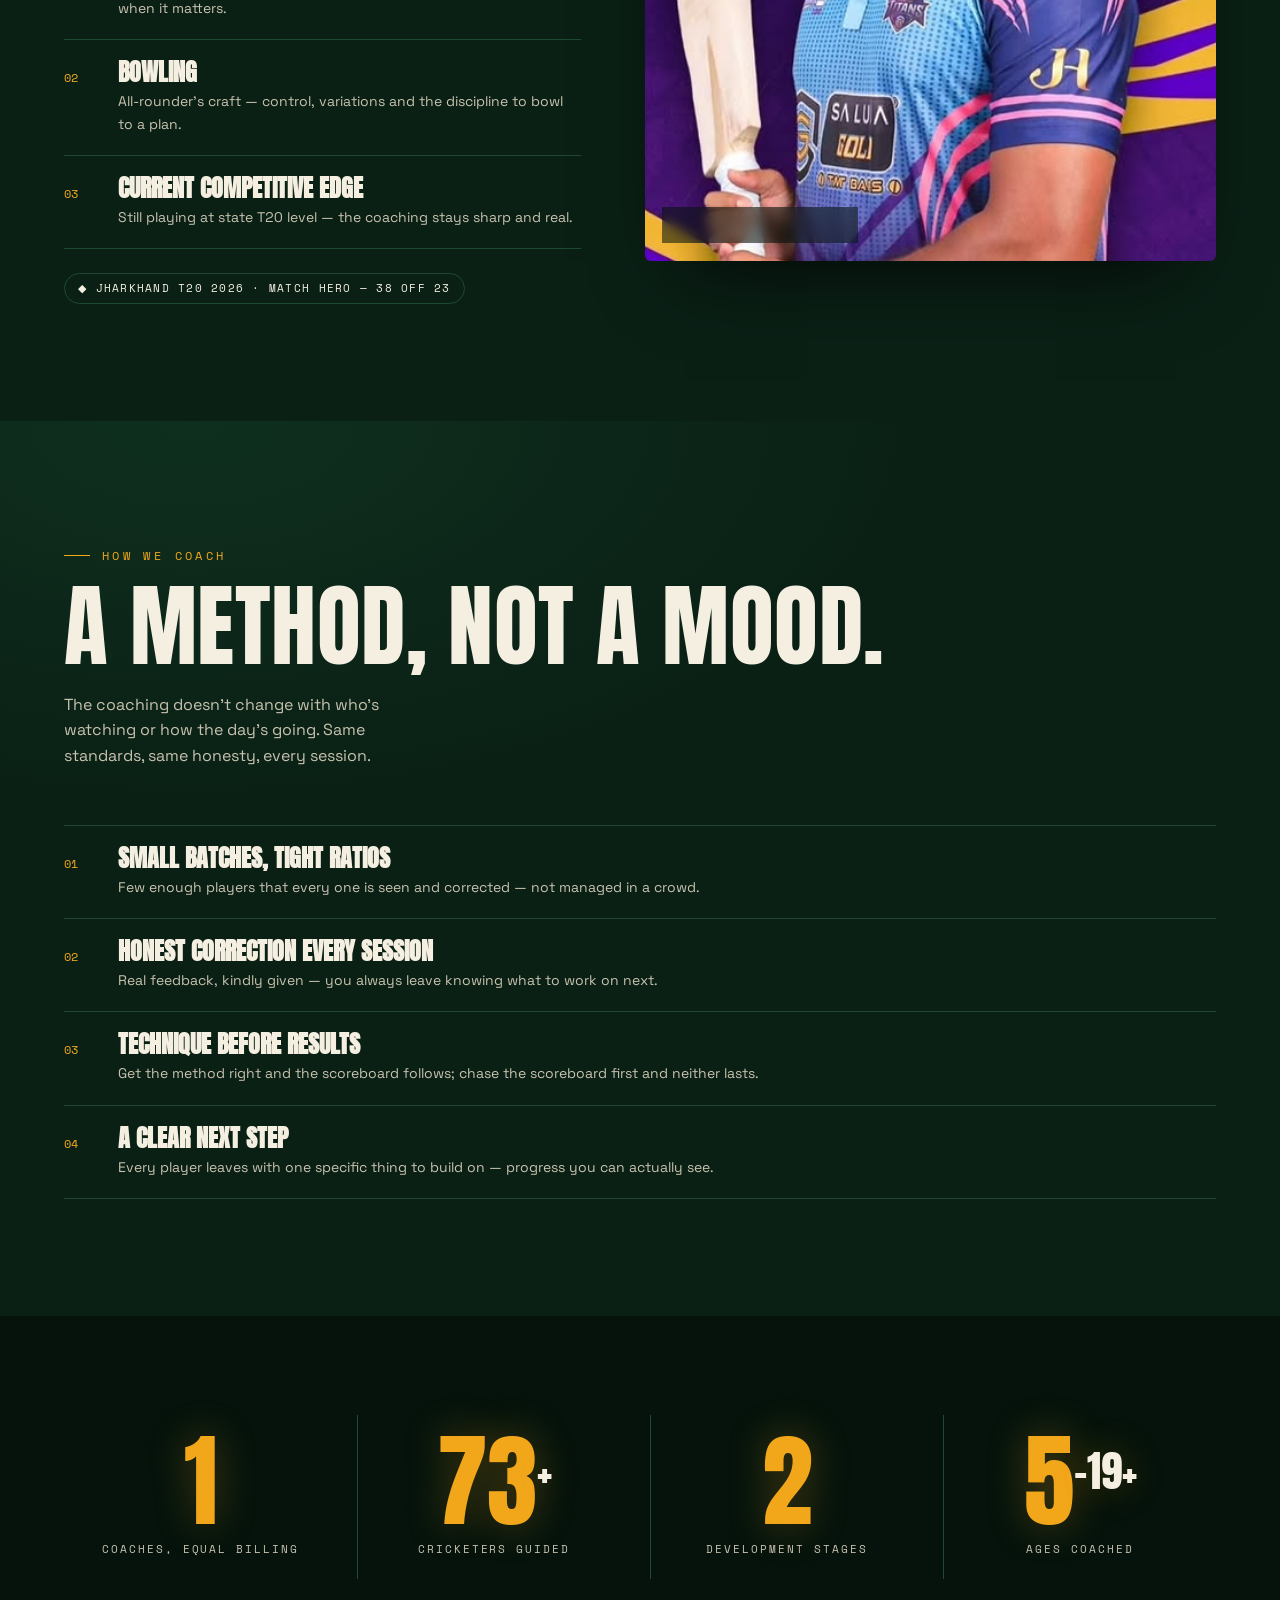
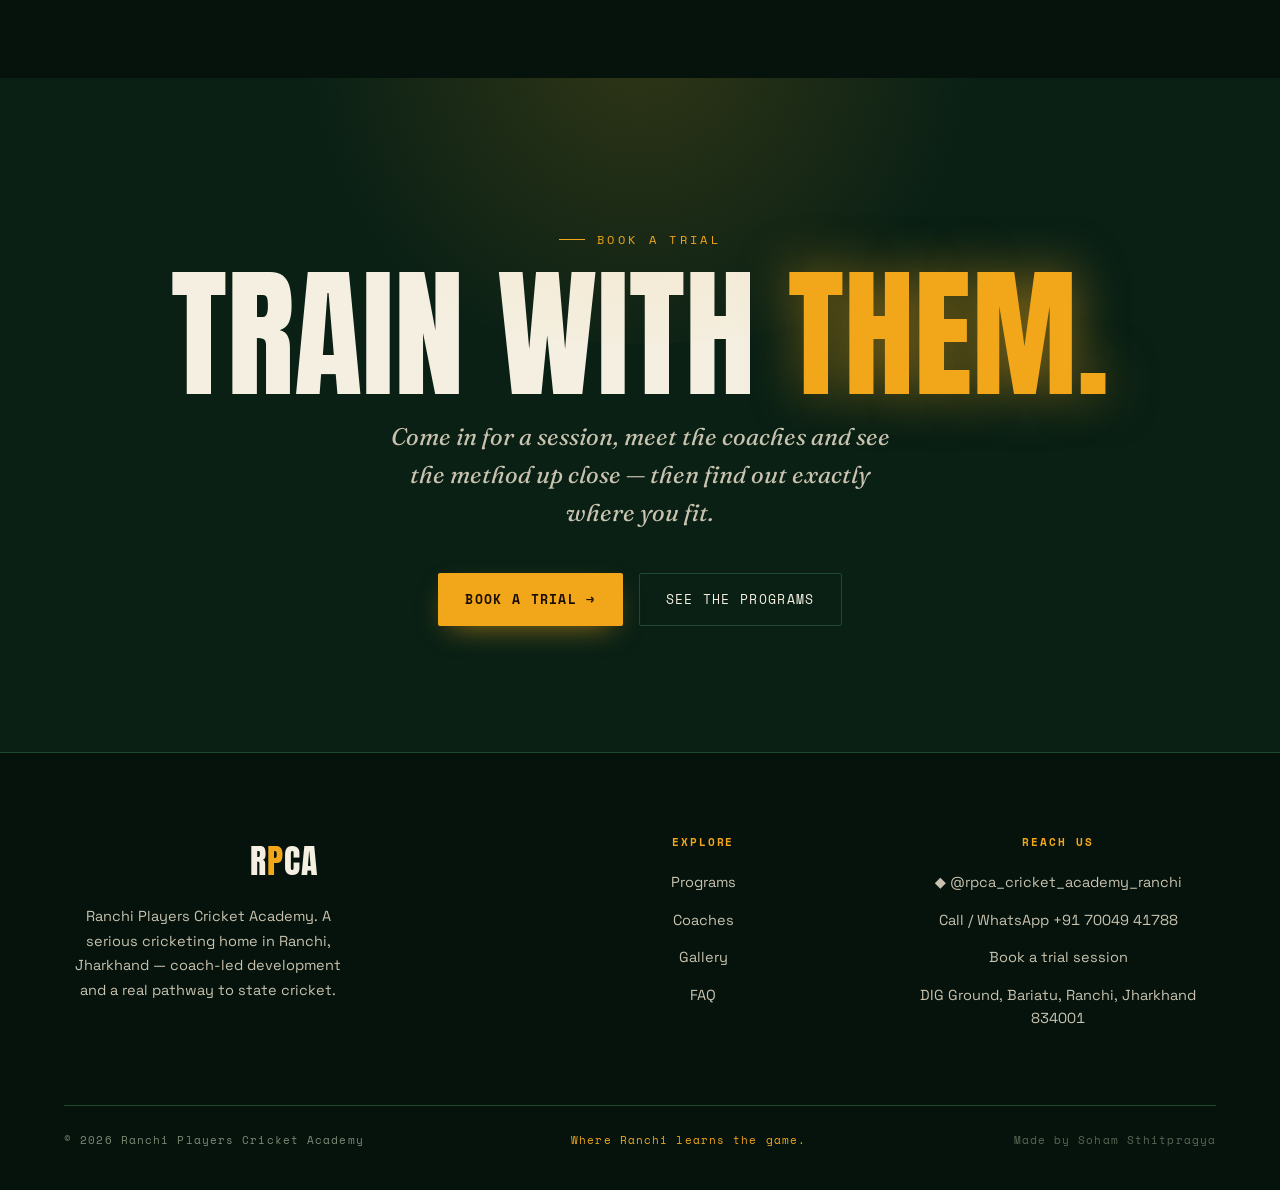
==== commit 0474d5e8: "Add BreadcrumbList schema to sub-pages and Person schema for both coaches Person entries carry only " ====
--- a/coaches.html
+++ b/coaches.html
@@ -38,6 +38,66 @@
   "sameAs": ["https://www.instagram.com/rpca_cricket_academy_ranchi/"]
 }
 </script>
+<script type="application/ld+json">
+{
+  "@context": "https://schema.org",
+  "@type": "BreadcrumbList",
+  "itemListElement": [
+    {
+      "@type": "ListItem",
+      "position": 1,
+      "name": "RPCA — Ranchi Players Cricket Academy",
+      "item": "https://www.ranchicricket.com/"
+    },
+    {
+      "@type": "ListItem",
+      "position": 2,
+      "name": "Coaches",
+      "item": "https://www.ranchicricket.com/coaches.html"
+    }
+  ]
+}
+</script>
+<script type="application/ld+json">
+{
+  "@context": "https://schema.org",
+  "@graph": [
+    {
+      "@type": "Person",
+      "@id": "https://www.ranchicricket.com/coaches.html#ashutosh",
+      "name": "Ashutosh Mishra",
+      "jobTitle": "Cricket Coach",
+      "worksFor": {
+        "@id": "https://www.ranchicricket.com/#academy"
+      },
+      "knowsAbout": [
+        "Cricket coaching",
+        "Batting technique",
+        "Youth cricket development"
+      ]
+    },
+    {
+      "@type": "Person",
+      "@id": "https://www.ranchicricket.com/coaches.html#yuvraj",
+      "name": "Yuvraj Kumar",
+      "jobTitle": "Cricket Coach",
+      "worksFor": {
+        "@id": "https://www.ranchicricket.com/#academy"
+      },
+      "description": "All-rounder registered with the Jharkhand State Cricket Association (JSCA); has played Jharkhand T20 cricket for the Ranchi Titans.",
+      "knowsAbout": [
+        "Cricket coaching",
+        "All-round cricket",
+        "Jharkhand cricket"
+      ],
+      "affiliation": {
+        "@type": "SportsOrganization",
+        "name": "Jharkhand State Cricket Association"
+      }
+    }
+  ]
+}
+</script>
 <link rel="icon" href="data:image/svg+xml,%3Csvg xmlns='http://www.w3.org/2000/svg' viewBox='0 0 100 100'%3E%3Ctext y='.9em' font-size='90'%3E%F0%9F%8F%8F%3C/text%3E%3C/svg%3E">
 <link rel="preconnect" href="https://fonts.googleapis.com">
 <link rel="preconnect" href="https://fonts.gstatic.com" crossorigin>
